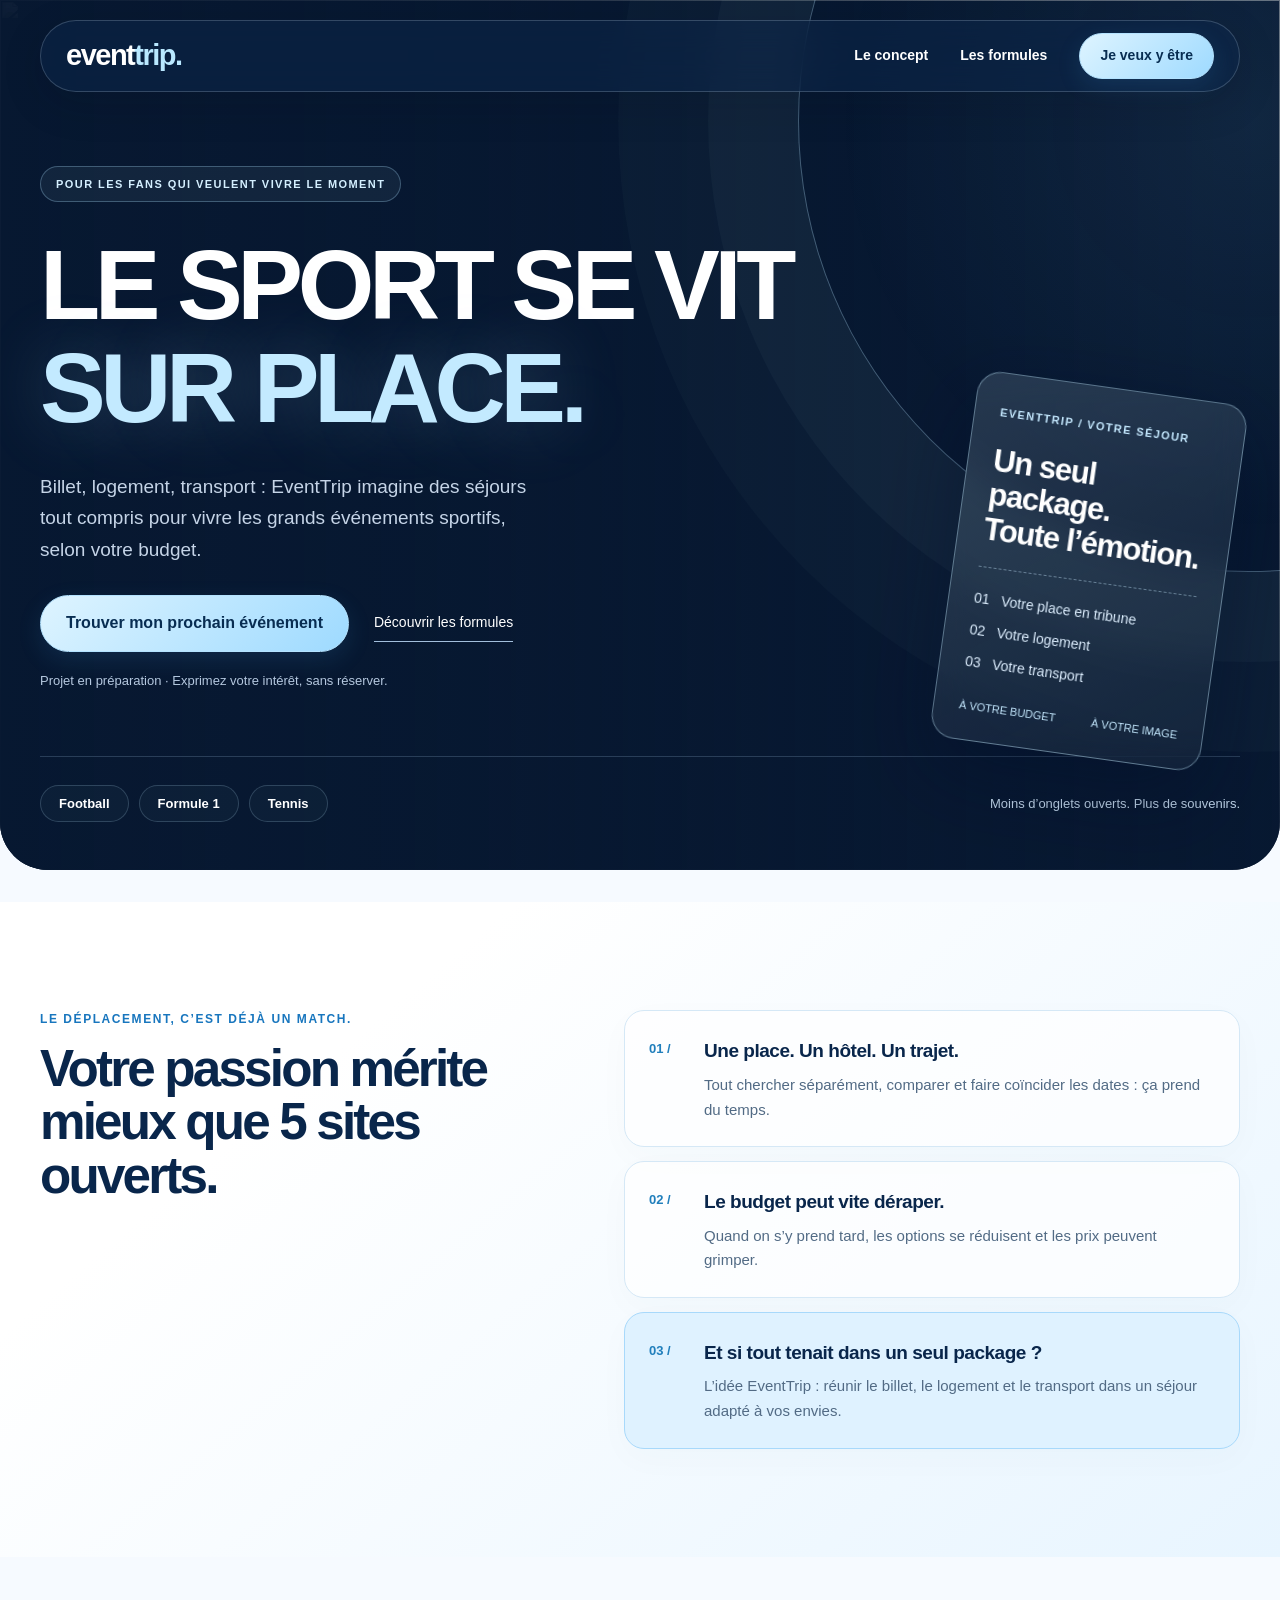
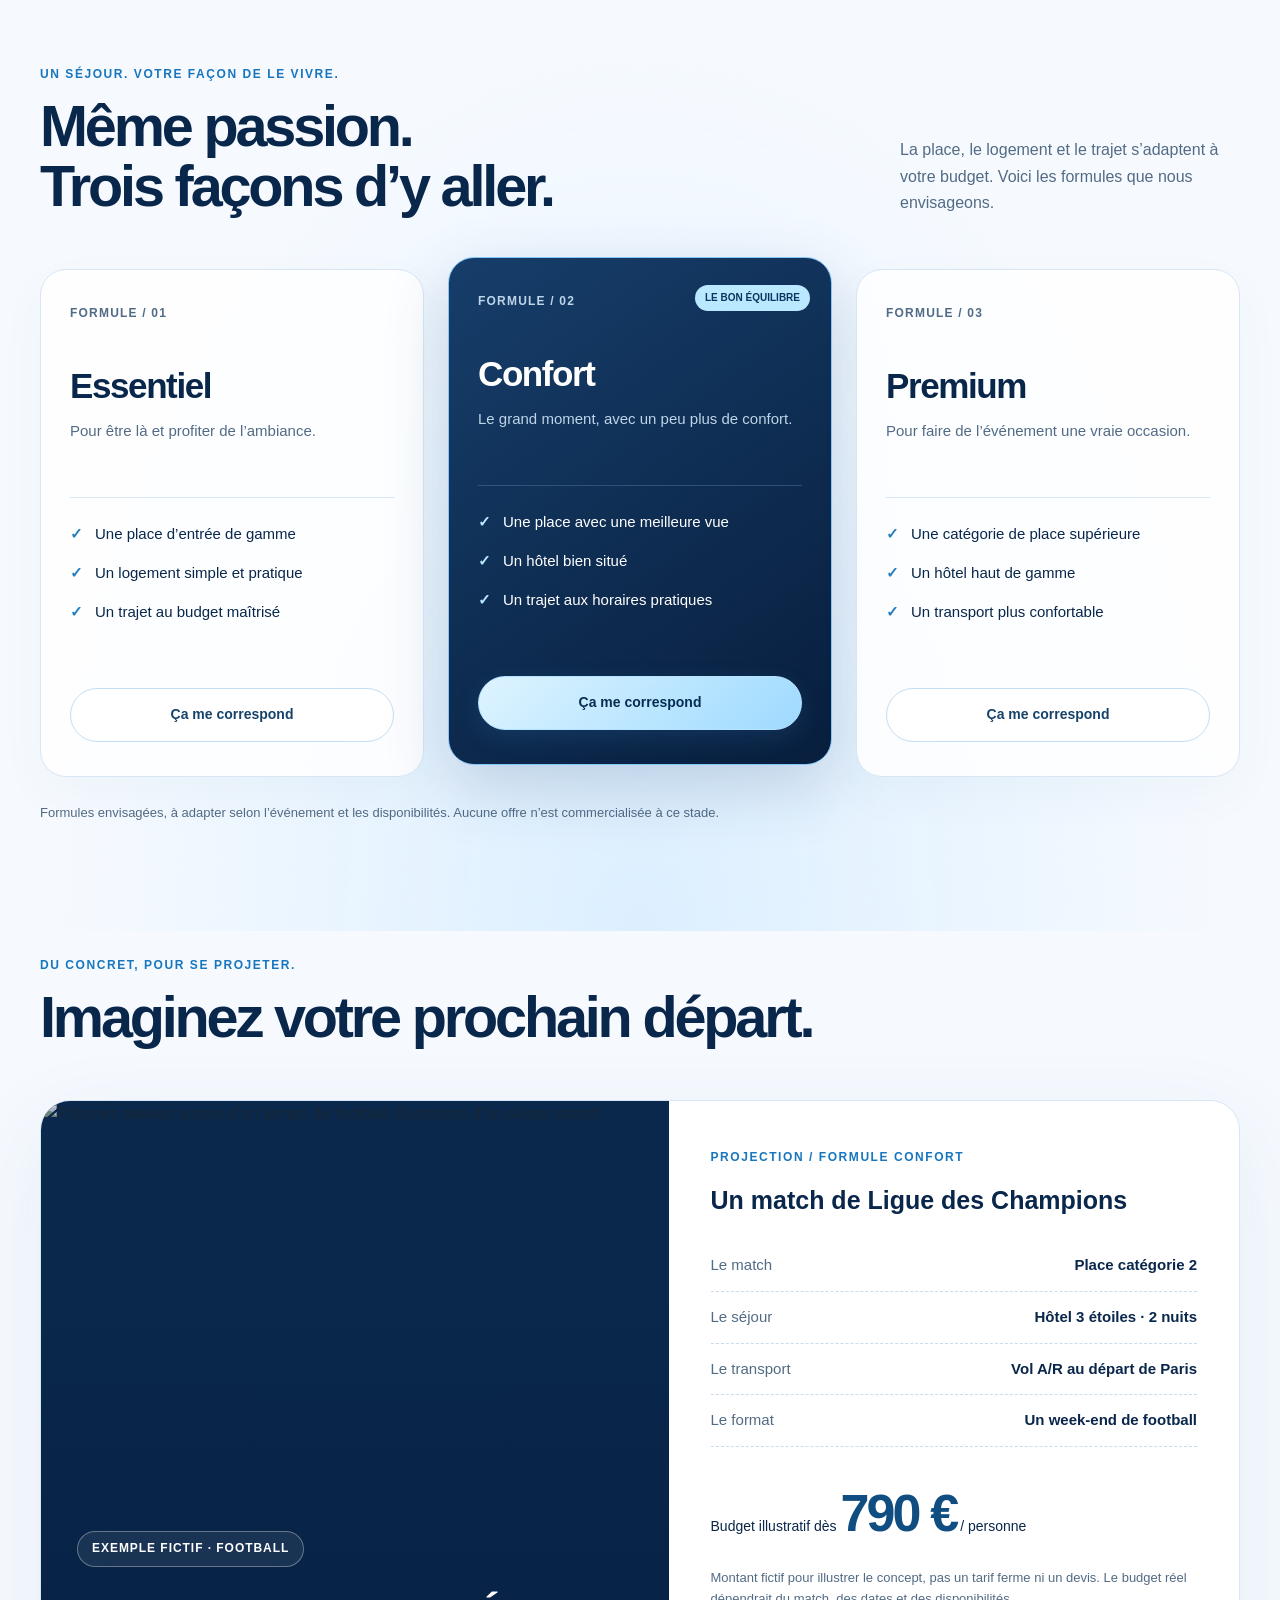
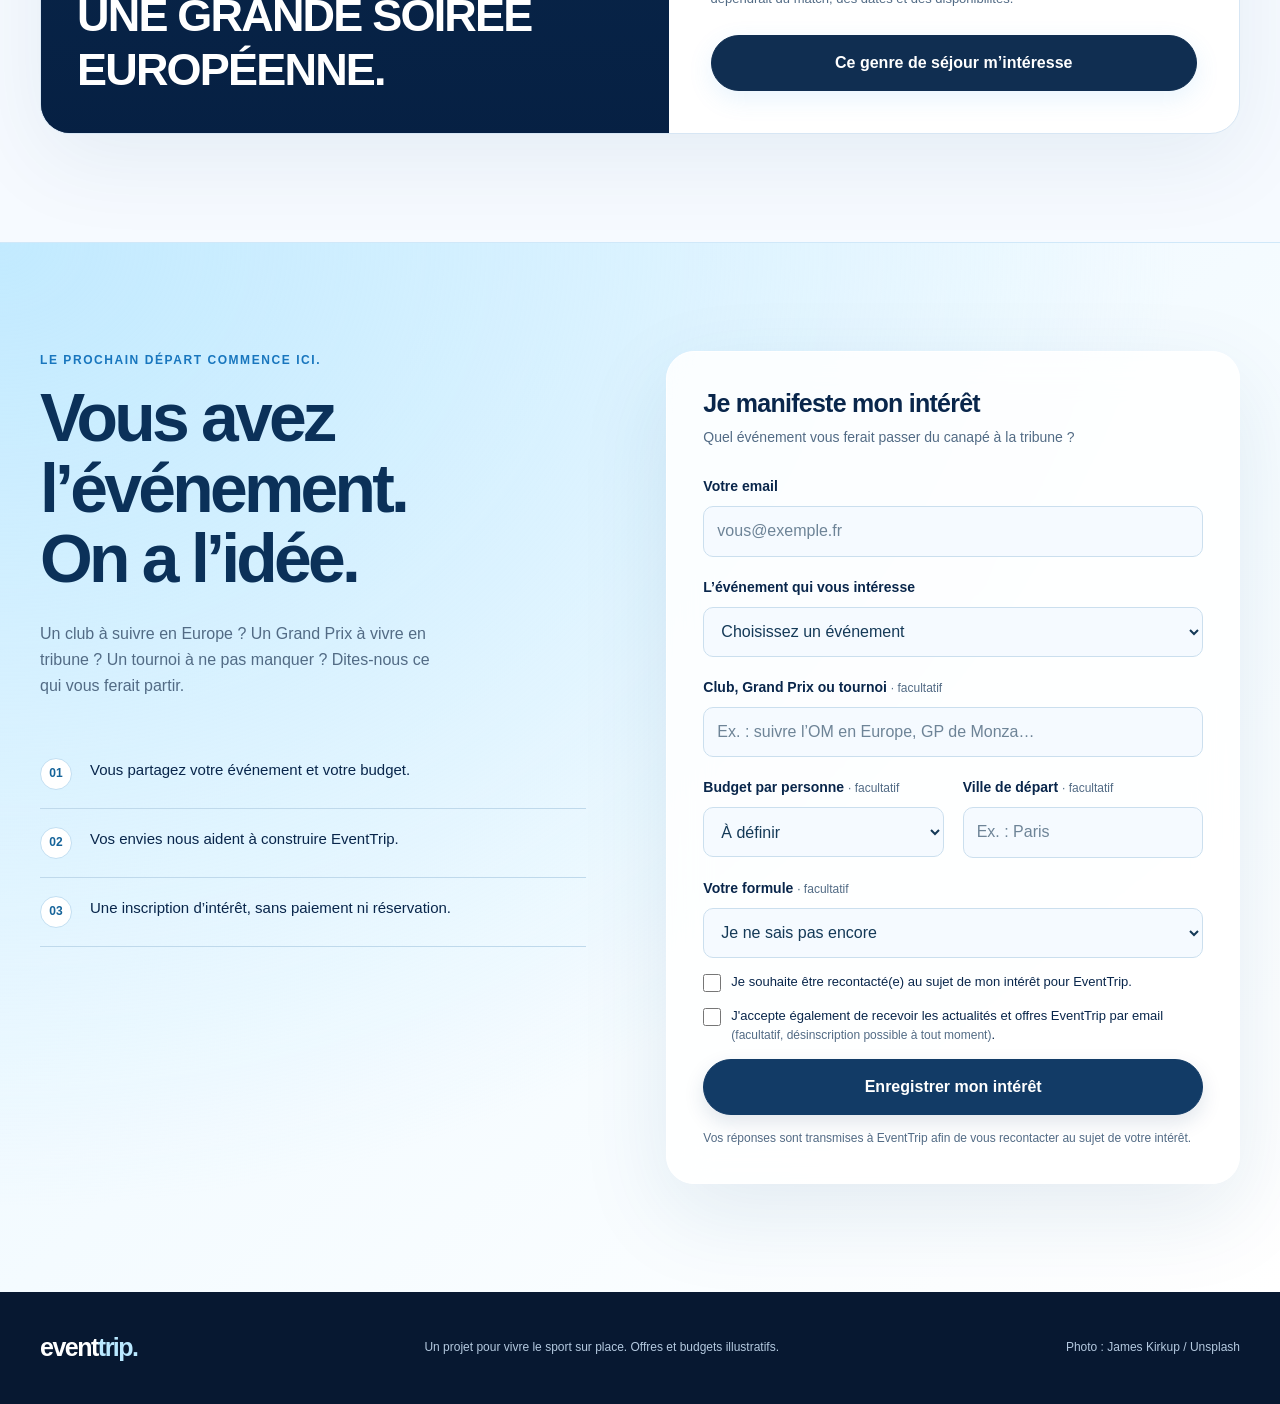
==== index.html @ aeebadde "Refactor signup section and update webhook URL Updated the signup section and the webhook URL in the" ====
<!doctype html>
<html lang="fr">
<head>
  <meta charset="utf-8">
  <meta name="viewport" content="width=device-width, initial-scale=1">
  <meta name="description" content="EventTrip : un projet de séjours sportifs avec billet, logement et transport, adaptés à votre budget. Faites-nous connaître l’événement qui vous fait rêver.">
  <meta name="theme-color" content="#071831">
  <title>EventTrip — Le sport se vit sur place.</title>
  <link rel="icon" href="data:image/svg+xml,%3Csvg xmlns='http://www.w3.org/2000/svg' viewBox='0 0 64 64'%3E%3Crect width='64' height='64' rx='12' fill='%23b9e8ff'/%3E%3Ctext x='12' y='46' font-family='Arial' font-size='42' font-weight='900' fill='%23071831'%3EE%3C/text%3E%3C/svg%3E">
  <style>

:root{--bg:#f6faff;--panel:#fff;--text:#09264b;--muted:#526b85;--accent:#b9e8ff;--line:#d7e6f4;--blue:#1876be;--max:1200px}*{box-sizing:border-box}html{scroll-behavior:smooth;scroll-padding-top:110px}body{margin:0;background:var(--bg);color:var(--text);font-family:Arial,Helvetica,sans-serif;font-size:16px;line-height:1.65}a{color:inherit;text-decoration:none}button,input,select{font:inherit}button{cursor:pointer}a,button,input,select{-webkit-tap-highlight-color:transparent}a:focus-visible,button:focus-visible,input:focus-visible,select:focus-visible{outline:3px solid #2384c8;outline-offset:5px}.wrap{width:min(var(--max),calc(100% - 64px));margin:auto}h1,h2,h3,p{margin-top:0}h1,h2{font-weight:900;letter-spacing:-.055em;line-height:1.04}h2{font-size:clamp(36px,4.5vw,61px);margin-bottom:26px}h3{line-height:1.2}.eyebrow{font-size:12px;font-weight:800;letter-spacing:.13em;text-transform:uppercase}.accent{color:var(--blue)}.muted{color:var(--muted)}section{padding:108px 0}.section-head{display:flex;justify-content:space-between;align-items:flex-end;gap:40px;margin-bottom:52px}.section-head h2{margin-bottom:0}.section-head>p{max-width:340px;margin:0;color:var(--muted)}.btn{display:inline-flex;align-items:center;justify-content:center;min-height:54px;padding:14px 25px;background:linear-gradient(135deg,#def4ff,#9edaff);border:1px solid #b4e3ff;border-radius:100px;color:#082d52;font-weight:800;box-shadow:0 8px 25px #48a9ee20;transition:transform .25s,box-shadow .25s,background .25s}.btn:hover{transform:translateY(-3px);box-shadow:0 14px 32px #349bdd38;background:#d7f1ff}.btn.outline{background:#fff;border-color:#c5ddf2;box-shadow:none;color:#16436a}.btn.outline:hover{background:#edf8ff}.tag{display:inline-block;padding:7px 14px;border:1px solid #ffffff55;background:#ffffff13;backdrop-filter:blur(12px);border-radius:100px;font-size:12px;font-weight:700;letter-spacing:.08em;text-transform:uppercase}
header{position:absolute;top:20px;left:0;right:0;z-index:5}.nav{min-height:72px;width:min(var(--max),calc(100% - 40px));display:flex;align-items:center;justify-content:space-between;gap:24px;padding:10px 25px;border:1px solid #d9efff33;border-radius:100px;background:#0c284c85;backdrop-filter:blur(20px);color:white;box-shadow:0 12px 40px #020b1e25}.brand{font-size:29px;letter-spacing:-1.5px;font-weight:900}.brand span{color:var(--accent)}.nav-links{display:flex;align-items:center;gap:32px;font-size:14px;font-weight:700}.nav-links>a:not(.btn):hover{color:var(--accent)}.nav .btn{min-height:45px;font-size:14px;padding:10px 20px}
.hero{position:relative;min-height:860px;padding:166px 0 48px;background:#071831;color:white;isolation:isolate;overflow:hidden;border-radius:0 0 48px 48px}.hero-image{position:absolute;z-index:-3;inset:0;width:100%;height:100%;object-fit:cover;object-position:center 60%;opacity:.62;filter:saturate(.25) contrast(1.12)}.hero:after{content:'';position:absolute;z-index:-2;inset:0;background:linear-gradient(90deg,#071831f5 0%,#071831c9 38%,#07183135 100%),linear-gradient(0deg,#071831ef,transparent 65%)}.hero:before{content:'';position:absolute;z-index:-1;width:900px;height:900px;right:-420px;top:-330px;border-radius:50%;border:1px solid #b9e8ff55;box-shadow:0 0 0 90px #b9e8ff08,0 0 0 180px #b9e8ff05;background:radial-gradient(circle,#8bd4ff14,transparent 65%);pointer-events:none}.hero-content{position:relative}.hero .eyebrow{width:fit-content;padding:8px 15px;border:1px solid #acdfff4a;border-radius:100px;background:#b9e8ff10;color:#d4efff;margin-bottom:32px;font-size:11px}.hero h1{font-size:clamp(58px,7.7vw,110px);text-transform:uppercase;max-width:850px;margin-bottom:32px}.outline-text{color:#c3eaff;text-shadow:0 0 65px #a4daff40}.intro{max-width:500px;color:#c5d4e7;font-size:19px;margin-bottom:30px}.hero-actions{display:flex;align-items:center;gap:25px;flex-wrap:wrap}.hero-actions>a:not(.btn){font-size:14px;border-bottom:1px solid #a3bfdc;padding:7px 0}.hero-note{font-size:13px;color:#b5c8df;margin-top:18px}.hero-bottom{display:flex;align-items:center;justify-content:space-between;gap:30px;padding-top:28px;margin-top:65px;border-top:1px solid #badfff30}.hero-bottom p{margin:0;font-size:13px;color:#bfd4e9}.sports{display:flex;gap:10px}.sports span{padding:7px 18px;border:1px solid #c0e7ff30;border-radius:100px;font-size:13px;background:#b9e8ff08;font-weight:700}.hero-ticket{position:absolute;right:15px;top:220px;width:272px;padding:25px;border:1px solid #c2eaff65;border-radius:24px;background:linear-gradient(145deg,#d9f2ff25,#ffffff08);backdrop-filter:blur(18px);box-shadow:0 30px 80px #020d2760;transform:rotate(8deg);color:#fff}.hero-ticket .ticket-label{font-size:11px;letter-spacing:.13em;color:#c5e9ff;font-weight:800}.hero-ticket strong{display:block;font-size:31px;line-height:1.1;letter-spacing:-.04em;margin:20px 0}.ticket-items{font-size:14px;color:#deefff;display:grid;gap:9px;border-top:1px dashed #c8eaff6b;padding-top:20px}.ticket-bottom{font-size:11px;display:flex;justify-content:space-between;padding-top:23px;color:#c5e9ff}
.problem{background:linear-gradient(140deg,#fff 25%,#e8f5ff);position:relative;margin-top:32px}.problem-grid{display:grid;grid-template-columns:.9fr 1.1fr;gap:80px}.problem h2{font-size:clamp(36px,4vw,52px)}.problem .eyebrow{color:var(--blue)}.pain-list{display:grid;gap:14px}.pain{display:grid;grid-template-columns:40px 1fr;gap:15px;padding:24px;border:1px solid #d5e8f6;border-radius:20px;background:#ffffffb8;box-shadow:0 10px 35px #17446a06}.pain b{font-size:19px;letter-spacing:-.025em}.pain p{margin:6px 0 0;color:var(--muted);font-size:15px}.num{color:#217fbc;font-size:13px;font-weight:800;padding-top:3px}.pain:last-child{border-color:#a8d9fb;background:#dff2ff}
#formules{background:radial-gradient(ellipse at 50% 100%,#dcefff,transparent 65%),#f6faff}.formulas{display:grid;grid-template-columns:repeat(3,1fr);gap:24px;align-items:stretch}.formula{position:relative;padding:34px 29px;border:1px solid #d8e6f4;border-radius:26px;background:#ffffffda;display:flex;flex-direction:column;box-shadow:0 18px 50px #204b7509;transition:transform .3s,box-shadow .3s}.formula:hover{transform:translateY(-8px);box-shadow:0 28px 65px #204b751c}.formula.featured{background:linear-gradient(145deg,#163e6a,#081e3d);color:#fff;border:1px solid #86c7fa;box-shadow:0 22px 65px #133e7030;transform:translateY(-12px)}.formula.featured:hover{transform:translateY(-20px)}.formula .count{color:var(--muted);font-size:12px;font-weight:700;letter-spacing:.1em;margin-bottom:42px}.formula h3{font-size:35px;letter-spacing:-.04em;margin-bottom:12px}.formula .desc{color:var(--muted);min-height:56px;margin-bottom:22px;font-size:15px}.formula.featured .count,.formula.featured .desc{color:#bed4e9}.formula ul{list-style:none;padding:24px 0;margin:0 0 25px;border-top:1px solid var(--line);flex:1}.formula.featured ul{border-color:#a9d6ff33}.formula li{margin-bottom:14px;font-size:15px;position:relative;padding-left:25px}.formula li:before{content:'✓';position:absolute;left:0;color:#247fbc;font-weight:800}.formula.featured li:before{color:#b9e8ff}.formula .btn{width:100%;font-size:14px}.formula .flag{position:absolute;right:21px;top:27px;background:#b9e8ff;color:#0b355e;padding:5px 10px;border-radius:100px;font-size:10px;font-weight:800;text-transform:uppercase}.small-note{color:var(--muted);font-size:13px;margin:25px 0 0}
.example{padding-top:25px}.trip{display:grid;grid-template-columns:1.1fr 1fr;border:1px solid var(--line);border-radius:30px;background:white;box-shadow:0 25px 90px #0d3e6e13;overflow:hidden}.trip-visual{position:relative;min-height:460px;overflow:hidden;background:#09264b}.trip-visual img{position:absolute;inset:0;width:100%;height:100%;object-fit:cover;filter:saturate(.3)}.trip-visual:after{content:'';position:absolute;inset:0;background:linear-gradient(0deg,#062043f5,#0d315133 70%)}.trip-caption{position:absolute;z-index:1;left:36px;bottom:36px;right:36px;color:#fff}.trip-caption h3{font-size:45px;text-transform:uppercase;letter-spacing:-.04em;margin:22px 0 0}.trip-info{padding:42px}.trip-info h3{font-size:25px;margin:16px 0 25px}.trip-info dl{margin:0}.trip-info dl div{display:flex;justify-content:space-between;gap:15px;font-size:15px;padding:13px 0;border-bottom:1px dashed #c9dced}.trip-info dt{color:var(--muted)}.trip-info dd{margin:0;text-align:right;font-weight:700}.price{margin:24px 0 10px;font-size:14px}.price strong{font-size:52px;letter-spacing:-.055em;color:#104d80}.trip-info .small-note{margin:0 0 25px}.trip-info .btn{width:100%;background:#102e51;color:white;border-color:#102e51}.trip-info .btn:hover{background:#174b7c}
.signup{position:relative;background:radial-gradient(ellipse at 0% 0%,#c2eaff 0%,transparent 65%),linear-gradient(140deg,#e9f7ff,#fff);border-top:1px solid #d0e8f9;overflow:hidden}.signup-grid{display:grid;grid-template-columns:1fr 1.05fr;gap:80px;position:relative}.signup h2{font-size:clamp(43px,5.3vw,72px);color:#0b3159}.signup-copy>p{color:var(--muted);max-width:400px}.signup .eyebrow{color:var(--blue)}.steps{margin-top:40px}.step{display:flex;gap:18px;padding:18px 0;border-bottom:1px solid #bfd9eb;font-size:15px}.step span{font-weight:800;background:white;border:1px solid #c2dff2;border-radius:50%;width:32px;height:32px;display:grid;place-items:center;flex-shrink:0;color:#156399;font-size:12px}.form-panel{padding:36px;background:#ffffffdb;border:1px solid white;border-radius:28px;color:var(--text);box-shadow:0 30px 90px #174d7c1a;backdrop-filter:blur(20px)}.form-panel h3{font-size:25px;letter-spacing:-.03em;margin-bottom:8px}.form-panel>p{color:var(--muted);font-size:14px;margin-bottom:26px}.fields{display:grid;grid-template-columns:1fr 1fr;gap:19px}.field.full{grid-column:1/-1}label{display:block;font-size:14px;font-weight:700;margin-bottom:8px}label .optional{font-size:12px;font-weight:400;color:var(--muted)}input,select{width:100%;min-height:50px;padding:11px 13px;border:1px solid #cbdfee;border-radius:10px;background:#f5faff;color:#143957;transition:border-color .2s,box-shadow .2s}input:focus,select:focus{border-color:#62b6ed;box-shadow:0 0 0 4px #90d3ff20}input::placeholder{color:#6e8497}select{appearance:auto}.consent{display:flex;align-items:flex-start;gap:10px;font-size:13px;line-height:1.5;font-weight:400;margin:14px 0}.consent input{width:18px;height:18px;min-height:18px;flex-shrink:0;margin:2px 0 0;accent-color:#247fbc}form .btn{width:100%;background:#123b66;border-color:#123b66;color:#fff;box-shadow:0 8px 20px #123b6620}form .btn:hover{background:#1a568c}.local-note{color:var(--muted);font-size:12px;line-height:1.5;margin:14px 0 0}.status{margin-top:16px;padding:14px;border:1px solid #97ccec;border-radius:10px;background:#e8f7ff;font-size:14px}.status.error{background:#eef3fc;border-color:#687eaa}.status:empty{display:none}.honeypot{display:none}footer{background:#071831;color:#fff;padding:35px 0}.footer-inner{display:flex;align-items:center;justify-content:space-between;gap:25px}.footer-inner p,.credit{font-size:12px;color:#b4c9df;margin:0}.footer-inner .brand{font-size:25px}
@media(max-width:1100px){.hero-ticket{width:235px;right:0;top:260px}.hero h1{font-size:clamp(58px,8vw,92px);max-width:750px}.hero .intro{max-width:440px}.formula .flag{top:66px;left:29px;right:auto}.signup-grid,.problem-grid{gap:42px}}
@media(max-width:900px){section{padding:76px 0}.wrap{width:calc(100% - 40px)}.hero{min-height:800px;padding-top:150px}.hero-ticket{display:none}.hero h1{font-size:85px}.formula{padding:26px 21px}.formula .flag{left:21px}.trip-info{padding:28px}.section-head{gap:25px}.form-panel{padding:26px}.nav-links{gap:20px}.problem-grid{gap:28px}.pain{padding:20px}.signup-grid{gap:30px}}
@media(max-width:680px){html{scroll-padding-top:25px}.wrap{width:calc(100% - 36px)}header{top:12px}.nav{padding:8px 16px;min-height:64px;width:calc(100% - 24px)}.brand{font-size:25px}.nav-links>a:not(.btn){display:none}.nav .btn{min-height:40px;font-size:12px;padding:9px 14px}.hero{padding:125px 0 32px;min-height:740px;border-radius:0 0 28px 28px}.hero h1{font-size:clamp(48px,12.7vw,80px);margin-bottom:25px}.hero .eyebrow{font-size:9px;padding:8px 11px;letter-spacing:.06em;margin-bottom:30px}.hero-image{object-position:65% center}.hero:before{right:-740px}.hero:after{background:linear-gradient(90deg,#071831e5,#07183185),linear-gradient(0deg,#071831ef,transparent)}.intro{font-size:17px;max-width:100%}.hero-actions{gap:18px}.hero-actions .btn{width:100%;font-size:14px}.hero-note{font-size:12px}.hero-bottom{flex-direction:column;align-items:flex-start;gap:18px;margin-top:40px;padding-top:25px}.sports{gap:7px}.sports span{padding:6px 13px;font-size:12px}.hero-bottom p{font-size:12px}.problem{margin-top:12px}.problem-grid,.signup-grid,.trip{grid-template-columns:1fr}.problem-grid{gap:25px}.problem h2{margin-bottom:5px;font-size:38px}.pain{padding:22px 18px;grid-template-columns:30px 1fr}.section-head{display:block;margin-bottom:38px}.section-head>p{margin-top:20px;max-width:100%}.formulas{grid-template-columns:1fr;gap:22px}.formula{padding:30px 26px}.formula.featured,.formula.featured:hover{transform:none}.formula .count{margin-bottom:26px}.formula .flag{top:26px;left:auto;right:20px;font-size:9px}.formula .desc{min-height:0}.formula ul{margin-bottom:15px}.example{padding-top:0}.trip-visual{min-height:325px}.trip-caption{left:25px;bottom:28px;right:25px}.trip-caption h3{font-size:38px}.trip-info{padding:28px 23px}.trip-info dl div{font-size:14px}.trip{border-radius:23px}.signup h2{font-size:52px}.signup-grid{gap:35px}.form-panel{padding:28px 21px;border-radius:23px}.fields{grid-template-columns:1fr}.field.full{grid-column:auto}.footer-inner{flex-direction:column;align-items:flex-start;gap:14px}}
@media(prefers-reduced-motion:no-preference){.hero-ticket{animation:ticket-float 7s ease-in-out infinite}.hero h1{animation:entrance .8s both}.hero .intro{animation:entrance .8s .12s both}.hero-actions{animation:entrance .8s .24s both}@keyframes ticket-float{0%,100%{transform:translateY(0) rotate(8deg)}50%{transform:translateY(-15px) rotate(6deg)}}@keyframes entrance{from{opacity:0;transform:translateY(18px)}to{opacity:1;transform:translateY(0)}}}@media(prefers-reduced-motion:reduce){html{scroll-behavior:auto}*{transition:none!important;animation:none!important}}
  </style>
</head>
<body>
  <header><nav class="wrap nav" aria-label="Navigation principale"><a href="#accueil" class="brand" aria-label="EventTrip, accueil">event<span>trip.</span></a><div class="nav-links"><a href="#concept">Le concept</a><a href="#formules">Les formules</a><a href="#interet" class="btn">Je veux y être</a></div></nav></header>
  <main>
    <section id="accueil" class="hero">
      <img class="hero-image" src="https://images.unsplash.com/photo-1665413811870-5b29a250f64a?auto=format&amp;fit=crop&amp;w=1800&amp;q=85" alt="" fetchpriority="high">
      <div class="wrap hero-content"><aside class="hero-ticket" aria-label="Le concept EventTrip"><span class="ticket-label">EVENTTRIP / VOTRE SÉJOUR</span><strong>Un seul package.<br>Toute l’émotion.</strong><div class="ticket-items"><span>01 &nbsp; Votre place en tribune</span><span>02 &nbsp; Votre logement</span><span>03 &nbsp; Votre transport</span></div><div class="ticket-bottom"><span>À VOTRE BUDGET</span><span>À VOTRE IMAGE</span></div></aside><div class="eyebrow">Pour les fans qui veulent vivre le moment</div><h1>Le sport se vit<br><span class="outline-text">sur place.</span></h1><p class="intro">Billet, logement, transport : EventTrip imagine des séjours tout compris pour vivre les grands événements sportifs, selon votre budget.</p><div class="hero-actions"><a class="btn" href="#interet">Trouver mon prochain événement</a><a href="#formules">Découvrir les formules</a></div><p class="hero-note">Projet en préparation · Exprimez votre intérêt, sans réserver.</p><div class="hero-bottom"><div class="sports"><span>Football</span><span>Formule 1</span><span>Tennis</span></div><p>Moins d’onglets ouverts. Plus de souvenirs.</p></div></div>
    </section>
    <section id="concept" class="problem"><div class="wrap problem-grid"><div><p class="eyebrow">Le déplacement, c’est déjà un match.</p><h2>Votre passion mérite<br>mieux que 5 sites ouverts.</h2></div><div class="pain-list"><div class="pain"><span class="num">01 /</span><div><b>Une place. Un hôtel. Un trajet.</b><p>Tout chercher séparément, comparer et faire coïncider les dates : ça prend du temps.</p></div></div><div class="pain"><span class="num">02 /</span><div><b>Le budget peut vite déraper.</b><p>Quand on s’y prend tard, les options se réduisent et les prix peuvent grimper.</p></div></div><div class="pain"><span class="num">03 /</span><div><b>Et si tout tenait dans un seul package ?</b><p>L’idée EventTrip : réunir le billet, le logement et le transport dans un séjour adapté à vos envies.</p></div></div></div></div></section>
    <section id="formules"><div class="wrap"><div class="section-head"><div><p class="eyebrow accent">Un séjour. Votre façon de le vivre.</p><h2>Même passion.<br>Trois façons d’y aller.</h2></div><p>La place, le logement et le trajet s’adaptent à votre budget. Voici les formules que nous envisageons.</p></div><div class="formulas"><article class="formula"><p class="count">FORMULE / 01</p><h3>Essentiel</h3><p class="desc">Pour être là et profiter de l’ambiance.</p><ul><li>Une place d’entrée de gamme</li><li>Un logement simple et pratique</li><li>Un trajet au budget maîtrisé</li></ul><button class="btn outline" type="button" data-formula="Essentiel">Ça me correspond</button></article><article class="formula featured"><p class="count">FORMULE / 02</p><span class="flag">Le bon équilibre</span><h3>Confort</h3><p class="desc">Le grand moment, avec un peu plus de confort.</p><ul><li>Une place avec une meilleure vue</li><li>Un hôtel bien situé</li><li>Un trajet aux horaires pratiques</li></ul><button class="btn" type="button" data-formula="Confort">Ça me correspond</button></article><article class="formula"><p class="count">FORMULE / 03</p><h3>Premium</h3><p class="desc">Pour faire de l’événement une vraie occasion.</p><ul><li>Une catégorie de place supérieure</li><li>Un hôtel haut de gamme</li><li>Un transport plus confortable</li></ul><button class="btn outline" type="button" data-formula="Premium">Ça me correspond</button></article></div><p class="small-note">Formules envisagées, à adapter selon l’événement et les disponibilités. Aucune offre n’est commercialisée à ce stade.</p></div></section>
    <section id="exemple" class="example"><div class="wrap"><div class="section-head"><div><p class="eyebrow accent">Du concret, pour se projeter.</p><h2>Imaginez votre prochain départ.</h2></div></div><article class="trip"><div class="trip-visual"><img src="https://images.unsplash.com/photo-1665413811870-5b29a250f64a?auto=format&amp;fit=crop&amp;w=1100&amp;q=80" alt="Tribunes pleines autour d’un terrain de football, illustration d’un séjour sportif" loading="lazy"><div class="trip-caption"><span class="tag">Exemple fictif · Football</span><h3>Une grande soirée<br>européenne.</h3></div></div><div class="trip-info"><span class="eyebrow accent">Projection / Formule Confort</span><h3>Un match de Ligue des Champions</h3><dl><div><dt>Le match</dt><dd>Place catégorie 2</dd></div><div><dt>Le séjour</dt><dd>Hôtel 3 étoiles · 2 nuits</dd></div><div><dt>Le transport</dt><dd>Vol A/R au départ de Paris</dd></div><div><dt>Le format</dt><dd>Un week-end de football</dd></div></dl><p class="price">Budget illustratif dès <strong>790 €</strong> / personne</p><p class="small-note">Montant fictif pour illustrer le concept, pas un tarif ferme ni un devis. Le budget réel dépendrait du match, des dates et des disponibilités.</p><button type="button" class="btn" data-event="Football — Ligue des Champions" data-formula="Confort">Ce genre de séjour m’intéresse</button></div></article></div></section>
    <section id="interet" class="signup"><div class="wrap signup-grid"><div class="signup-copy"><p class="eyebrow">Le prochain départ commence ici.</p><h2>Vous avez<br>l’événement.<br>On a l’idée.</h2><p>Un club à suivre en Europe ? Un Grand Prix à vivre en tribune ? Un tournoi à ne pas manquer ? Dites-nous ce qui vous ferait partir.</p><div class="steps"><div class="step"><span>01</span>Vous partagez votre événement et votre budget.</div><div class="step"><span>02</span>Vos envies nous aident à construire EventTrip.</div><div class="step"><span>03</span>Une inscription d’intérêt, sans paiement ni réservation.</div></div></div><div class="form-panel"><h3>Je manifeste mon intérêt</h3><p>Quel événement vous ferait passer du canapé à la tribune ?</p><form id="interest-form"><div class="fields"><div class="field full"><label for="email">Votre email</label><input id="email" name="email" type="email" autocomplete="email" maxlength="254" placeholder="vous@exemple.fr" required></div><div class="field full"><label for="event">L’événement qui vous intéresse</label><select id="event" name="event" required><option value="">Choisissez un événement</option><option>Football — Ligue des Champions</option><option>Formule 1 — Grand Prix</option><option>Tennis — Grand Chelem ou autre tournoi</option><option>Autre événement sportif</option></select></div><div class="field full"><label for="details">Club, Grand Prix ou tournoi <span class="optional">· facultatif</span></label><input id="details" name="details" placeholder="Ex. : suivre l’OM en Europe, GP de Monza…" maxlength="180"></div><div class="field"><label for="budget">Budget par personne <span class="optional">· facultatif</span></label><select id="budget" name="budget"><option value="">À définir</option><option>Moins de 500 €</option><option>500 à 1 000 €</option><option>1 000 à 2 000 €</option><option>Plus de 2 000 €</option></select></div><div class="field"><label for="departure">Ville de départ <span class="optional">· facultatif</span></label><input id="departure" name="departure" placeholder="Ex. : Paris" maxlength="100" autocomplete="address-level2"></div><div class="field full"><label for="formula">Votre formule <span class="optional">· facultatif</span></label><select id="formula" name="formula"><option value="">Je ne sais pas encore</option><option>Essentiel</option><option>Confort</option><option>Premium</option></select></div></div><div class="honeypot" aria-hidden="true"><label for="website">Site web</label><input id="website" name="website" tabindex="-1" autocomplete="off"></div><label class="consent"><input type="checkbox" name="consent" required><span>Je souhaite être recontacté(e) au sujet de mon intérêt pour EventTrip.</span></label><label class="consent"><input type="checkbox" name="marketing"><span>J'accepte également de recevoir les actualités et offres EventTrip par email <span class="optional">(facultatif, désinscription possible à tout moment)</span>.</span></label><button type="submit" class="btn">Enregistrer mon intérêt</button><p class="local-note">Vos réponses sont transmises à EventTrip afin de vous recontacter au sujet de votre intérêt.</p><div id="status" class="status" role="status" aria-live="polite"></div></form></div></div></section>
  </main>
  <footer><div class="wrap footer-inner"><a href="#accueil" class="brand">event<span>trip.</span></a><p>Un projet pour vivre le sport sur place. Offres et budgets illustratifs.</p><a class="credit" href="https://unsplash.com/photos/a-crowd-of-people-in-a-stadium-ZItxALG5_pk" target="_blank" rel="noopener noreferrer">Photo : James Kirkup / Unsplash</a></div></footer>
  <script>
    'use strict';
    // Remplace par l'URL de PRODUCTION de ton webhook n8n (nœud Webhook > onglet "Webhook URLs" > Production)
    const WEBHOOK_URL = 'https://n8n12.skyz-app.com/webhook/eventtrip-interest';

    const form = document.getElementById('interest-form');
    const status = document.getElementById('status');
    const submitBtn = form.querySelector('button[type="submit"]');
    const defaultSubmitText = submitBtn.textContent;

    document.querySelectorAll('[data-formula]').forEach(button => {
      button.addEventListener('click', () => {
        document.getElementById('formula').value = button.dataset.formula;
        if (button.dataset.event) document.getElementById('event').value = button.dataset.event;
        document.getElementById('interet').scrollIntoView({behavior: matchMedia('(prefers-reduced-motion: reduce)').matches ? 'auto' : 'smooth'});
        document.getElementById('email').focus({preventScroll:true});
      });
    });

    form.addEventListener('submit', async event => {
      event.preventDefault();
      if (!form.reportValidity() || form.elements.website.value) return;

      const data = new FormData(form);
      const interest = {
        email: String(data.get('email')).trim().toLowerCase(),
        event: data.get('event'),
        details: String(data.get('details')).trim(),
        budget: data.get('budget'),
        departure: String(data.get('departure')).trim(),
        formula: data.get('formula'),
        consent: form.elements.consent.checked,
        marketing: form.elements.marketing.checked,
        createdAt: new Date().toISOString()
      };

      submitBtn.disabled = true;
      submitBtn.textContent = 'Envoi en cours...';

      try {
        const response = await fetch(WEBHOOK_URL, {
          method: 'POST',
          headers: { 'Content-Type': 'application/json' },
          body: JSON.stringify(interest)
        });
        if (!response.ok) throw new Error('Réponse serveur invalide');

        status.className = 'status';
        status.textContent = 'Votre intérêt est bien enregistré. Vous allez recevoir un email de confirmation.';
        form.reset();
      } catch (error) {
        status.className = 'status error';
        status.textContent = 'Un problème est survenu pendant l’envoi. Vérifiez votre connexion puis réessayez.';
      } finally {
        submitBtn.disabled = false;
        submitBtn.textContent = defaultSubmitText;
      }
    });
  </script>
</body>
</html>
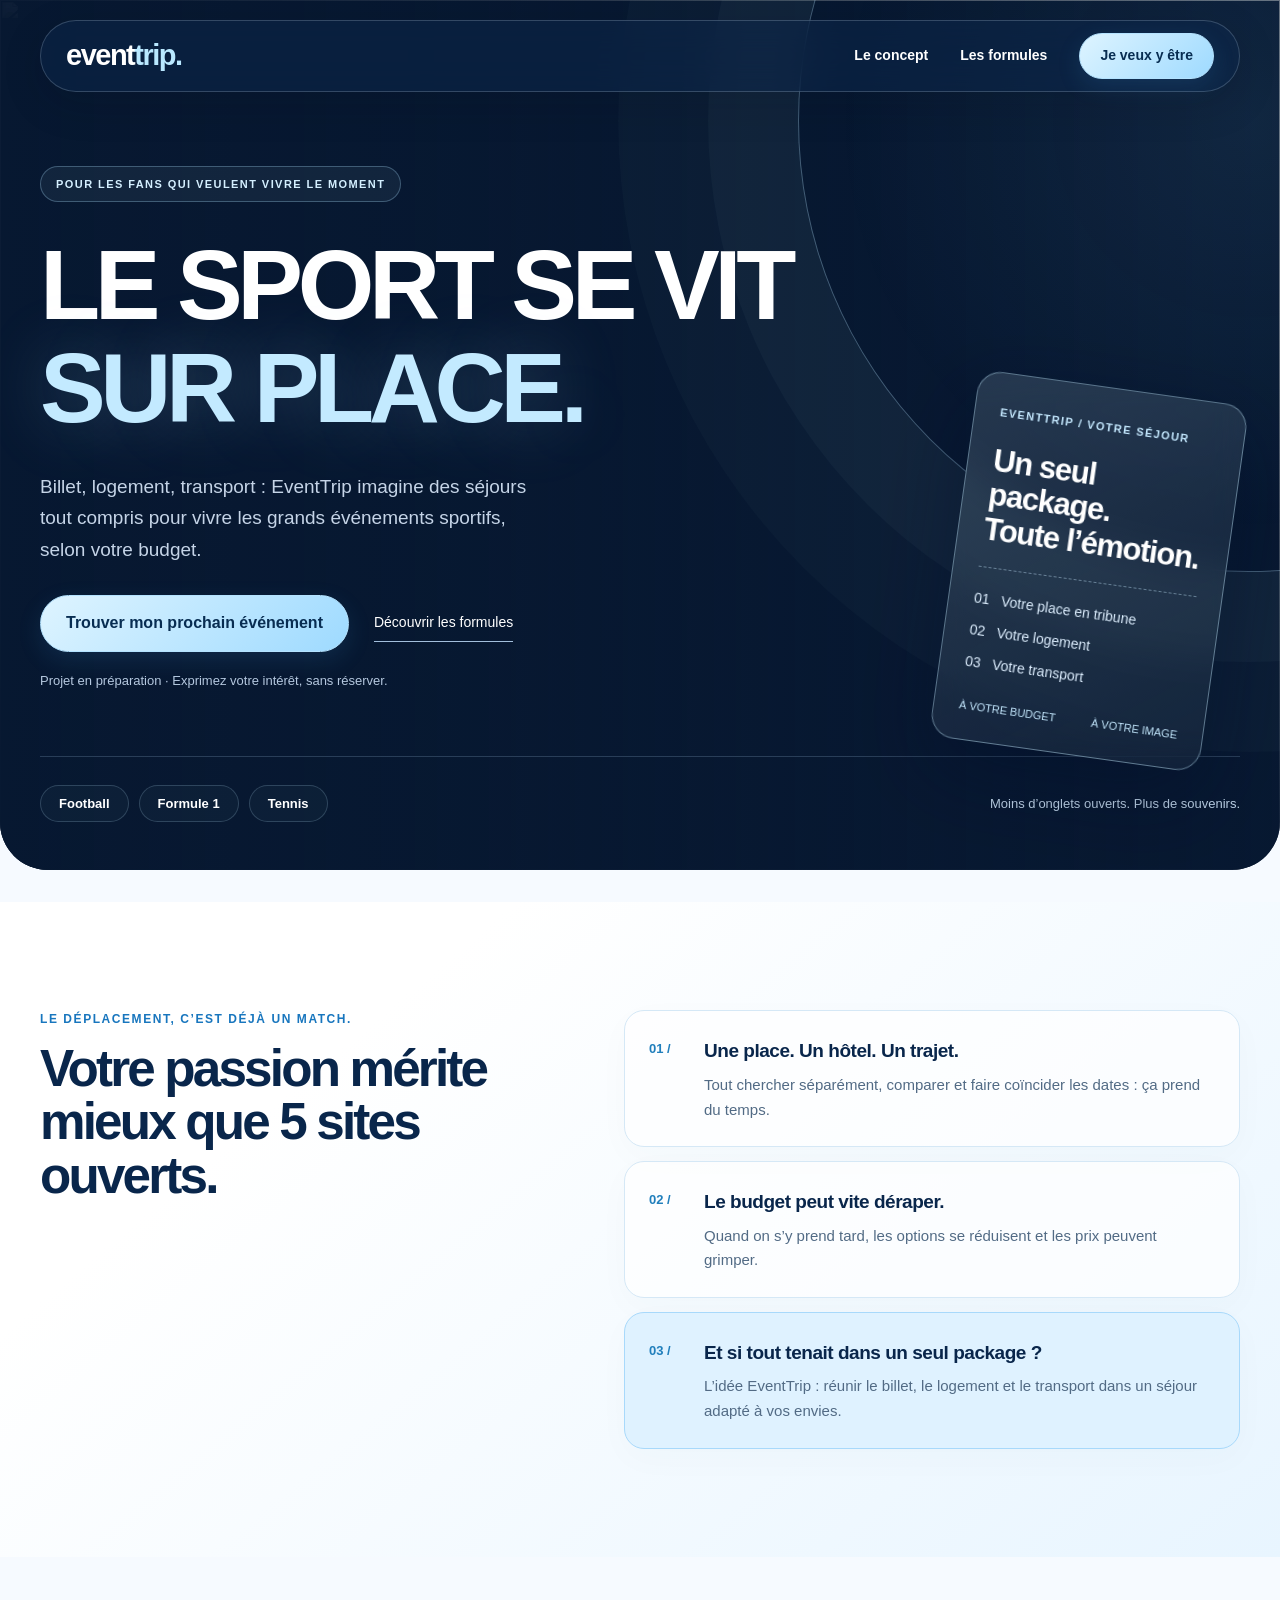
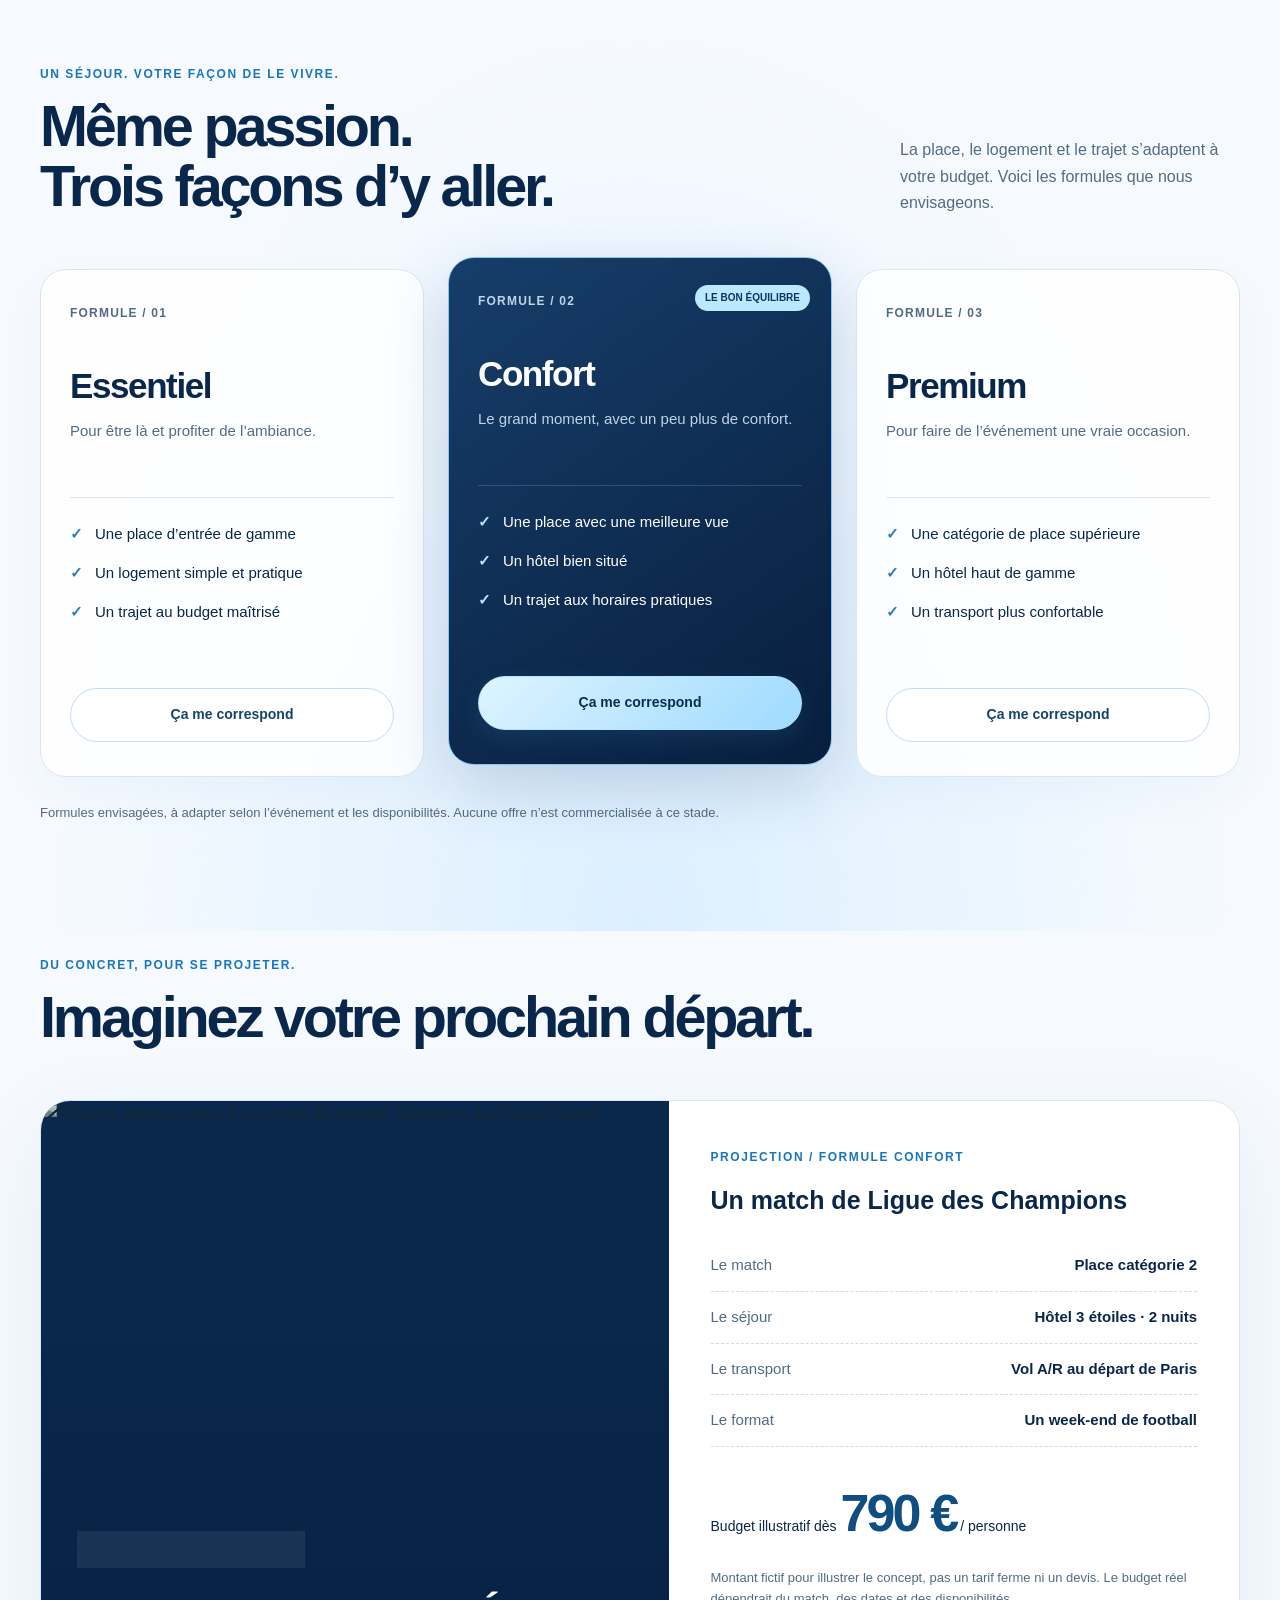
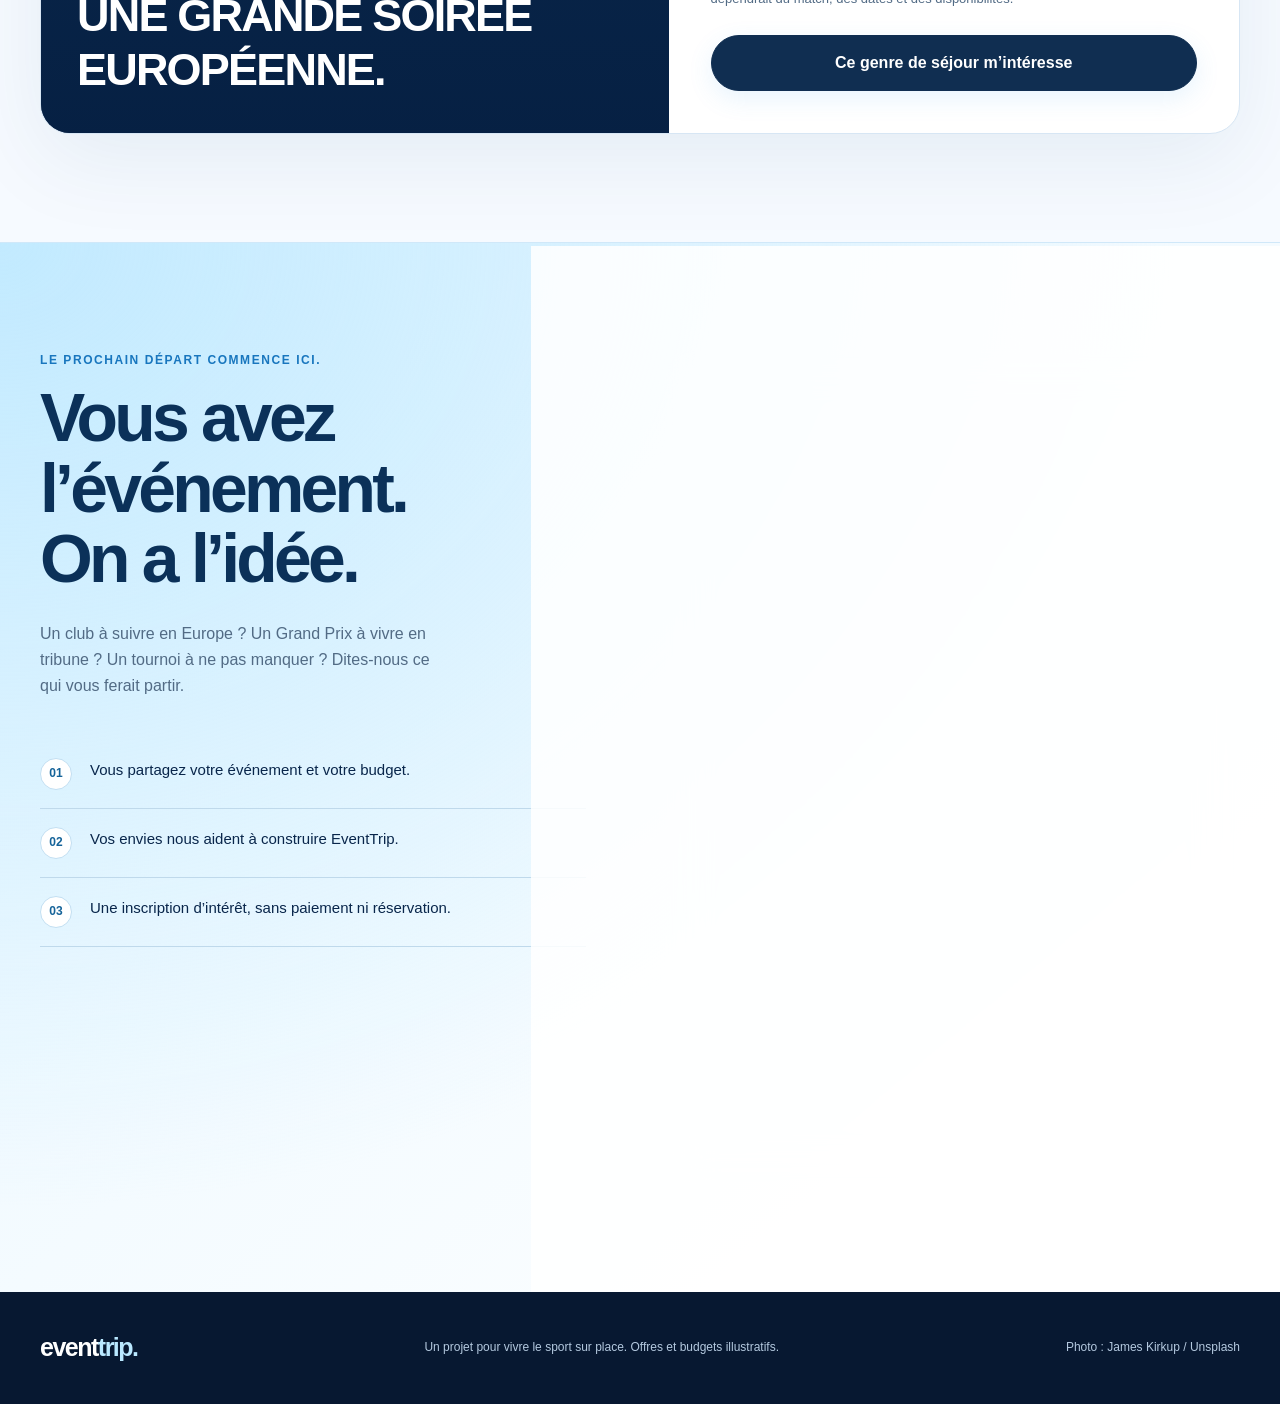
==== commit db8e0d96: "Update index.html" ====
--- a/index.html
+++ b/index.html
@@ -32,7 +32,7 @@
     <section id="concept" class="problem"><div class="wrap problem-grid"><div><p class="eyebrow">Le déplacement, c’est déjà un match.</p><h2>Votre passion mérite<br>mieux que 5 sites ouverts.</h2></div><div class="pain-list"><div class="pain"><span class="num">01 /</span><div><b>Une place. Un hôtel. Un trajet.</b><p>Tout chercher séparément, comparer et faire coïncider les dates : ça prend du temps.</p></div></div><div class="pain"><span class="num">02 /</span><div><b>Le budget peut vite déraper.</b><p>Quand on s’y prend tard, les options se réduisent et les prix peuvent grimper.</p></div></div><div class="pain"><span class="num">03 /</span><div><b>Et si tout tenait dans un seul package ?</b><p>L’idée EventTrip : réunir le billet, le logement et le transport dans un séjour adapté à vos envies.</p></div></div></div></div></section>
     <section id="formules"><div class="wrap"><div class="section-head"><div><p class="eyebrow accent">Un séjour. Votre façon de le vivre.</p><h2>Même passion.<br>Trois façons d’y aller.</h2></div><p>La place, le logement et le trajet s’adaptent à votre budget. Voici les formules que nous envisageons.</p></div><div class="formulas"><article class="formula"><p class="count">FORMULE / 01</p><h3>Essentiel</h3><p class="desc">Pour être là et profiter de l’ambiance.</p><ul><li>Une place d’entrée de gamme</li><li>Un logement simple et pratique</li><li>Un trajet au budget maîtrisé</li></ul><button class="btn outline" type="button" data-formula="Essentiel">Ça me correspond</button></article><article class="formula featured"><p class="count">FORMULE / 02</p><span class="flag">Le bon équilibre</span><h3>Confort</h3><p class="desc">Le grand moment, avec un peu plus de confort.</p><ul><li>Une place avec une meilleure vue</li><li>Un hôtel bien situé</li><li>Un trajet aux horaires pratiques</li></ul><button class="btn" type="button" data-formula="Confort">Ça me correspond</button></article><article class="formula"><p class="count">FORMULE / 03</p><h3>Premium</h3><p class="desc">Pour faire de l’événement une vraie occasion.</p><ul><li>Une catégorie de place supérieure</li><li>Un hôtel haut de gamme</li><li>Un transport plus confortable</li></ul><button class="btn outline" type="button" data-formula="Premium">Ça me correspond</button></article></div><p class="small-note">Formules envisagées, à adapter selon l’événement et les disponibilités. Aucune offre n’est commercialisée à ce stade.</p></div></section>
     <section id="exemple" class="example"><div class="wrap"><div class="section-head"><div><p class="eyebrow accent">Du concret, pour se projeter.</p><h2>Imaginez votre prochain départ.</h2></div></div><article class="trip"><div class="trip-visual"><img src="https://images.unsplash.com/photo-1665413811870-5b29a250f64a?auto=format&amp;fit=crop&amp;w=1100&amp;q=80" alt="Tribunes pleines autour d’un terrain de football, illustration d’un séjour sportif" loading="lazy"><div class="trip-caption"><span class="tag">Exemple fictif · Football</span><h3>Une grande soirée<br>européenne.</h3></div></div><div class="trip-info"><span class="eyebrow accent">Projection / Formule Confort</span><h3>Un match de Ligue des Champions</h3><dl><div><dt>Le match</dt><dd>Place catégorie 2</dd></div><div><dt>Le séjour</dt><dd>Hôtel 3 étoiles · 2 nuits</dd></div><div><dt>Le transport</dt><dd>Vol A/R au départ de Paris</dd></div><div><dt>Le format</dt><dd>Un week-end de football</dd></div></dl><p class="price">Budget illustratif dès <strong>790 €</strong> / personne</p><p class="small-note">Montant fictif pour illustrer le concept, pas un tarif ferme ni un devis. Le budget réel dépendrait du match, des dates et des disponibilités.</p><button type="button" class="btn" data-event="Football — Ligue des Champions" data-formula="Confort">Ce genre de séjour m’intéresse</button></div></article></div></section>
-    <section id="interet" class="signup"><div class="wrap signup-grid"><div class="signup-copy"><p class="eyebrow">Le prochain départ commence ici.</p><h2>Vous avez<br>l’événement.<br>On a l’idée.</h2><p>Un club à suivre en Europe ? Un Grand Prix à vivre en tribune ? Un tournoi à ne pas manquer ? Dites-nous ce qui vous ferait partir.</p><div class="steps"><div class="step"><span>01</span>Vous partagez votre événement et votre budget.</div><div class="step"><span>02</span>Vos envies nous aident à construire EventTrip.</div><div class="step"><span>03</span>Une inscription d’intérêt, sans paiement ni réservation.</div></div></div><div class="form-panel"><h3>Je manifeste mon intérêt</h3><p>Quel événement vous ferait passer du canapé à la tribune ?</p><form id="interest-form"><div class="fields"><div class="field full"><label for="email">Votre email</label><input id="email" name="email" type="email" autocomplete="email" maxlength="254" placeholder="vous@exemple.fr" required></div><div class="field full"><label for="event">L’événement qui vous intéresse</label><select id="event" name="event" required><option value="">Choisissez un événement</option><option>Football — Ligue des Champions</option><option>Formule 1 — Grand Prix</option><option>Tennis — Grand Chelem ou autre tournoi</option><option>Autre événement sportif</option></select></div><div class="field full"><label for="details">Club, Grand Prix ou tournoi <span class="optional">· facultatif</span></label><input id="details" name="details" placeholder="Ex. : suivre l’OM en Europe, GP de Monza…" maxlength="180"></div><div class="field"><label for="budget">Budget par personne <span class="optional">· facultatif</span></label><select id="budget" name="budget"><option value="">À définir</option><option>Moins de 500 €</option><option>500 à 1 000 €</option><option>1 000 à 2 000 €</option><option>Plus de 2 000 €</option></select></div><div class="field"><label for="departure">Ville de départ <span class="optional">· facultatif</span></label><input id="departure" name="departure" placeholder="Ex. : Paris" maxlength="100" autocomplete="address-level2"></div><div class="field full"><label for="formula">Votre formule <span class="optional">· facultatif</span></label><select id="formula" name="formula"><option value="">Je ne sais pas encore</option><option>Essentiel</option><option>Confort</option><option>Premium</option></select></div></div><div class="honeypot" aria-hidden="true"><label for="website">Site web</label><input id="website" name="website" tabindex="-1" autocomplete="off"></div><label class="consent"><input type="checkbox" name="consent" required><span>Je souhaite être recontacté(e) au sujet de mon intérêt pour EventTrip.</span></label><label class="consent"><input type="checkbox" name="marketing"><span>J'accepte également de recevoir les actualités et offres EventTrip par email <span class="optional">(facultatif, désinscription possible à tout moment)</span>.</span></label><button type="submit" class="btn">Enregistrer mon intérêt</button><p class="local-note">Vos réponses sont transmises à EventTrip afin de vous recontacter au sujet de votre intérêt.</p><div id="status" class="status" role="status" aria-live="polite"></div></form></div></div></section>
+    <section id="interet" class="signup"><div class="wrap signup-grid"><div class="signup-copy"><p class="eyebrow">Le prochain départ commence ici.</p><h2>Vous avez<br>l’événement.<br>On a l’idée.</h2><p>Un club à suivre en Europe ? Un Grand Prix à vivre en tribune ? Un tournoi à ne pas manquer ? Dites-nous ce qui vous ferait partir.</p><div class="steps"><div class="step"><span>01</span>Vous partagez votre événement et votre budget.</div><div class="step"><span>02</span>Vos envies nous aident à construire EventTrip.</div><div class="step"><span>03</span>Une inscription d’intérêt, sans paiement ni réservation.</div></div></div><div class="form-panel"><h3>Je manifeste mon intérêt</h3><p>Quel événement vous ferait passer du canapé à la tribune ?</p><form id="interest-form"><div class="fields"><div class="field full"><label for="email">Votre email</label><input id="email" name="email" type="email" autocomplete="email" maxlength="254" placeholder="vous@exemple.fr" required></div><div class="field full"><label for="event">L’événement qui vous intéresse</label><select id="event" name="event" required><option value="">Choisissez un événement</option><option>Football — Ligue des Champions</option><option>Formule 1 — Grand Prix</option><option>Tennis — Grand Chelem ou autre tournoi</option><option>Autre événement sportif</option></select></div><div class="field full"><label for="details">Club, Grand Prix ou tournoi <span class="optional">· facultatif</span></label><input id="details" name="details" placeholder="Ex. : suivre l’OM en Europe, GP de Monza…" maxlength="180"></div><div class="field"><label for="budget">Budget par personne <span class="optional">· facultatif</span></label><select id="budget" name="budget"><option value="">À définir</option><option>Moins de 500 €</option><option>500 à 1 000 €</option><option>1 000 à 2 000 €</option><option>Plus de 2 000 €</option></select></div><div class="field"><label for="departure">Ville de départ <span class="optional">· facultatif</span></label><input id="departure" name="departure" placeholder="Ex. : Paris" maxlength="100" autocomplete="address-level2"></div><div class="field full"><label for="formula">Votre formule <span class="optional">· facultatif</span></label><select id="formula" name="formula"><option value="">Je ne sais pas encore</option><option>Essentiel</option><option>Confort</option><option>Premium</option></select></div></div><div class="honeypot" aria-hidden="true"><label for="website">Site web</label><input id="website" name="website" tabindex="-1" autocomplete="off"></div><label class="consent"><input type="checkbox" name="consent" required><span>J'accepte  d'être recontacté(e) au sujet de mon intérêt pour EventTrip.</span></label><label class="consent"><input type="checkbox" name="marketing"><span>J'accepte également de recevoir les actualités et offres EventTrip par email <span class="optional">(facultatif, désinscription possible à tout moment)</span>.</span></label><button type="submit" class="btn">Enregistrer mon intérêt</button><p class="local-note">Vos réponses sont transmises à EventTrip afin de vous recontacter au sujet de votre intérêt.</p><div id="status" class="status" role="status" aria-live="polite"></div></form></div></div></section>
   </main>
   <footer><div class="wrap footer-inner"><a href="#accueil" class="brand">event<span>trip.</span></a><p>Un projet pour vivre le sport sur place. Offres et budgets illustratifs.</p><a class="credit" href="https://unsplash.com/photos/a-crowd-of-people-in-a-stadium-ZItxALG5_pk" target="_blank" rel="noopener noreferrer">Photo : James Kirkup / Unsplash</a></div></footer>
   <script>
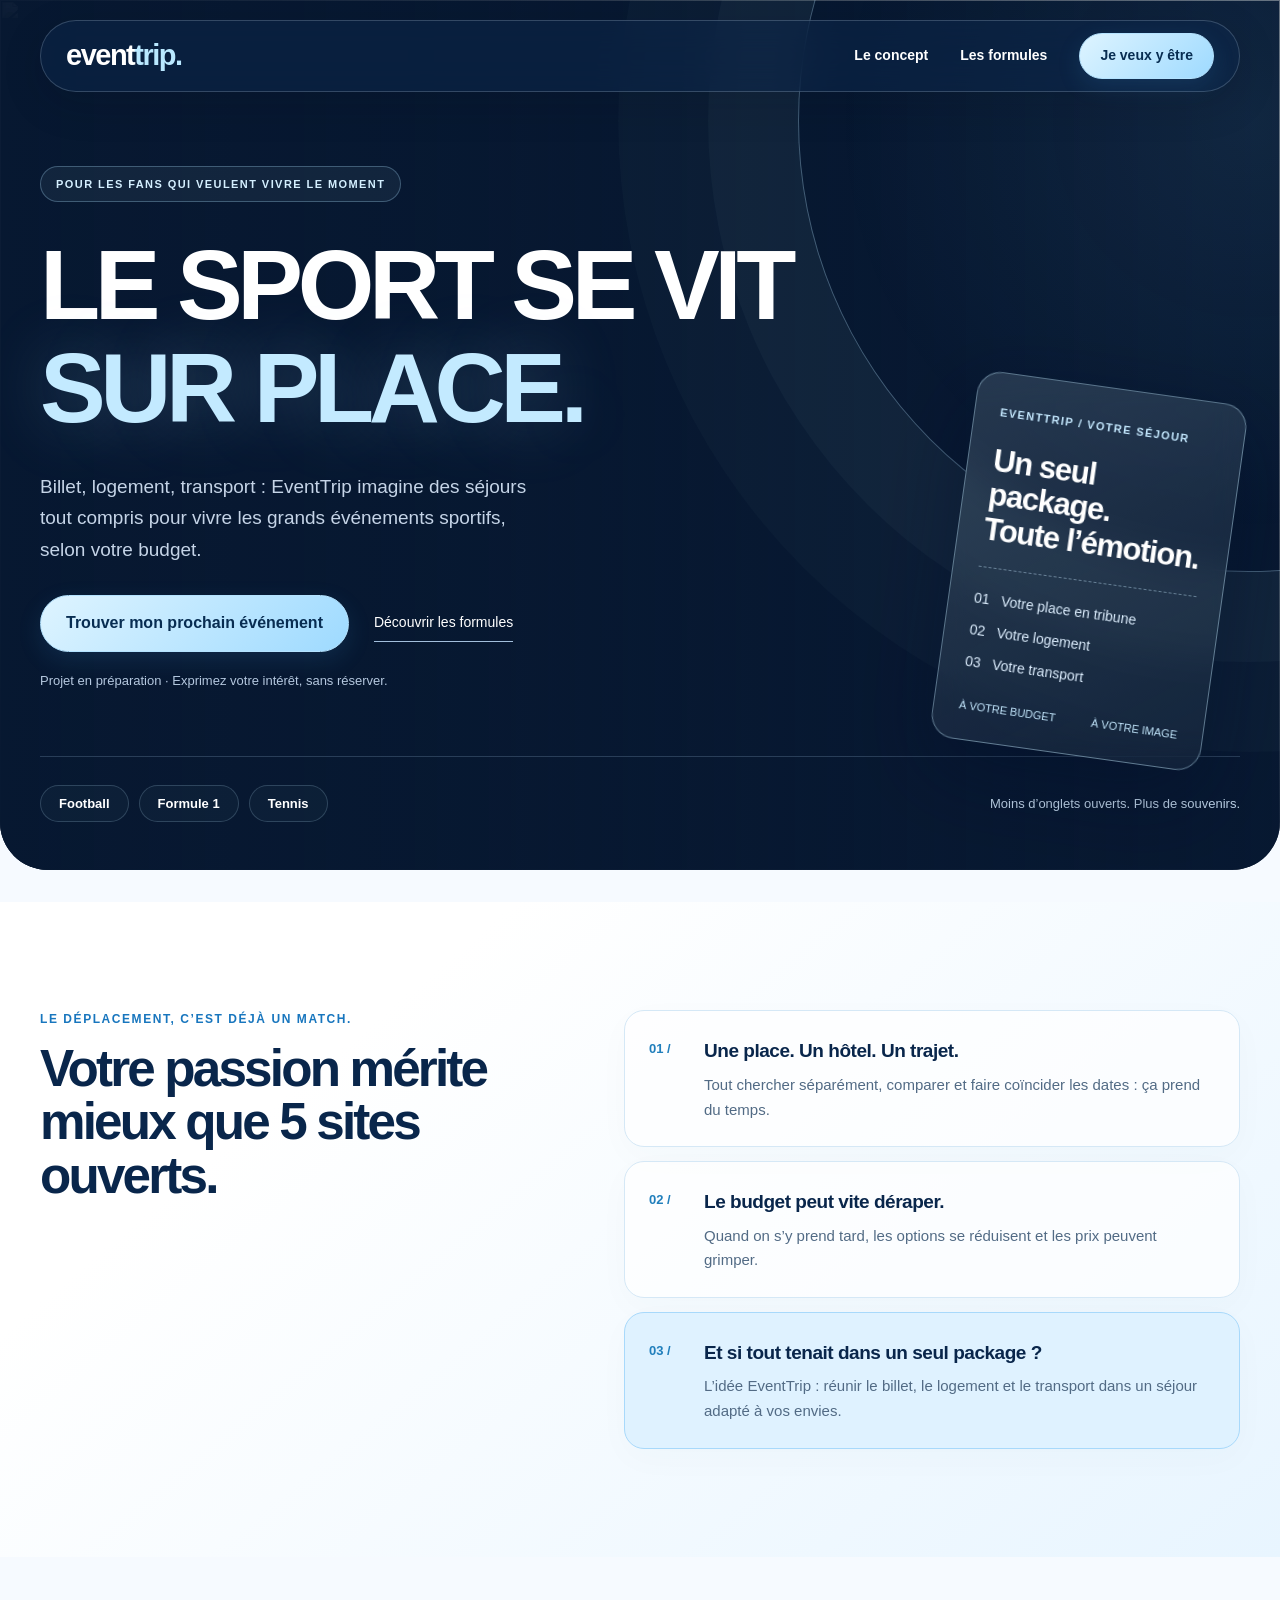
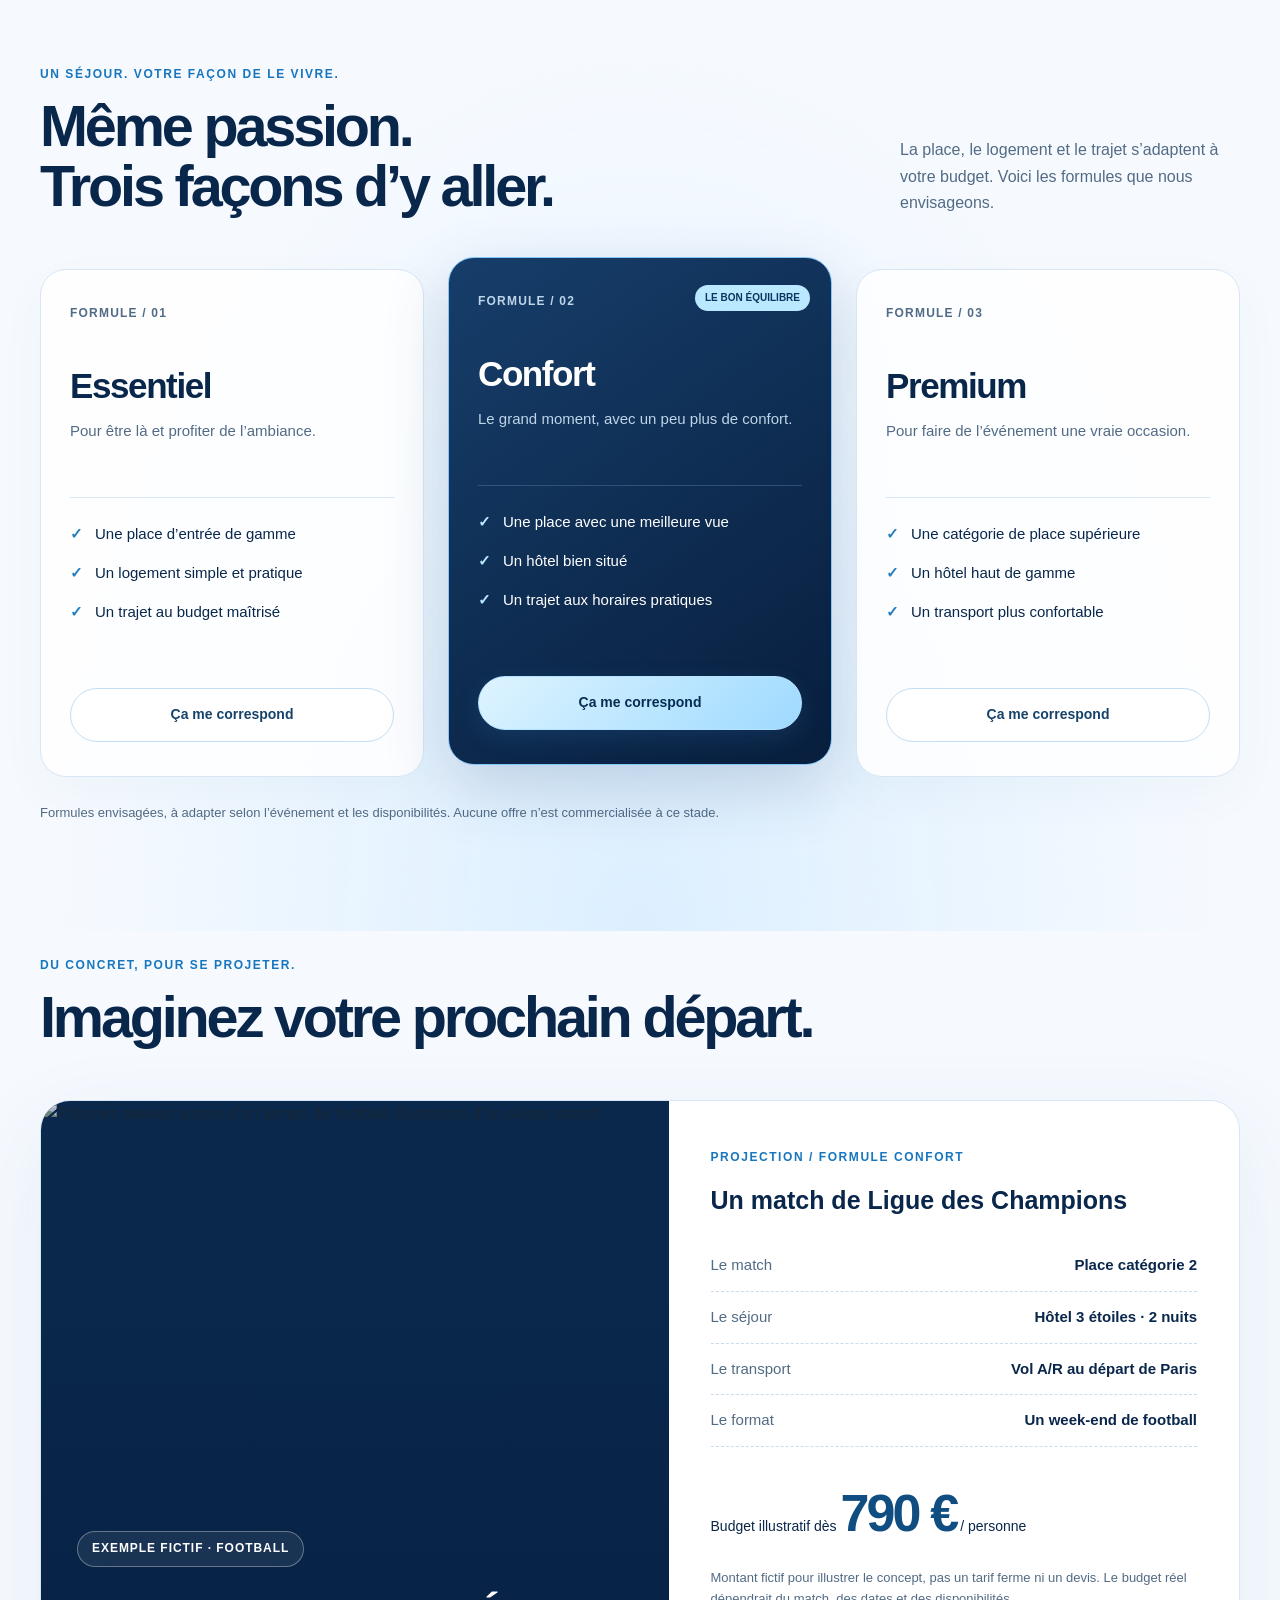
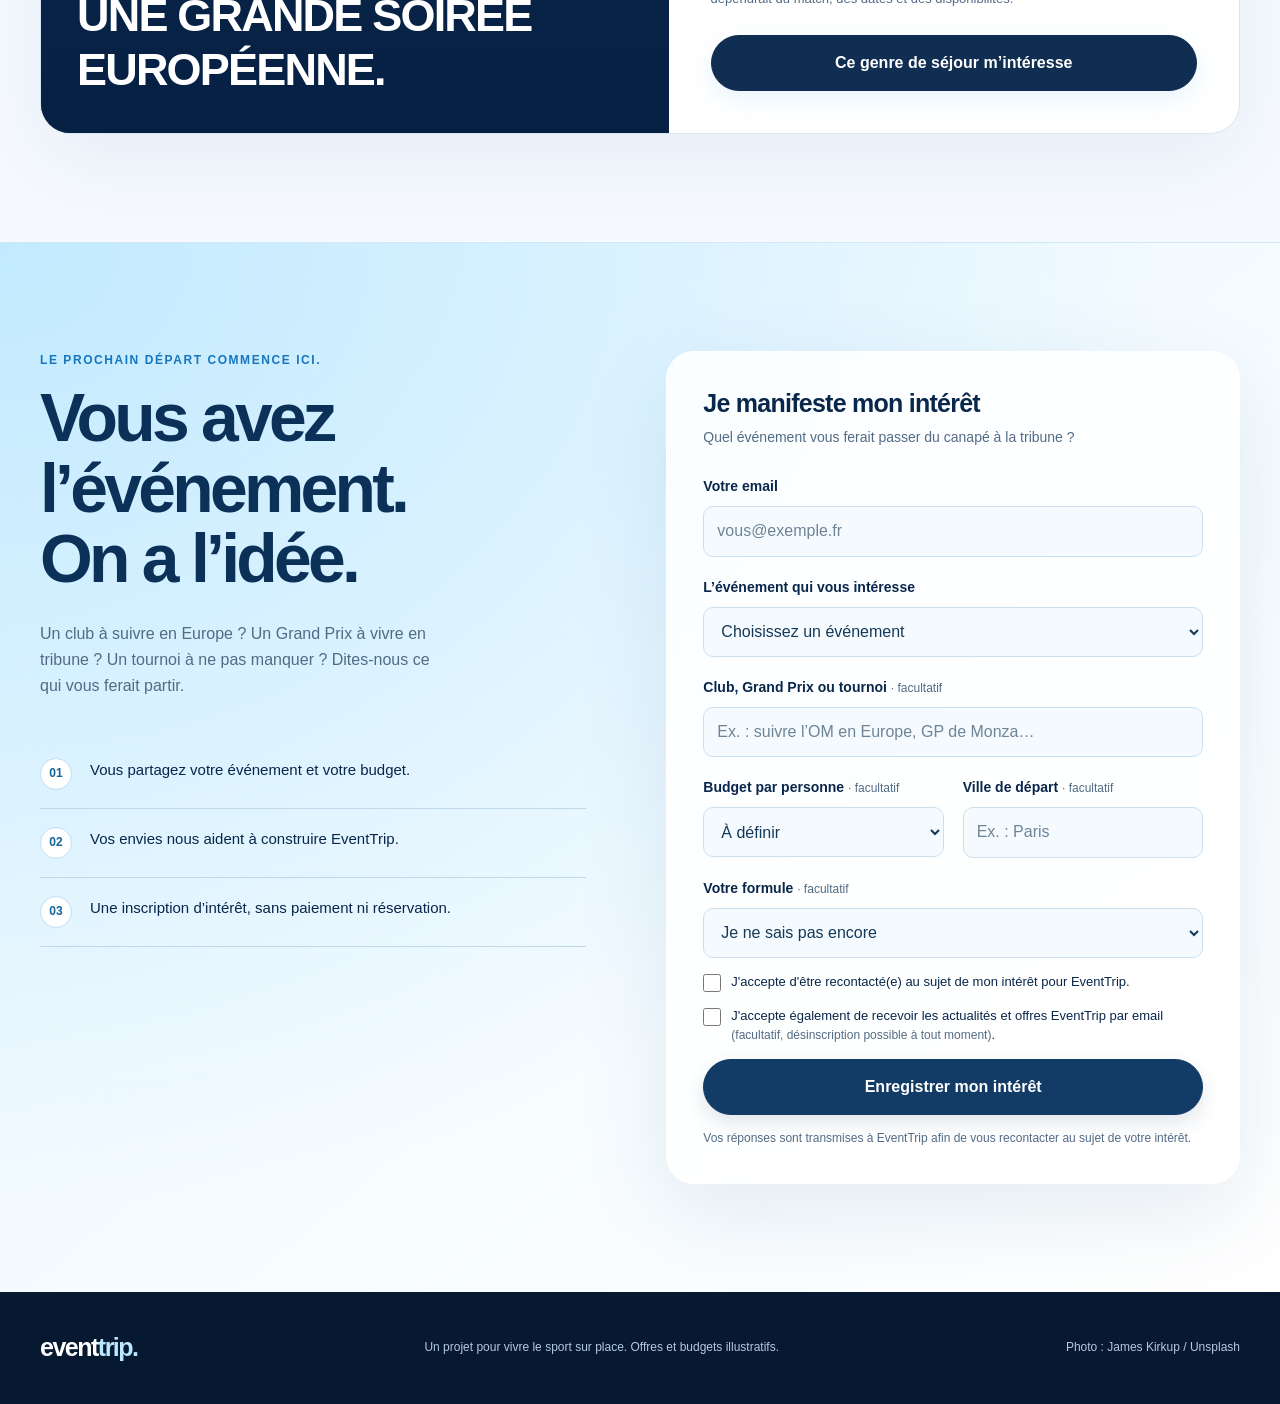
==== commit a5faa263: "Split landing page into css/ and js/ with a central config Move the brand name, logo, slogan, webhoo" ====
--- a/index.html
+++ b/index.html
@@ -3,96 +3,245 @@
 <head>
   <meta charset="utf-8">
   <meta name="viewport" content="width=device-width, initial-scale=1">
+
+  <!-- Le contenu vient de js/config.js. Seule exception : ces deux lignes, lues sans JavaScript
+       par les aperçus de liens (LinkedIn, WhatsApp...), sont à mettre à jour ici si le nom change. -->
+  <title>EventTrip — Le sport se vit sur place.</title>
   <meta name="description" content="EventTrip : un projet de séjours sportifs avec billet, logement et transport, adaptés à votre budget. Faites-nous connaître l’événement qui vous fait rêver.">
+
   <meta name="theme-color" content="#071831">
-  <title>EventTrip — Le sport se vit sur place.</title>
-  <link rel="icon" href="data:image/svg+xml,%3Csvg xmlns='http://www.w3.org/2000/svg' viewBox='0 0 64 64'%3E%3Crect width='64' height='64' rx='12' fill='%23b9e8ff'/%3E%3Ctext x='12' y='46' font-family='Arial' font-size='42' font-weight='900' fill='%23071831'%3EE%3C/text%3E%3C/svg%3E">
-  <style>
-
-:root{--bg:#f6faff;--panel:#fff;--text:#09264b;--muted:#526b85;--accent:#b9e8ff;--line:#d7e6f4;--blue:#1876be;--max:1200px}*{box-sizing:border-box}html{scroll-behavior:smooth;scroll-padding-top:110px}body{margin:0;background:var(--bg);color:var(--text);font-family:Arial,Helvetica,sans-serif;font-size:16px;line-height:1.65}a{color:inherit;text-decoration:none}button,input,select{font:inherit}button{cursor:pointer}a,button,input,select{-webkit-tap-highlight-color:transparent}a:focus-visible,button:focus-visible,input:focus-visible,select:focus-visible{outline:3px solid #2384c8;outline-offset:5px}.wrap{width:min(var(--max),calc(100% - 64px));margin:auto}h1,h2,h3,p{margin-top:0}h1,h2{font-weight:900;letter-spacing:-.055em;line-height:1.04}h2{font-size:clamp(36px,4.5vw,61px);margin-bottom:26px}h3{line-height:1.2}.eyebrow{font-size:12px;font-weight:800;letter-spacing:.13em;text-transform:uppercase}.accent{color:var(--blue)}.muted{color:var(--muted)}section{padding:108px 0}.section-head{display:flex;justify-content:space-between;align-items:flex-end;gap:40px;margin-bottom:52px}.section-head h2{margin-bottom:0}.section-head>p{max-width:340px;margin:0;color:var(--muted)}.btn{display:inline-flex;align-items:center;justify-content:center;min-height:54px;padding:14px 25px;background:linear-gradient(135deg,#def4ff,#9edaff);border:1px solid #b4e3ff;border-radius:100px;color:#082d52;font-weight:800;box-shadow:0 8px 25px #48a9ee20;transition:transform .25s,box-shadow .25s,background .25s}.btn:hover{transform:translateY(-3px);box-shadow:0 14px 32px #349bdd38;background:#d7f1ff}.btn.outline{background:#fff;border-color:#c5ddf2;box-shadow:none;color:#16436a}.btn.outline:hover{background:#edf8ff}.tag{display:inline-block;padding:7px 14px;border:1px solid #ffffff55;background:#ffffff13;backdrop-filter:blur(12px);border-radius:100px;font-size:12px;font-weight:700;letter-spacing:.08em;text-transform:uppercase}
-header{position:absolute;top:20px;left:0;right:0;z-index:5}.nav{min-height:72px;width:min(var(--max),calc(100% - 40px));display:flex;align-items:center;justify-content:space-between;gap:24px;padding:10px 25px;border:1px solid #d9efff33;border-radius:100px;background:#0c284c85;backdrop-filter:blur(20px);color:white;box-shadow:0 12px 40px #020b1e25}.brand{font-size:29px;letter-spacing:-1.5px;font-weight:900}.brand span{color:var(--accent)}.nav-links{display:flex;align-items:center;gap:32px;font-size:14px;font-weight:700}.nav-links>a:not(.btn):hover{color:var(--accent)}.nav .btn{min-height:45px;font-size:14px;padding:10px 20px}
-.hero{position:relative;min-height:860px;padding:166px 0 48px;background:#071831;color:white;isolation:isolate;overflow:hidden;border-radius:0 0 48px 48px}.hero-image{position:absolute;z-index:-3;inset:0;width:100%;height:100%;object-fit:cover;object-position:center 60%;opacity:.62;filter:saturate(.25) contrast(1.12)}.hero:after{content:'';position:absolute;z-index:-2;inset:0;background:linear-gradient(90deg,#071831f5 0%,#071831c9 38%,#07183135 100%),linear-gradient(0deg,#071831ef,transparent 65%)}.hero:before{content:'';position:absolute;z-index:-1;width:900px;height:900px;right:-420px;top:-330px;border-radius:50%;border:1px solid #b9e8ff55;box-shadow:0 0 0 90px #b9e8ff08,0 0 0 180px #b9e8ff05;background:radial-gradient(circle,#8bd4ff14,transparent 65%);pointer-events:none}.hero-content{position:relative}.hero .eyebrow{width:fit-content;padding:8px 15px;border:1px solid #acdfff4a;border-radius:100px;background:#b9e8ff10;color:#d4efff;margin-bottom:32px;font-size:11px}.hero h1{font-size:clamp(58px,7.7vw,110px);text-transform:uppercase;max-width:850px;margin-bottom:32px}.outline-text{color:#c3eaff;text-shadow:0 0 65px #a4daff40}.intro{max-width:500px;color:#c5d4e7;font-size:19px;margin-bottom:30px}.hero-actions{display:flex;align-items:center;gap:25px;flex-wrap:wrap}.hero-actions>a:not(.btn){font-size:14px;border-bottom:1px solid #a3bfdc;padding:7px 0}.hero-note{font-size:13px;color:#b5c8df;margin-top:18px}.hero-bottom{display:flex;align-items:center;justify-content:space-between;gap:30px;padding-top:28px;margin-top:65px;border-top:1px solid #badfff30}.hero-bottom p{margin:0;font-size:13px;color:#bfd4e9}.sports{display:flex;gap:10px}.sports span{padding:7px 18px;border:1px solid #c0e7ff30;border-radius:100px;font-size:13px;background:#b9e8ff08;font-weight:700}.hero-ticket{position:absolute;right:15px;top:220px;width:272px;padding:25px;border:1px solid #c2eaff65;border-radius:24px;background:linear-gradient(145deg,#d9f2ff25,#ffffff08);backdrop-filter:blur(18px);box-shadow:0 30px 80px #020d2760;transform:rotate(8deg);color:#fff}.hero-ticket .ticket-label{font-size:11px;letter-spacing:.13em;color:#c5e9ff;font-weight:800}.hero-ticket strong{display:block;font-size:31px;line-height:1.1;letter-spacing:-.04em;margin:20px 0}.ticket-items{font-size:14px;color:#deefff;display:grid;gap:9px;border-top:1px dashed #c8eaff6b;padding-top:20px}.ticket-bottom{font-size:11px;display:flex;justify-content:space-between;padding-top:23px;color:#c5e9ff}
-.problem{background:linear-gradient(140deg,#fff 25%,#e8f5ff);position:relative;margin-top:32px}.problem-grid{display:grid;grid-template-columns:.9fr 1.1fr;gap:80px}.problem h2{font-size:clamp(36px,4vw,52px)}.problem .eyebrow{color:var(--blue)}.pain-list{display:grid;gap:14px}.pain{display:grid;grid-template-columns:40px 1fr;gap:15px;padding:24px;border:1px solid #d5e8f6;border-radius:20px;background:#ffffffb8;box-shadow:0 10px 35px #17446a06}.pain b{font-size:19px;letter-spacing:-.025em}.pain p{margin:6px 0 0;color:var(--muted);font-size:15px}.num{color:#217fbc;font-size:13px;font-weight:800;padding-top:3px}.pain:last-child{border-color:#a8d9fb;background:#dff2ff}
-#formules{background:radial-gradient(ellipse at 50% 100%,#dcefff,transparent 65%),#f6faff}.formulas{display:grid;grid-template-columns:repeat(3,1fr);gap:24px;align-items:stretch}.formula{position:relative;padding:34px 29px;border:1px solid #d8e6f4;border-radius:26px;background:#ffffffda;display:flex;flex-direction:column;box-shadow:0 18px 50px #204b7509;transition:transform .3s,box-shadow .3s}.formula:hover{transform:translateY(-8px);box-shadow:0 28px 65px #204b751c}.formula.featured{background:linear-gradient(145deg,#163e6a,#081e3d);color:#fff;border:1px solid #86c7fa;box-shadow:0 22px 65px #133e7030;transform:translateY(-12px)}.formula.featured:hover{transform:translateY(-20px)}.formula .count{color:var(--muted);font-size:12px;font-weight:700;letter-spacing:.1em;margin-bottom:42px}.formula h3{font-size:35px;letter-spacing:-.04em;margin-bottom:12px}.formula .desc{color:var(--muted);min-height:56px;margin-bottom:22px;font-size:15px}.formula.featured .count,.formula.featured .desc{color:#bed4e9}.formula ul{list-style:none;padding:24px 0;margin:0 0 25px;border-top:1px solid var(--line);flex:1}.formula.featured ul{border-color:#a9d6ff33}.formula li{margin-bottom:14px;font-size:15px;position:relative;padding-left:25px}.formula li:before{content:'✓';position:absolute;left:0;color:#247fbc;font-weight:800}.formula.featured li:before{color:#b9e8ff}.formula .btn{width:100%;font-size:14px}.formula .flag{position:absolute;right:21px;top:27px;background:#b9e8ff;color:#0b355e;padding:5px 10px;border-radius:100px;font-size:10px;font-weight:800;text-transform:uppercase}.small-note{color:var(--muted);font-size:13px;margin:25px 0 0}
-.example{padding-top:25px}.trip{display:grid;grid-template-columns:1.1fr 1fr;border:1px solid var(--line);border-radius:30px;background:white;box-shadow:0 25px 90px #0d3e6e13;overflow:hidden}.trip-visual{position:relative;min-height:460px;overflow:hidden;background:#09264b}.trip-visual img{position:absolute;inset:0;width:100%;height:100%;object-fit:cover;filter:saturate(.3)}.trip-visual:after{content:'';position:absolute;inset:0;background:linear-gradient(0deg,#062043f5,#0d315133 70%)}.trip-caption{position:absolute;z-index:1;left:36px;bottom:36px;right:36px;color:#fff}.trip-caption h3{font-size:45px;text-transform:uppercase;letter-spacing:-.04em;margin:22px 0 0}.trip-info{padding:42px}.trip-info h3{font-size:25px;margin:16px 0 25px}.trip-info dl{margin:0}.trip-info dl div{display:flex;justify-content:space-between;gap:15px;font-size:15px;padding:13px 0;border-bottom:1px dashed #c9dced}.trip-info dt{color:var(--muted)}.trip-info dd{margin:0;text-align:right;font-weight:700}.price{margin:24px 0 10px;font-size:14px}.price strong{font-size:52px;letter-spacing:-.055em;color:#104d80}.trip-info .small-note{margin:0 0 25px}.trip-info .btn{width:100%;background:#102e51;color:white;border-color:#102e51}.trip-info .btn:hover{background:#174b7c}
-.signup{position:relative;background:radial-gradient(ellipse at 0% 0%,#c2eaff 0%,transparent 65%),linear-gradient(140deg,#e9f7ff,#fff);border-top:1px solid #d0e8f9;overflow:hidden}.signup-grid{display:grid;grid-template-columns:1fr 1.05fr;gap:80px;position:relative}.signup h2{font-size:clamp(43px,5.3vw,72px);color:#0b3159}.signup-copy>p{color:var(--muted);max-width:400px}.signup .eyebrow{color:var(--blue)}.steps{margin-top:40px}.step{display:flex;gap:18px;padding:18px 0;border-bottom:1px solid #bfd9eb;font-size:15px}.step span{font-weight:800;background:white;border:1px solid #c2dff2;border-radius:50%;width:32px;height:32px;display:grid;place-items:center;flex-shrink:0;color:#156399;font-size:12px}.form-panel{padding:36px;background:#ffffffdb;border:1px solid white;border-radius:28px;color:var(--text);box-shadow:0 30px 90px #174d7c1a;backdrop-filter:blur(20px)}.form-panel h3{font-size:25px;letter-spacing:-.03em;margin-bottom:8px}.form-panel>p{color:var(--muted);font-size:14px;margin-bottom:26px}.fields{display:grid;grid-template-columns:1fr 1fr;gap:19px}.field.full{grid-column:1/-1}label{display:block;font-size:14px;font-weight:700;margin-bottom:8px}label .optional{font-size:12px;font-weight:400;color:var(--muted)}input,select{width:100%;min-height:50px;padding:11px 13px;border:1px solid #cbdfee;border-radius:10px;background:#f5faff;color:#143957;transition:border-color .2s,box-shadow .2s}input:focus,select:focus{border-color:#62b6ed;box-shadow:0 0 0 4px #90d3ff20}input::placeholder{color:#6e8497}select{appearance:auto}.consent{display:flex;align-items:flex-start;gap:10px;font-size:13px;line-height:1.5;font-weight:400;margin:14px 0}.consent input{width:18px;height:18px;min-height:18px;flex-shrink:0;margin:2px 0 0;accent-color:#247fbc}form .btn{width:100%;background:#123b66;border-color:#123b66;color:#fff;box-shadow:0 8px 20px #123b6620}form .btn:hover{background:#1a568c}.local-note{color:var(--muted);font-size:12px;line-height:1.5;margin:14px 0 0}.status{margin-top:16px;padding:14px;border:1px solid #97ccec;border-radius:10px;background:#e8f7ff;font-size:14px}.status.error{background:#eef3fc;border-color:#687eaa}.status:empty{display:none}.honeypot{display:none}footer{background:#071831;color:#fff;padding:35px 0}.footer-inner{display:flex;align-items:center;justify-content:space-between;gap:25px}.footer-inner p,.credit{font-size:12px;color:#b4c9df;margin:0}.footer-inner .brand{font-size:25px}
-@media(max-width:1100px){.hero-ticket{width:235px;right:0;top:260px}.hero h1{font-size:clamp(58px,8vw,92px);max-width:750px}.hero .intro{max-width:440px}.formula .flag{top:66px;left:29px;right:auto}.signup-grid,.problem-grid{gap:42px}}
-@media(max-width:900px){section{padding:76px 0}.wrap{width:calc(100% - 40px)}.hero{min-height:800px;padding-top:150px}.hero-ticket{display:none}.hero h1{font-size:85px}.formula{padding:26px 21px}.formula .flag{left:21px}.trip-info{padding:28px}.section-head{gap:25px}.form-panel{padding:26px}.nav-links{gap:20px}.problem-grid{gap:28px}.pain{padding:20px}.signup-grid{gap:30px}}
-@media(max-width:680px){html{scroll-padding-top:25px}.wrap{width:calc(100% - 36px)}header{top:12px}.nav{padding:8px 16px;min-height:64px;width:calc(100% - 24px)}.brand{font-size:25px}.nav-links>a:not(.btn){display:none}.nav .btn{min-height:40px;font-size:12px;padding:9px 14px}.hero{padding:125px 0 32px;min-height:740px;border-radius:0 0 28px 28px}.hero h1{font-size:clamp(48px,12.7vw,80px);margin-bottom:25px}.hero .eyebrow{font-size:9px;padding:8px 11px;letter-spacing:.06em;margin-bottom:30px}.hero-image{object-position:65% center}.hero:before{right:-740px}.hero:after{background:linear-gradient(90deg,#071831e5,#07183185),linear-gradient(0deg,#071831ef,transparent)}.intro{font-size:17px;max-width:100%}.hero-actions{gap:18px}.hero-actions .btn{width:100%;font-size:14px}.hero-note{font-size:12px}.hero-bottom{flex-direction:column;align-items:flex-start;gap:18px;margin-top:40px;padding-top:25px}.sports{gap:7px}.sports span{padding:6px 13px;font-size:12px}.hero-bottom p{font-size:12px}.problem{margin-top:12px}.problem-grid,.signup-grid,.trip{grid-template-columns:1fr}.problem-grid{gap:25px}.problem h2{margin-bottom:5px;font-size:38px}.pain{padding:22px 18px;grid-template-columns:30px 1fr}.section-head{display:block;margin-bottom:38px}.section-head>p{margin-top:20px;max-width:100%}.formulas{grid-template-columns:1fr;gap:22px}.formula{padding:30px 26px}.formula.featured,.formula.featured:hover{transform:none}.formula .count{margin-bottom:26px}.formula .flag{top:26px;left:auto;right:20px;font-size:9px}.formula .desc{min-height:0}.formula ul{margin-bottom:15px}.example{padding-top:0}.trip-visual{min-height:325px}.trip-caption{left:25px;bottom:28px;right:25px}.trip-caption h3{font-size:38px}.trip-info{padding:28px 23px}.trip-info dl div{font-size:14px}.trip{border-radius:23px}.signup h2{font-size:52px}.signup-grid{gap:35px}.form-panel{padding:28px 21px;border-radius:23px}.fields{grid-template-columns:1fr}.field.full{grid-column:auto}.footer-inner{flex-direction:column;align-items:flex-start;gap:14px}}
-@media(prefers-reduced-motion:no-preference){.hero-ticket{animation:ticket-float 7s ease-in-out infinite}.hero h1{animation:entrance .8s both}.hero .intro{animation:entrance .8s .12s both}.hero-actions{animation:entrance .8s .24s both}@keyframes ticket-float{0%,100%{transform:translateY(0) rotate(8deg)}50%{transform:translateY(-15px) rotate(6deg)}}@keyframes entrance{from{opacity:0;transform:translateY(18px)}to{opacity:1;transform:translateY(0)}}}@media(prefers-reduced-motion:reduce){html{scroll-behavior:auto}*{transition:none!important;animation:none!important}}
-  </style>
+  <link rel="icon" href="data:,">
+
+  <link rel="stylesheet" href="css/variables.css">
+  <link rel="stylesheet" href="css/base.css">
+  <link rel="stylesheet" href="css/header.css">
+  <link rel="stylesheet" href="css/hero.css">
+  <link rel="stylesheet" href="css/concept.css">
+  <link rel="stylesheet" href="css/formules.css">
+  <link rel="stylesheet" href="css/exemple.css">
+  <link rel="stylesheet" href="css/interet.css">
+  <link rel="stylesheet" href="css/footer.css">
+  <link rel="stylesheet" href="css/responsive.css">
+  <link rel="stylesheet" href="css/animations.css">
 </head>
 <body>
-  <header><nav class="wrap nav" aria-label="Navigation principale"><a href="#accueil" class="brand" aria-label="EventTrip, accueil">event<span>trip.</span></a><div class="nav-links"><a href="#concept">Le concept</a><a href="#formules">Les formules</a><a href="#interet" class="btn">Je veux y être</a></div></nav></header>
+  <header>
+    <nav class="wrap nav" aria-label="Navigation principale">
+      <a href="#accueil" class="brand" data-logo data-aria-label="{name}, accueil"></a>
+      <div class="nav-links">
+        <a href="#concept">Le concept</a>
+        <a href="#formules">Les formules</a>
+        <a href="#interet" class="btn">Je veux y être</a>
+      </div>
+    </nav>
+  </header>
+
   <main>
+    <!-- Accueil -->
     <section id="accueil" class="hero">
       <img class="hero-image" src="https://images.unsplash.com/photo-1665413811870-5b29a250f64a?auto=format&amp;fit=crop&amp;w=1800&amp;q=85" alt="" fetchpriority="high">
-      <div class="wrap hero-content"><aside class="hero-ticket" aria-label="Le concept EventTrip"><span class="ticket-label">EVENTTRIP / VOTRE SÉJOUR</span><strong>Un seul package.<br>Toute l’émotion.</strong><div class="ticket-items"><span>01 &nbsp; Votre place en tribune</span><span>02 &nbsp; Votre logement</span><span>03 &nbsp; Votre transport</span></div><div class="ticket-bottom"><span>À VOTRE BUDGET</span><span>À VOTRE IMAGE</span></div></aside><div class="eyebrow">Pour les fans qui veulent vivre le moment</div><h1>Le sport se vit<br><span class="outline-text">sur place.</span></h1><p class="intro">Billet, logement, transport : EventTrip imagine des séjours tout compris pour vivre les grands événements sportifs, selon votre budget.</p><div class="hero-actions"><a class="btn" href="#interet">Trouver mon prochain événement</a><a href="#formules">Découvrir les formules</a></div><p class="hero-note">Projet en préparation · Exprimez votre intérêt, sans réserver.</p><div class="hero-bottom"><div class="sports"><span>Football</span><span>Formule 1</span><span>Tennis</span></div><p>Moins d’onglets ouverts. Plus de souvenirs.</p></div></div>
-    </section>
-    <section id="concept" class="problem"><div class="wrap problem-grid"><div><p class="eyebrow">Le déplacement, c’est déjà un match.</p><h2>Votre passion mérite<br>mieux que 5 sites ouverts.</h2></div><div class="pain-list"><div class="pain"><span class="num">01 /</span><div><b>Une place. Un hôtel. Un trajet.</b><p>Tout chercher séparément, comparer et faire coïncider les dates : ça prend du temps.</p></div></div><div class="pain"><span class="num">02 /</span><div><b>Le budget peut vite déraper.</b><p>Quand on s’y prend tard, les options se réduisent et les prix peuvent grimper.</p></div></div><div class="pain"><span class="num">03 /</span><div><b>Et si tout tenait dans un seul package ?</b><p>L’idée EventTrip : réunir le billet, le logement et le transport dans un séjour adapté à vos envies.</p></div></div></div></div></section>
-    <section id="formules"><div class="wrap"><div class="section-head"><div><p class="eyebrow accent">Un séjour. Votre façon de le vivre.</p><h2>Même passion.<br>Trois façons d’y aller.</h2></div><p>La place, le logement et le trajet s’adaptent à votre budget. Voici les formules que nous envisageons.</p></div><div class="formulas"><article class="formula"><p class="count">FORMULE / 01</p><h3>Essentiel</h3><p class="desc">Pour être là et profiter de l’ambiance.</p><ul><li>Une place d’entrée de gamme</li><li>Un logement simple et pratique</li><li>Un trajet au budget maîtrisé</li></ul><button class="btn outline" type="button" data-formula="Essentiel">Ça me correspond</button></article><article class="formula featured"><p class="count">FORMULE / 02</p><span class="flag">Le bon équilibre</span><h3>Confort</h3><p class="desc">Le grand moment, avec un peu plus de confort.</p><ul><li>Une place avec une meilleure vue</li><li>Un hôtel bien situé</li><li>Un trajet aux horaires pratiques</li></ul><button class="btn" type="button" data-formula="Confort">Ça me correspond</button></article><article class="formula"><p class="count">FORMULE / 03</p><h3>Premium</h3><p class="desc">Pour faire de l’événement une vraie occasion.</p><ul><li>Une catégorie de place supérieure</li><li>Un hôtel haut de gamme</li><li>Un transport plus confortable</li></ul><button class="btn outline" type="button" data-formula="Premium">Ça me correspond</button></article></div><p class="small-note">Formules envisagées, à adapter selon l’événement et les disponibilités. Aucune offre n’est commercialisée à ce stade.</p></div></section>
-    <section id="exemple" class="example"><div class="wrap"><div class="section-head"><div><p class="eyebrow accent">Du concret, pour se projeter.</p><h2>Imaginez votre prochain départ.</h2></div></div><article class="trip"><div class="trip-visual"><img src="https://images.unsplash.com/photo-1665413811870-5b29a250f64a?auto=format&amp;fit=crop&amp;w=1100&amp;q=80" alt="Tribunes pleines autour d’un terrain de football, illustration d’un séjour sportif" loading="lazy"><div class="trip-caption"><span class="tag">Exemple fictif · Football</span><h3>Une grande soirée<br>européenne.</h3></div></div><div class="trip-info"><span class="eyebrow accent">Projection / Formule Confort</span><h3>Un match de Ligue des Champions</h3><dl><div><dt>Le match</dt><dd>Place catégorie 2</dd></div><div><dt>Le séjour</dt><dd>Hôtel 3 étoiles · 2 nuits</dd></div><div><dt>Le transport</dt><dd>Vol A/R au départ de Paris</dd></div><div><dt>Le format</dt><dd>Un week-end de football</dd></div></dl><p class="price">Budget illustratif dès <strong>790 €</strong> / personne</p><p class="small-note">Montant fictif pour illustrer le concept, pas un tarif ferme ni un devis. Le budget réel dépendrait du match, des dates et des disponibilités.</p><button type="button" class="btn" data-event="Football — Ligue des Champions" data-formula="Confort">Ce genre de séjour m’intéresse</button></div></article></div></section>
-    <section id="interet" class="signup"><div class="wrap signup-grid"><div class="signup-copy"><p class="eyebrow">Le prochain départ commence ici.</p><h2>Vous avez<br>l’événement.<br>On a l’idée.</h2><p>Un club à suivre en Europe ? Un Grand Prix à vivre en tribune ? Un tournoi à ne pas manquer ? Dites-nous ce qui vous ferait partir.</p><div class="steps"><div class="step"><span>01</span>Vous partagez votre événement et votre budget.</div><div class="step"><span>02</span>Vos envies nous aident à construire EventTrip.</div><div class="step"><span>03</span>Une inscription d’intérêt, sans paiement ni réservation.</div></div></div><div class="form-panel"><h3>Je manifeste mon intérêt</h3><p>Quel événement vous ferait passer du canapé à la tribune ?</p><form id="interest-form"><div class="fields"><div class="field full"><label for="email">Votre email</label><input id="email" name="email" type="email" autocomplete="email" maxlength="254" placeholder="vous@exemple.fr" required></div><div class="field full"><label for="event">L’événement qui vous intéresse</label><select id="event" name="event" required><option value="">Choisissez un événement</option><option>Football — Ligue des Champions</option><option>Formule 1 — Grand Prix</option><option>Tennis — Grand Chelem ou autre tournoi</option><option>Autre événement sportif</option></select></div><div class="field full"><label for="details">Club, Grand Prix ou tournoi <span class="optional">· facultatif</span></label><input id="details" name="details" placeholder="Ex. : suivre l’OM en Europe, GP de Monza…" maxlength="180"></div><div class="field"><label for="budget">Budget par personne <span class="optional">· facultatif</span></label><select id="budget" name="budget"><option value="">À définir</option><option>Moins de 500 €</option><option>500 à 1 000 €</option><option>1 000 à 2 000 €</option><option>Plus de 2 000 €</option></select></div><div class="field"><label for="departure">Ville de départ <span class="optional">· facultatif</span></label><input id="departure" name="departure" placeholder="Ex. : Paris" maxlength="100" autocomplete="address-level2"></div><div class="field full"><label for="formula">Votre formule <span class="optional">· facultatif</span></label><select id="formula" name="formula"><option value="">Je ne sais pas encore</option><option>Essentiel</option><option>Confort</option><option>Premium</option></select></div></div><div class="honeypot" aria-hidden="true"><label for="website">Site web</label><input id="website" name="website" tabindex="-1" autocomplete="off"></div><label class="consent"><input type="checkbox" name="consent" required><span>J'accepte  d'être recontacté(e) au sujet de mon intérêt pour EventTrip.</span></label><label class="consent"><input type="checkbox" name="marketing"><span>J'accepte également de recevoir les actualités et offres EventTrip par email <span class="optional">(facultatif, désinscription possible à tout moment)</span>.</span></label><button type="submit" class="btn">Enregistrer mon intérêt</button><p class="local-note">Vos réponses sont transmises à EventTrip afin de vous recontacter au sujet de votre intérêt.</p><div id="status" class="status" role="status" aria-live="polite"></div></form></div></div></section>
+      <div class="wrap hero-content">
+        <aside class="hero-ticket" data-aria-label="Le concept {name}">
+          <span class="ticket-label"><span data-text="nameUpper"></span> / VOTRE SÉJOUR</span>
+          <strong>Un seul package.<br>Toute l’émotion.</strong>
+          <div class="ticket-items">
+            <span>01 &nbsp; Votre place en tribune</span>
+            <span>02 &nbsp; Votre logement</span>
+            <span>03 &nbsp; Votre transport</span>
+          </div>
+          <div class="ticket-bottom">
+            <span>À VOTRE BUDGET</span>
+            <span>À VOTRE IMAGE</span>
+          </div>
+        </aside>
+        <div class="eyebrow">Pour les fans qui veulent vivre le moment</div>
+        <h1><span data-text="sloganLine1"></span><br><span class="outline-text" data-text="sloganLine2"></span></h1>
+        <p class="intro">Billet, logement, transport : <span data-text="name"></span> imagine des séjours tout compris pour vivre les grands événements sportifs, selon votre budget.</p>
+        <div class="hero-actions">
+          <a class="btn" href="#interet">Trouver mon prochain événement</a>
+          <a href="#formules">Découvrir les formules</a>
+        </div>
+        <p class="hero-note">Projet en préparation · Exprimez votre intérêt, sans réserver.</p>
+        <div class="hero-bottom">
+          <div class="sports" id="sports"></div>
+          <p>Moins d’onglets ouverts. Plus de souvenirs.</p>
+        </div>
+      </div>
+    </section>
+
+    <!-- Le concept -->
+    <section id="concept" class="problem">
+      <div class="wrap problem-grid">
+        <div>
+          <p class="eyebrow">Le déplacement, c’est déjà un match.</p>
+          <h2>Votre passion mérite<br>mieux que 5 sites ouverts.</h2>
+        </div>
+        <div class="pain-list">
+          <div class="pain">
+            <span class="num">01 /</span>
+            <div>
+              <b>Une place. Un hôtel. Un trajet.</b>
+              <p>Tout chercher séparément, comparer et faire coïncider les dates : ça prend du temps.</p>
+            </div>
+          </div>
+          <div class="pain">
+            <span class="num">02 /</span>
+            <div>
+              <b>Le budget peut vite déraper.</b>
+              <p>Quand on s’y prend tard, les options se réduisent et les prix peuvent grimper.</p>
+            </div>
+          </div>
+          <div class="pain">
+            <span class="num">03 /</span>
+            <div>
+              <b>Et si tout tenait dans un seul package ?</b>
+              <p>L’idée <span data-text="name"></span> : réunir le billet, le logement et le transport dans un séjour adapté à vos envies.</p>
+            </div>
+          </div>
+        </div>
+      </div>
+    </section>
+
+    <!-- Les formules : les cartes sont créées depuis "formulas" dans js/config.js -->
+    <section id="formules">
+      <div class="wrap">
+        <div class="section-head">
+          <div>
+            <p class="eyebrow accent">Un séjour. Votre façon de le vivre.</p>
+            <h2>Même passion.<br>Trois façons d’y aller.</h2>
+          </div>
+          <p>La place, le logement et le trajet s’adaptent à votre budget. Voici les formules que nous envisageons.</p>
+        </div>
+        <div class="formulas" id="formulas"></div>
+        <template id="formula-template">
+          <article class="formula">
+            <p class="count"></p>
+            <span class="flag"></span>
+            <h3></h3>
+            <p class="desc"></p>
+            <ul></ul>
+            <button class="btn" type="button">Ça me correspond</button>
+          </article>
+        </template>
+        <p class="small-note">Formules envisagées, à adapter selon l’événement et les disponibilités. Aucune offre n’est commercialisée à ce stade.</p>
+      </div>
+    </section>
+
+    <!-- Exemple de séjour -->
+    <section id="exemple" class="example">
+      <div class="wrap">
+        <div class="section-head">
+          <div>
+            <p class="eyebrow accent">Du concret, pour se projeter.</p>
+            <h2>Imaginez votre prochain départ.</h2>
+          </div>
+        </div>
+        <article class="trip">
+          <div class="trip-visual">
+            <img src="https://images.unsplash.com/photo-1665413811870-5b29a250f64a?auto=format&amp;fit=crop&amp;w=1100&amp;q=80" alt="Tribunes pleines autour d’un terrain de football, illustration d’un séjour sportif" loading="lazy">
+            <div class="trip-caption">
+              <span class="tag">Exemple fictif · Football</span>
+              <h3>Une grande soirée<br>européenne.</h3>
+            </div>
+          </div>
+          <div class="trip-info">
+            <span class="eyebrow accent">Projection / Formule <span data-text="exampleFormula"></span></span>
+            <h3>Un match de Ligue des Champions</h3>
+            <dl>
+              <div><dt>Le match</dt><dd>Place catégorie 2</dd></div>
+              <div><dt>Le séjour</dt><dd>Hôtel 3 étoiles · 2 nuits</dd></div>
+              <div><dt>Le transport</dt><dd>Vol A/R au départ de Paris</dd></div>
+              <div><dt>Le format</dt><dd>Un week-end de football</dd></div>
+            </dl>
+            <p class="price">Budget illustratif dès <strong data-text="examplePrice"></strong> / personne</p>
+            <p class="small-note">Montant fictif pour illustrer le concept, pas un tarif ferme ni un devis. Le budget réel dépendrait du match, des dates et des disponibilités.</p>
+            <button type="button" class="btn" id="example-cta">Ce genre de séjour m’intéresse</button>
+          </div>
+        </article>
+      </div>
+    </section>
+
+    <!-- Manifester son intérêt -->
+    <section id="interet" class="signup">
+      <div class="wrap signup-grid">
+        <div class="signup-copy">
+          <p class="eyebrow">Le prochain départ commence ici.</p>
+          <h2>Vous avez<br>l’événement.<br>On a l’idée.</h2>
+          <p>Un club à suivre en Europe ? Un Grand Prix à vivre en tribune ? Un tournoi à ne pas manquer ? Dites-nous ce qui vous ferait partir.</p>
+          <div class="steps">
+            <div class="step"><span>01</span><div>Vous partagez votre événement et votre budget.</div></div>
+            <div class="step"><span>02</span><div>Vos envies nous aident à construire <span data-text="name"></span>.</div></div>
+            <div class="step"><span>03</span><div>Une inscription d’intérêt, sans paiement ni réservation.</div></div>
+          </div>
+        </div>
+
+        <div class="form-panel">
+          <h3>Je manifeste mon intérêt</h3>
+          <p>Quel événement vous ferait passer du canapé à la tribune ?</p>
+          <form id="interest-form">
+            <div class="fields">
+              <div class="field full">
+                <label for="email">Votre email</label>
+                <input id="email" name="email" type="email" autocomplete="email" maxlength="254" placeholder="vous@exemple.fr" required>
+              </div>
+              <div class="field full">
+                <label for="event">L’événement qui vous intéresse</label>
+                <select id="event" name="event" data-options="events" required>
+                  <option value="">Choisissez un événement</option>
+                </select>
+              </div>
+              <div class="field full">
+                <label for="details">Club, Grand Prix ou tournoi <span class="optional">· facultatif</span></label>
+                <input id="details" name="details" placeholder="Ex. : suivre l’OM en Europe, GP de Monza…" maxlength="180">
+              </div>
+              <div class="field">
+                <label for="budget">Budget par personne <span class="optional">· facultatif</span></label>
+                <select id="budget" name="budget" data-options="budgets">
+                  <option value="">À définir</option>
+                </select>
+              </div>
+              <div class="field">
+                <label for="departure">Ville de départ <span class="optional">· facultatif</span></label>
+                <input id="departure" name="departure" placeholder="Ex. : Paris" maxlength="100" autocomplete="address-level2">
+              </div>
+              <div class="field full">
+                <label for="formula">Votre formule <span class="optional">· facultatif</span></label>
+                <select id="formula" name="formula" data-options="formulas">
+                  <option value="">Je ne sais pas encore</option>
+                </select>
+              </div>
+            </div>
+            <div class="honeypot" aria-hidden="true">
+              <label for="website">Site web</label>
+              <input id="website" name="website" tabindex="-1" autocomplete="off">
+            </div>
+            <label class="consent">
+              <input type="checkbox" name="consent" required>
+              <span>J'accepte d'être recontacté(e) au sujet de mon intérêt pour <span data-text="name"></span>.</span>
+            </label>
+            <label class="consent">
+              <input type="checkbox" name="marketing">
+              <span>J'accepte également de recevoir les actualités et offres <span data-text="name"></span> par email <span class="optional">(facultatif, désinscription possible à tout moment)</span>.</span>
+            </label>
+            <button type="submit" class="btn">Enregistrer mon intérêt</button>
+            <p class="local-note">Vos réponses sont transmises à <span data-text="name"></span> afin de vous recontacter au sujet de votre intérêt.</p>
+            <div id="status" class="status" role="status" aria-live="polite"></div>
+          </form>
+        </div>
+      </div>
+    </section>
   </main>
-  <footer><div class="wrap footer-inner"><a href="#accueil" class="brand">event<span>trip.</span></a><p>Un projet pour vivre le sport sur place. Offres et budgets illustratifs.</p><a class="credit" href="https://unsplash.com/photos/a-crowd-of-people-in-a-stadium-ZItxALG5_pk" target="_blank" rel="noopener noreferrer">Photo : James Kirkup / Unsplash</a></div></footer>
-  <script>
-    'use strict';
-    // Remplace par l'URL de PRODUCTION de ton webhook n8n (nœud Webhook > onglet "Webhook URLs" > Production)
-    const WEBHOOK_URL = 'https://n8n12.skyz-app.com/webhook/eventtrip-interest';
-
-    const form = document.getElementById('interest-form');
-    const status = document.getElementById('status');
-    const submitBtn = form.querySelector('button[type="submit"]');
-    const defaultSubmitText = submitBtn.textContent;
-
-    document.querySelectorAll('[data-formula]').forEach(button => {
-      button.addEventListener('click', () => {
-        document.getElementById('formula').value = button.dataset.formula;
-        if (button.dataset.event) document.getElementById('event').value = button.dataset.event;
-        document.getElementById('interet').scrollIntoView({behavior: matchMedia('(prefers-reduced-motion: reduce)').matches ? 'auto' : 'smooth'});
-        document.getElementById('email').focus({preventScroll:true});
-      });
-    });
-
-    form.addEventListener('submit', async event => {
-      event.preventDefault();
-      if (!form.reportValidity() || form.elements.website.value) return;
-
-      const data = new FormData(form);
-      const interest = {
-        email: String(data.get('email')).trim().toLowerCase(),
-        event: data.get('event'),
-        details: String(data.get('details')).trim(),
-        budget: data.get('budget'),
-        departure: String(data.get('departure')).trim(),
-        formula: data.get('formula'),
-        consent: form.elements.consent.checked,
-        marketing: form.elements.marketing.checked,
-        createdAt: new Date().toISOString()
-      };
-
-      submitBtn.disabled = true;
-      submitBtn.textContent = 'Envoi en cours...';
-
-      try {
-        const response = await fetch(WEBHOOK_URL, {
-          method: 'POST',
-          headers: { 'Content-Type': 'application/json' },
-          body: JSON.stringify(interest)
-        });
-        if (!response.ok) throw new Error('Réponse serveur invalide');
-
-        status.className = 'status';
-        status.textContent = 'Votre intérêt est bien enregistré. Vous allez recevoir un email de confirmation.';
-        form.reset();
-      } catch (error) {
-        status.className = 'status error';
-        status.textContent = 'Un problème est survenu pendant l’envoi. Vérifiez votre connexion puis réessayez.';
-      } finally {
-        submitBtn.disabled = false;
-        submitBtn.textContent = defaultSubmitText;
-      }
-    });
-  </script>
+
+  <footer>
+    <div class="wrap footer-inner">
+      <a href="#accueil" class="brand" data-logo></a>
+      <p>Un projet pour vivre le sport sur place. Offres et budgets illustratifs.</p>
+      <a class="credit" href="https://unsplash.com/photos/a-crowd-of-people-in-a-stadium-ZItxALG5_pk" target="_blank" rel="noopener noreferrer">Photo : James Kirkup / Unsplash</a>
+    </div>
+  </footer>
+
+  <script src="js/config.js"></script>
+  <script src="js/render.js"></script>
+  <script src="js/form.js"></script>
 </body>
 </html>
--- a/css/variables.css
+++ b/css/variables.css
@@ -0,0 +1,25 @@
+/* Couleurs et dimensions principales du site.
+   Le nom, les formules et les textes clés se changent dans js/config.js. */
+
+:root {
+  /* Fonds et textes */
+  --bg: #f6faff;
+  --panel: #fff;
+  --text: #09264b;
+  --muted: #526b85;
+  --line: #d7e6f4;
+
+  /* Bleu nuit : hero et pied de page */
+  --navy: #071831;
+  --navy-rgb: 7 24 49; /* même couleur, pour les versions transparentes */
+
+  /* Bleu clair : logo et accents */
+  --accent: #b9e8ff;
+  --accent-rgb: 185 232 255; /* même couleur, pour les versions transparentes */
+
+  /* Bleu vif : titres et petits labels */
+  --blue: #1876be;
+
+  /* Largeur maximale du contenu */
+  --max: 1200px;
+}
--- a/css/base.css
+++ b/css/base.css
@@ -0,0 +1,159 @@
+/* Bases communes : reset, typographie, boutons, étiquettes */
+
+* {
+  box-sizing: border-box;
+}
+
+html {
+  scroll-behavior: smooth;
+  scroll-padding-top: 110px;
+}
+
+body {
+  margin: 0;
+  background: var(--bg);
+  color: var(--text);
+  font-family: Arial,Helvetica,sans-serif;
+  font-size: 16px;
+  line-height: 1.65;
+}
+
+a {
+  color: inherit;
+  text-decoration: none;
+}
+
+button,
+input,
+select {
+  font: inherit;
+}
+
+button {
+  cursor: pointer;
+}
+
+a,
+button,
+input,
+select {
+  -webkit-tap-highlight-color: transparent;
+}
+
+a:focus-visible,
+button:focus-visible,
+input:focus-visible,
+select:focus-visible {
+  outline: 3px solid #2384c8;
+  outline-offset: 5px;
+}
+
+.wrap {
+  width: min(var(--max),calc(100% - 64px));
+  margin: auto;
+}
+
+h1,
+h2,
+h3,
+p {
+  margin-top: 0;
+}
+
+h1,
+h2 {
+  font-weight: 900;
+  letter-spacing: -.055em;
+  line-height: 1.04;
+}
+
+h2 {
+  font-size: clamp(36px,4.5vw,61px);
+  margin-bottom: 26px;
+}
+
+h3 {
+  line-height: 1.2;
+}
+
+.eyebrow {
+  font-size: 12px;
+  font-weight: 800;
+  letter-spacing: .13em;
+  text-transform: uppercase;
+}
+
+.accent {
+  color: var(--blue);
+}
+
+.muted {
+  color: var(--muted);
+}
+
+section {
+  padding: 108px 0;
+}
+
+.section-head {
+  display: flex;
+  justify-content: space-between;
+  align-items: flex-end;
+  gap: 40px;
+  margin-bottom: 52px;
+}
+
+.section-head h2 {
+  margin-bottom: 0;
+}
+
+.section-head>p {
+  max-width: 340px;
+  margin: 0;
+  color: var(--muted);
+}
+
+.btn {
+  display: inline-flex;
+  align-items: center;
+  justify-content: center;
+  min-height: 54px;
+  padding: 14px 25px;
+  background: linear-gradient(135deg,#def4ff,#9edaff);
+  border: 1px solid #b4e3ff;
+  border-radius: 100px;
+  color: #082d52;
+  font-weight: 800;
+  box-shadow: 0 8px 25px #48a9ee20;
+  transition: transform .25s,box-shadow .25s,background .25s;
+}
+
+.btn:hover {
+  transform: translateY(-3px);
+  box-shadow: 0 14px 32px #349bdd38;
+  background: #d7f1ff;
+}
+
+.btn.outline {
+  background: #fff;
+  border-color: #c5ddf2;
+  box-shadow: none;
+  color: #16436a;
+}
+
+.btn.outline:hover {
+  background: #edf8ff;
+}
+
+.tag {
+  display: inline-block;
+  padding: 7px 14px;
+  border: 1px solid #ffffff55;
+  background: #ffffff13;
+  backdrop-filter: blur(12px);
+  border-radius: 100px;
+  font-size: 12px;
+  font-weight: 700;
+  letter-spacing: .08em;
+  text-transform: uppercase;
+}
--- a/css/header.css
+++ b/css/header.css
@@ -0,0 +1,53 @@
+/* Barre de navigation et logo */
+
+header {
+  position: absolute;
+  top: 20px;
+  left: 0;
+  right: 0;
+  z-index: 5;
+}
+
+.nav {
+  min-height: 72px;
+  width: min(var(--max),calc(100% - 40px));
+  display: flex;
+  align-items: center;
+  justify-content: space-between;
+  gap: 24px;
+  padding: 10px 25px;
+  border: 1px solid #d9efff33;
+  border-radius: 100px;
+  background: #0c284c85;
+  backdrop-filter: blur(20px);
+  color: white;
+  box-shadow: 0 12px 40px #020b1e25;
+}
+
+.brand {
+  font-size: 29px;
+  letter-spacing: -1.5px;
+  font-weight: 900;
+}
+
+.brand span {
+  color: var(--accent);
+}
+
+.nav-links {
+  display: flex;
+  align-items: center;
+  gap: 32px;
+  font-size: 14px;
+  font-weight: 700;
+}
+
+.nav-links>a:not(.btn):hover {
+  color: var(--accent);
+}
+
+.nav .btn {
+  min-height: 45px;
+  font-size: 14px;
+  padding: 10px 20px;
+}
--- a/css/hero.css
+++ b/css/hero.css
@@ -0,0 +1,177 @@
+/* Section d'accueil (#accueil) */
+
+.hero {
+  position: relative;
+  min-height: 860px;
+  padding: 166px 0 48px;
+  background: var(--navy);
+  color: white;
+  isolation: isolate;
+  overflow: hidden;
+  border-radius: 0 0 48px 48px;
+}
+
+.hero-image {
+  position: absolute;
+  z-index: -3;
+  inset: 0;
+  width: 100%;
+  height: 100%;
+  object-fit: cover;
+  object-position: center 60%;
+  opacity: .62;
+  filter: saturate(.25) contrast(1.12);
+}
+
+.hero:after {
+  content: '';
+  position: absolute;
+  z-index: -2;
+  inset: 0;
+  background: linear-gradient(90deg,rgb(var(--navy-rgb) / .961) 0%,rgb(var(--navy-rgb) / .788) 38%,rgb(var(--navy-rgb) / .208) 100%),linear-gradient(0deg,rgb(var(--navy-rgb) / .937),transparent 65%);
+}
+
+.hero:before {
+  content: '';
+  position: absolute;
+  z-index: -1;
+  width: 900px;
+  height: 900px;
+  right: -420px;
+  top: -330px;
+  border-radius: 50%;
+  border: 1px solid rgb(var(--accent-rgb) / .333);
+  box-shadow: 0 0 0 90px rgb(var(--accent-rgb) / .031),0 0 0 180px rgb(var(--accent-rgb) / .02);
+  background: radial-gradient(circle,#8bd4ff14,transparent 65%);
+  pointer-events: none;
+}
+
+.hero-content {
+  position: relative;
+}
+
+.hero .eyebrow {
+  width: fit-content;
+  padding: 8px 15px;
+  border: 1px solid #acdfff4a;
+  border-radius: 100px;
+  background: rgb(var(--accent-rgb) / .063);
+  color: #d4efff;
+  margin-bottom: 32px;
+  font-size: 11px;
+}
+
+.hero h1 {
+  font-size: clamp(58px,7.7vw,110px);
+  text-transform: uppercase;
+  max-width: 850px;
+  margin-bottom: 32px;
+}
+
+.outline-text {
+  color: #c3eaff;
+  text-shadow: 0 0 65px #a4daff40;
+}
+
+.intro {
+  max-width: 500px;
+  color: #c5d4e7;
+  font-size: 19px;
+  margin-bottom: 30px;
+}
+
+.hero-actions {
+  display: flex;
+  align-items: center;
+  gap: 25px;
+  flex-wrap: wrap;
+}
+
+.hero-actions>a:not(.btn) {
+  font-size: 14px;
+  border-bottom: 1px solid #a3bfdc;
+  padding: 7px 0;
+}
+
+.hero-note {
+  font-size: 13px;
+  color: #b5c8df;
+  margin-top: 18px;
+}
+
+.hero-bottom {
+  display: flex;
+  align-items: center;
+  justify-content: space-between;
+  gap: 30px;
+  padding-top: 28px;
+  margin-top: 65px;
+  border-top: 1px solid #badfff30;
+}
+
+.hero-bottom p {
+  margin: 0;
+  font-size: 13px;
+  color: #bfd4e9;
+}
+
+.sports {
+  display: flex;
+  gap: 10px;
+}
+
+.sports span {
+  padding: 7px 18px;
+  border: 1px solid #c0e7ff30;
+  border-radius: 100px;
+  font-size: 13px;
+  background: rgb(var(--accent-rgb) / .031);
+  font-weight: 700;
+}
+
+.hero-ticket {
+  position: absolute;
+  right: 15px;
+  top: 220px;
+  width: 272px;
+  padding: 25px;
+  border: 1px solid #c2eaff65;
+  border-radius: 24px;
+  background: linear-gradient(145deg,#d9f2ff25,#ffffff08);
+  backdrop-filter: blur(18px);
+  box-shadow: 0 30px 80px #020d2760;
+  transform: rotate(8deg);
+  color: #fff;
+}
+
+.hero-ticket .ticket-label {
+  font-size: 11px;
+  letter-spacing: .13em;
+  color: #c5e9ff;
+  font-weight: 800;
+}
+
+.hero-ticket strong {
+  display: block;
+  font-size: 31px;
+  line-height: 1.1;
+  letter-spacing: -.04em;
+  margin: 20px 0;
+}
+
+.ticket-items {
+  font-size: 14px;
+  color: #deefff;
+  display: grid;
+  gap: 9px;
+  border-top: 1px dashed #c8eaff6b;
+  padding-top: 20px;
+}
+
+.ticket-bottom {
+  font-size: 11px;
+  display: flex;
+  justify-content: space-between;
+  padding-top: 23px;
+  color: #c5e9ff;
+}
--- a/css/concept.css
+++ b/css/concept.css
@@ -0,0 +1,60 @@
+/* Section Le concept (#concept) */
+
+.problem {
+  background: linear-gradient(140deg,#fff 25%,#e8f5ff);
+  position: relative;
+  margin-top: 32px;
+}
+
+.problem-grid {
+  display: grid;
+  grid-template-columns: .9fr 1.1fr;
+  gap: 80px;
+}
+
+.problem h2 {
+  font-size: clamp(36px,4vw,52px);
+}
+
+.problem .eyebrow {
+  color: var(--blue);
+}
+
+.pain-list {
+  display: grid;
+  gap: 14px;
+}
+
+.pain {
+  display: grid;
+  grid-template-columns: 40px 1fr;
+  gap: 15px;
+  padding: 24px;
+  border: 1px solid #d5e8f6;
+  border-radius: 20px;
+  background: #ffffffb8;
+  box-shadow: 0 10px 35px #17446a06;
+}
+
+.pain b {
+  font-size: 19px;
+  letter-spacing: -.025em;
+}
+
+.pain p {
+  margin: 6px 0 0;
+  color: var(--muted);
+  font-size: 15px;
+}
+
+.num {
+  color: #217fbc;
+  font-size: 13px;
+  font-weight: 800;
+  padding-top: 3px;
+}
+
+.pain:last-child {
+  border-color: #a8d9fb;
+  background: #dff2ff;
+}
--- a/css/formules.css
+++ b/css/formules.css
@@ -0,0 +1,122 @@
+/* Section Les formules (#formules) */
+
+#formules {
+  background: radial-gradient(ellipse at 50% 100%,#dcefff,transparent 65%),var(--bg);
+}
+
+.formulas {
+  display: grid;
+  grid-template-columns: repeat(3,1fr);
+  gap: 24px;
+  align-items: stretch;
+}
+
+.formula {
+  position: relative;
+  padding: 34px 29px;
+  border: 1px solid #d8e6f4;
+  border-radius: 26px;
+  background: #ffffffda;
+  display: flex;
+  flex-direction: column;
+  box-shadow: 0 18px 50px #204b7509;
+  transition: transform .3s,box-shadow .3s;
+}
+
+.formula:hover {
+  transform: translateY(-8px);
+  box-shadow: 0 28px 65px #204b751c;
+}
+
+.formula.featured {
+  background: linear-gradient(145deg,#163e6a,#081e3d);
+  color: #fff;
+  border: 1px solid #86c7fa;
+  box-shadow: 0 22px 65px #133e7030;
+  transform: translateY(-12px);
+}
+
+.formula.featured:hover {
+  transform: translateY(-20px);
+}
+
+.formula .count {
+  color: var(--muted);
+  font-size: 12px;
+  font-weight: 700;
+  letter-spacing: .1em;
+  margin-bottom: 42px;
+}
+
+.formula h3 {
+  font-size: 35px;
+  letter-spacing: -.04em;
+  margin-bottom: 12px;
+}
+
+.formula .desc {
+  color: var(--muted);
+  min-height: 56px;
+  margin-bottom: 22px;
+  font-size: 15px;
+}
+
+.formula.featured .count,
+.formula.featured .desc {
+  color: #bed4e9;
+}
+
+.formula ul {
+  list-style: none;
+  padding: 24px 0;
+  margin: 0 0 25px;
+  border-top: 1px solid var(--line);
+  flex: 1;
+}
+
+.formula.featured ul {
+  border-color: #a9d6ff33;
+}
+
+.formula li {
+  margin-bottom: 14px;
+  font-size: 15px;
+  position: relative;
+  padding-left: 25px;
+}
+
+.formula li:before {
+  content: '✓';
+  position: absolute;
+  left: 0;
+  color: #247fbc;
+  font-weight: 800;
+}
+
+.formula.featured li:before {
+  color: var(--accent);
+}
+
+.formula .btn {
+  width: 100%;
+  font-size: 14px;
+}
+
+.formula .flag {
+  position: absolute;
+  right: 21px;
+  top: 27px;
+  background: var(--accent);
+  color: #0b355e;
+  padding: 5px 10px;
+  border-radius: 100px;
+  font-size: 10px;
+  font-weight: 800;
+  text-transform: uppercase;
+}
+
+.small-note {
+  color: var(--muted);
+  font-size: 13px;
+  margin: 25px 0 0;
+}
--- a/css/exemple.css
+++ b/css/exemple.css
@@ -0,0 +1,112 @@
+/* Section Exemple de séjour (#exemple) */
+
+.example {
+  padding-top: 25px;
+}
+
+.trip {
+  display: grid;
+  grid-template-columns: 1.1fr 1fr;
+  border: 1px solid var(--line);
+  border-radius: 30px;
+  background: white;
+  box-shadow: 0 25px 90px #0d3e6e13;
+  overflow: hidden;
+}
+
+.trip-visual {
+  position: relative;
+  min-height: 460px;
+  overflow: hidden;
+  background: #09264b;
+}
+
+.trip-visual img {
+  position: absolute;
+  inset: 0;
+  width: 100%;
+  height: 100%;
+  object-fit: cover;
+  filter: saturate(.3);
+}
+
+.trip-visual:after {
+  content: '';
+  position: absolute;
+  inset: 0;
+  background: linear-gradient(0deg,#062043f5,#0d315133 70%);
+}
+
+.trip-caption {
+  position: absolute;
+  z-index: 1;
+  left: 36px;
+  bottom: 36px;
+  right: 36px;
+  color: #fff;
+}
+
+.trip-caption h3 {
+  font-size: 45px;
+  text-transform: uppercase;
+  letter-spacing: -.04em;
+  margin: 22px 0 0;
+}
+
+.trip-info {
+  padding: 42px;
+}
+
+.trip-info h3 {
+  font-size: 25px;
+  margin: 16px 0 25px;
+}
+
+.trip-info dl {
+  margin: 0;
+}
+
+.trip-info dl div {
+  display: flex;
+  justify-content: space-between;
+  gap: 15px;
+  font-size: 15px;
+  padding: 13px 0;
+  border-bottom: 1px dashed #c9dced;
+}
+
+.trip-info dt {
+  color: var(--muted);
+}
+
+.trip-info dd {
+  margin: 0;
+  text-align: right;
+  font-weight: 700;
+}
+
+.price {
+  margin: 24px 0 10px;
+  font-size: 14px;
+}
+
+.price strong {
+  font-size: 52px;
+  letter-spacing: -.055em;
+  color: #104d80;
+}
+
+.trip-info .small-note {
+  margin: 0 0 25px;
+}
+
+.trip-info .btn {
+  width: 100%;
+  background: #102e51;
+  color: white;
+  border-color: #102e51;
+}
+
+.trip-info .btn:hover {
+  background: #174b7c;
+}
--- a/css/interet.css
+++ b/css/interet.css
@@ -0,0 +1,186 @@
+/* Section Manifester son intérêt et formulaire (#interet) */
+
+.signup {
+  position: relative;
+  background: radial-gradient(ellipse at 0% 0%,#c2eaff 0%,transparent 65%),linear-gradient(140deg,#e9f7ff,#fff);
+  border-top: 1px solid #d0e8f9;
+  overflow: hidden;
+}
+
+.signup-grid {
+  display: grid;
+  grid-template-columns: 1fr 1.05fr;
+  gap: 80px;
+  position: relative;
+}
+
+.signup h2 {
+  font-size: clamp(43px,5.3vw,72px);
+  color: #0b3159;
+}
+
+.signup-copy>p {
+  color: var(--muted);
+  max-width: 400px;
+}
+
+.signup .eyebrow {
+  color: var(--blue);
+}
+
+.steps {
+  margin-top: 40px;
+}
+
+.step {
+  display: flex;
+  gap: 18px;
+  padding: 18px 0;
+  border-bottom: 1px solid #bfd9eb;
+  font-size: 15px;
+}
+
+.step>span {
+  font-weight: 800;
+  background: white;
+  border: 1px solid #c2dff2;
+  border-radius: 50%;
+  width: 32px;
+  height: 32px;
+  display: grid;
+  place-items: center;
+  flex-shrink: 0;
+  color: #156399;
+  font-size: 12px;
+}
+
+.form-panel {
+  padding: 36px;
+  background: #ffffffdb;
+  border: 1px solid white;
+  border-radius: 28px;
+  color: var(--text);
+  box-shadow: 0 30px 90px #174d7c1a;
+  backdrop-filter: blur(20px);
+}
+
+.form-panel h3 {
+  font-size: 25px;
+  letter-spacing: -.03em;
+  margin-bottom: 8px;
+}
+
+.form-panel>p {
+  color: var(--muted);
+  font-size: 14px;
+  margin-bottom: 26px;
+}
+
+.fields {
+  display: grid;
+  grid-template-columns: 1fr 1fr;
+  gap: 19px;
+}
+
+.field.full {
+  grid-column: 1/-1;
+}
+
+label {
+  display: block;
+  font-size: 14px;
+  font-weight: 700;
+  margin-bottom: 8px;
+}
+
+label .optional {
+  font-size: 12px;
+  font-weight: 400;
+  color: var(--muted);
+}
+
+input,
+select {
+  width: 100%;
+  min-height: 50px;
+  padding: 11px 13px;
+  border: 1px solid #cbdfee;
+  border-radius: 10px;
+  background: #f5faff;
+  color: #143957;
+  transition: border-color .2s,box-shadow .2s;
+}
+
+input:focus,
+select:focus {
+  border-color: #62b6ed;
+  box-shadow: 0 0 0 4px #90d3ff20;
+}
+
+input::placeholder {
+  color: #6e8497;
+}
+
+select {
+  appearance: auto;
+}
+
+.consent {
+  display: flex;
+  align-items: flex-start;
+  gap: 10px;
+  font-size: 13px;
+  line-height: 1.5;
+  font-weight: 400;
+  margin: 14px 0;
+}
+
+.consent input {
+  width: 18px;
+  height: 18px;
+  min-height: 18px;
+  flex-shrink: 0;
+  margin: 2px 0 0;
+  accent-color: #247fbc;
+}
+
+form .btn {
+  width: 100%;
+  background: #123b66;
+  border-color: #123b66;
+  color: #fff;
+  box-shadow: 0 8px 20px #123b6620;
+}
+
+form .btn:hover {
+  background: #1a568c;
+}
+
+.local-note {
+  color: var(--muted);
+  font-size: 12px;
+  line-height: 1.5;
+  margin: 14px 0 0;
+}
+
+.status {
+  margin-top: 16px;
+  padding: 14px;
+  border: 1px solid #97ccec;
+  border-radius: 10px;
+  background: #e8f7ff;
+  font-size: 14px;
+}
+
+.status.error {
+  background: #eef3fc;
+  border-color: #687eaa;
+}
+
+.status:empty {
+  display: none;
+}
+
+.honeypot {
+  display: none;
+}
--- a/css/footer.css
+++ b/css/footer.css
@@ -0,0 +1,25 @@
+/* Pied de page */
+
+footer {
+  background: var(--navy);
+  color: #fff;
+  padding: 35px 0;
+}
+
+.footer-inner {
+  display: flex;
+  align-items: center;
+  justify-content: space-between;
+  gap: 25px;
+}
+
+.footer-inner p,
+.credit {
+  font-size: 12px;
+  color: #b4c9df;
+  margin: 0;
+}
+
+.footer-inner .brand {
+  font-size: 25px;
+}
--- a/css/responsive.css
+++ b/css/responsive.css
@@ -0,0 +1,318 @@
+/* Adaptation tablette et mobile. Chargé après les sections pour pouvoir les surcharger. */
+
+@media (max-width: 1100px) {
+  .hero-ticket {
+    width: 235px;
+    right: 0;
+    top: 260px;
+  }
+
+  .hero h1 {
+    font-size: clamp(58px,8vw,92px);
+    max-width: 750px;
+  }
+
+  .hero .intro {
+    max-width: 440px;
+  }
+
+  .formula .flag {
+    top: 66px;
+    left: 29px;
+    right: auto;
+  }
+
+  .signup-grid,
+  .problem-grid {
+    gap: 42px;
+  }
+
+}
+
+@media (max-width: 900px) {
+  section {
+    padding: 76px 0;
+  }
+
+  .wrap {
+    width: calc(100% - 40px);
+  }
+
+  .hero {
+    min-height: 800px;
+    padding-top: 150px;
+  }
+
+  .hero-ticket {
+    display: none;
+  }
+
+  .hero h1 {
+    font-size: 85px;
+  }
+
+  .formula {
+    padding: 26px 21px;
+  }
+
+  .formula .flag {
+    left: 21px;
+  }
+
+  .trip-info {
+    padding: 28px;
+  }
+
+  .section-head {
+    gap: 25px;
+  }
+
+  .form-panel {
+    padding: 26px;
+  }
+
+  .nav-links {
+    gap: 20px;
+  }
+
+  .problem-grid {
+    gap: 28px;
+  }
+
+  .pain {
+    padding: 20px;
+  }
+
+  .signup-grid {
+    gap: 30px;
+  }
+
+}
+
+@media (max-width: 680px) {
+  html {
+    scroll-padding-top: 25px;
+  }
+
+  .wrap {
+    width: calc(100% - 36px);
+  }
+
+  header {
+    top: 12px;
+  }
+
+  .nav {
+    padding: 8px 16px;
+    min-height: 64px;
+    width: calc(100% - 24px);
+  }
+
+  .brand {
+    font-size: 25px;
+  }
+
+  .nav-links>a:not(.btn) {
+    display: none;
+  }
+
+  .nav .btn {
+    min-height: 40px;
+    font-size: 12px;
+    padding: 9px 14px;
+  }
+
+  .hero {
+    padding: 125px 0 32px;
+    min-height: 740px;
+    border-radius: 0 0 28px 28px;
+  }
+
+  .hero h1 {
+    font-size: clamp(48px,12.7vw,80px);
+    margin-bottom: 25px;
+  }
+
+  .hero .eyebrow {
+    font-size: 9px;
+    padding: 8px 11px;
+    letter-spacing: .06em;
+    margin-bottom: 30px;
+  }
+
+  .hero-image {
+    object-position: 65% center;
+  }
+
+  .hero:before {
+    right: -740px;
+  }
+
+  .hero:after {
+    background: linear-gradient(90deg,rgb(var(--navy-rgb) / .898),rgb(var(--navy-rgb) / .522)),linear-gradient(0deg,rgb(var(--navy-rgb) / .937),transparent);
+  }
+
+  .intro {
+    font-size: 17px;
+    max-width: 100%;
+  }
+
+  .hero-actions {
+    gap: 18px;
+  }
+
+  .hero-actions .btn {
+    width: 100%;
+    font-size: 14px;
+  }
+
+  .hero-note {
+    font-size: 12px;
+  }
+
+  .hero-bottom {
+    flex-direction: column;
+    align-items: flex-start;
+    gap: 18px;
+    margin-top: 40px;
+    padding-top: 25px;
+  }
+
+  .sports {
+    gap: 7px;
+  }
+
+  .sports span {
+    padding: 6px 13px;
+    font-size: 12px;
+  }
+
+  .hero-bottom p {
+    font-size: 12px;
+  }
+
+  .problem {
+    margin-top: 12px;
+  }
+
+  .problem-grid,
+  .signup-grid,
+  .trip {
+    grid-template-columns: 1fr;
+  }
+
+  .problem-grid {
+    gap: 25px;
+  }
+
+  .problem h2 {
+    margin-bottom: 5px;
+    font-size: 38px;
+  }
+
+  .pain {
+    padding: 22px 18px;
+    grid-template-columns: 30px 1fr;
+  }
+
+  .section-head {
+    display: block;
+    margin-bottom: 38px;
+  }
+
+  .section-head>p {
+    margin-top: 20px;
+    max-width: 100%;
+  }
+
+  .formulas {
+    grid-template-columns: 1fr;
+    gap: 22px;
+  }
+
+  .formula {
+    padding: 30px 26px;
+  }
+
+  .formula.featured,
+  .formula.featured:hover {
+    transform: none;
+  }
+
+  .formula .count {
+    margin-bottom: 26px;
+  }
+
+  .formula .flag {
+    top: 26px;
+    left: auto;
+    right: 20px;
+    font-size: 9px;
+  }
+
+  .formula .desc {
+    min-height: 0;
+  }
+
+  .formula ul {
+    margin-bottom: 15px;
+  }
+
+  .example {
+    padding-top: 0;
+  }
+
+  .trip-visual {
+    min-height: 325px;
+  }
+
+  .trip-caption {
+    left: 25px;
+    bottom: 28px;
+    right: 25px;
+  }
+
+  .trip-caption h3 {
+    font-size: 38px;
+  }
+
+  .trip-info {
+    padding: 28px 23px;
+  }
+
+  .trip-info dl div {
+    font-size: 14px;
+  }
+
+  .trip {
+    border-radius: 23px;
+  }
+
+  .signup h2 {
+    font-size: 52px;
+  }
+
+  .signup-grid {
+    gap: 35px;
+  }
+
+  .form-panel {
+    padding: 28px 21px;
+    border-radius: 23px;
+  }
+
+  .fields {
+    grid-template-columns: 1fr;
+  }
+
+  .field.full {
+    grid-column: auto;
+  }
+
+  .footer-inner {
+    flex-direction: column;
+    align-items: flex-start;
+    gap: 14px;
+  }
+
+}
--- a/css/animations.css
+++ b/css/animations.css
@@ -0,0 +1,57 @@
+/* Animations, désactivées si le visiteur préfère réduire les mouvements */
+
+@media (prefers-reduced-motion: no-preference) {
+  .hero-ticket {
+    animation: ticket-float 7s ease-in-out infinite;
+  }
+
+  .hero h1 {
+    animation: entrance .8s both;
+  }
+
+  .hero .intro {
+    animation: entrance .8s .12s both;
+  }
+
+  .hero-actions {
+    animation: entrance .8s .24s both;
+  }
+
+  @keyframes ticket-float {
+    0%,
+    100% {
+      transform: translateY(0) rotate(8deg);
+    }
+
+    50% {
+      transform: translateY(-15px) rotate(6deg);
+    }
+
+  }
+
+  @keyframes entrance {
+    from {
+      opacity: 0;
+      transform: translateY(18px);
+    }
+
+    to {
+      opacity: 1;
+      transform: translateY(0);
+    }
+
+  }
+
+}
+
+@media (prefers-reduced-motion: reduce) {
+  html {
+    scroll-behavior: auto;
+  }
+
+  * {
+    transition: none!important;
+    animation: none!important;
+  }
+
+}
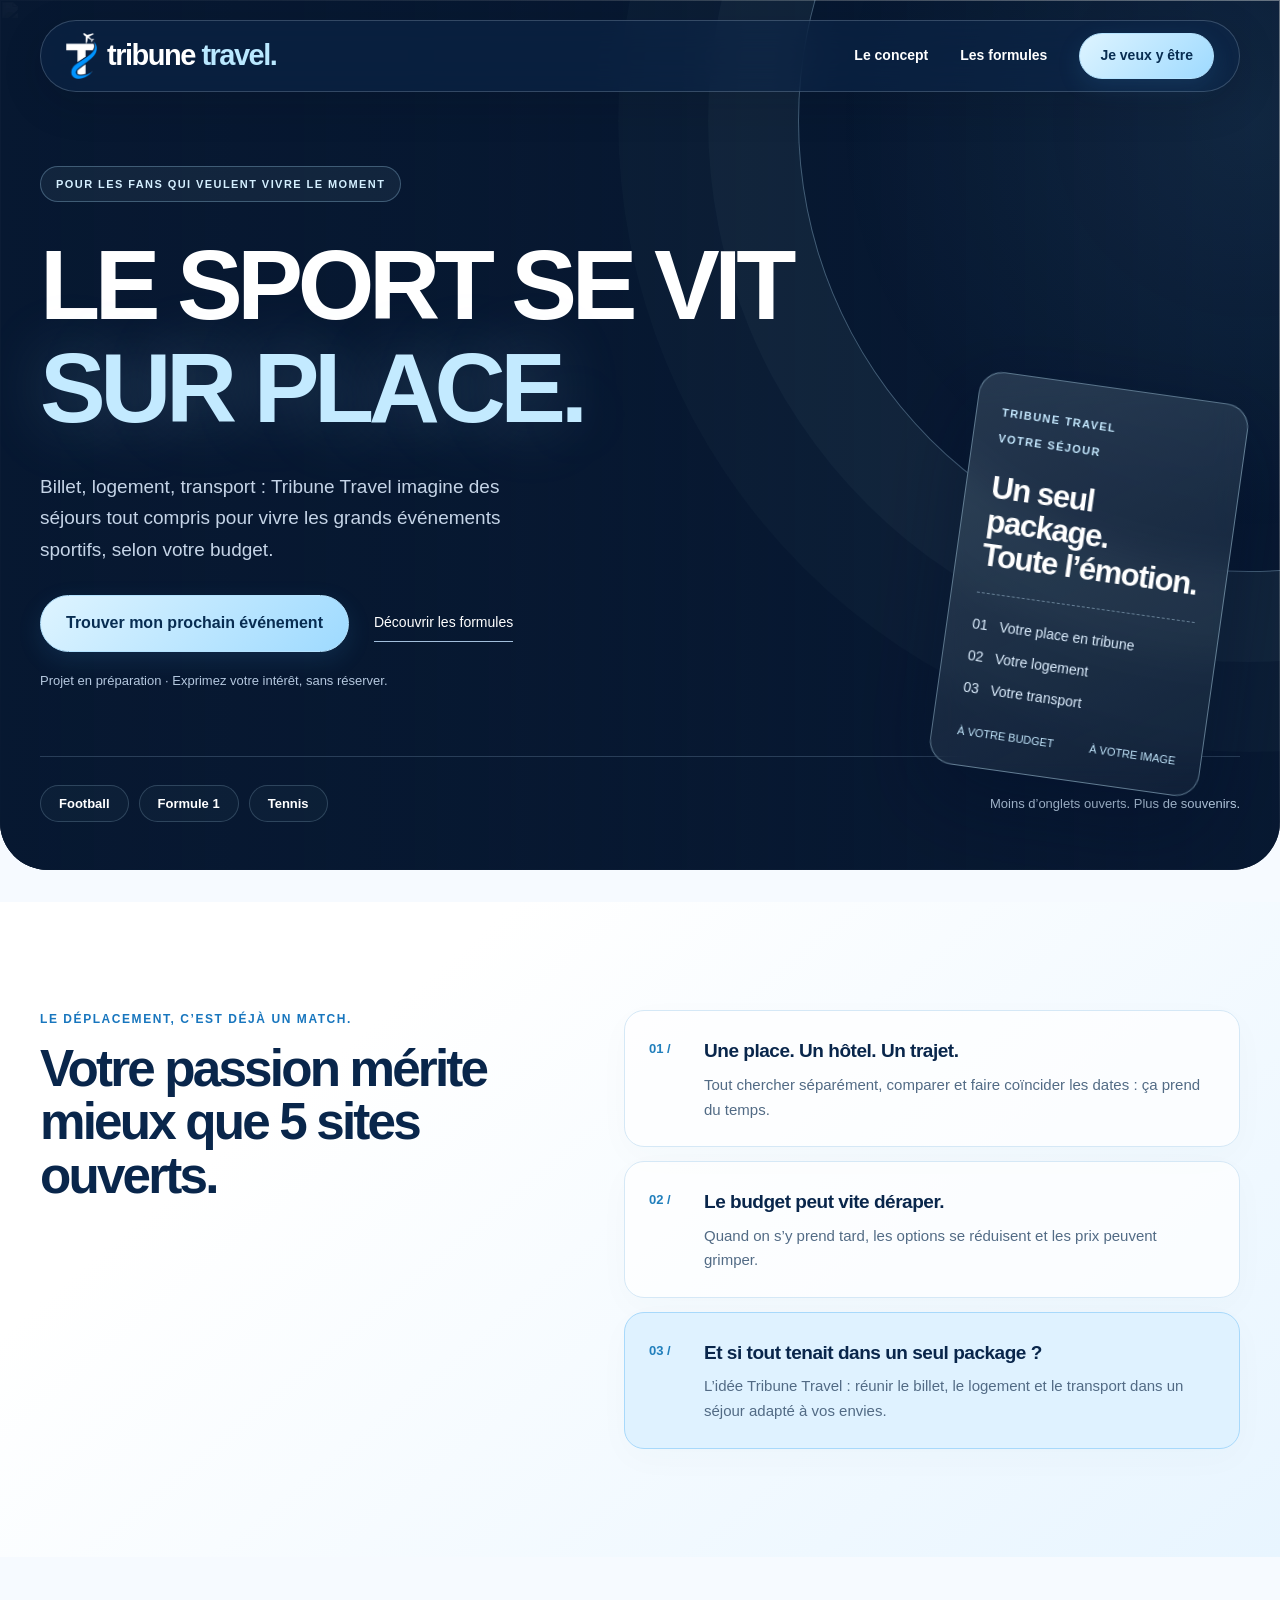
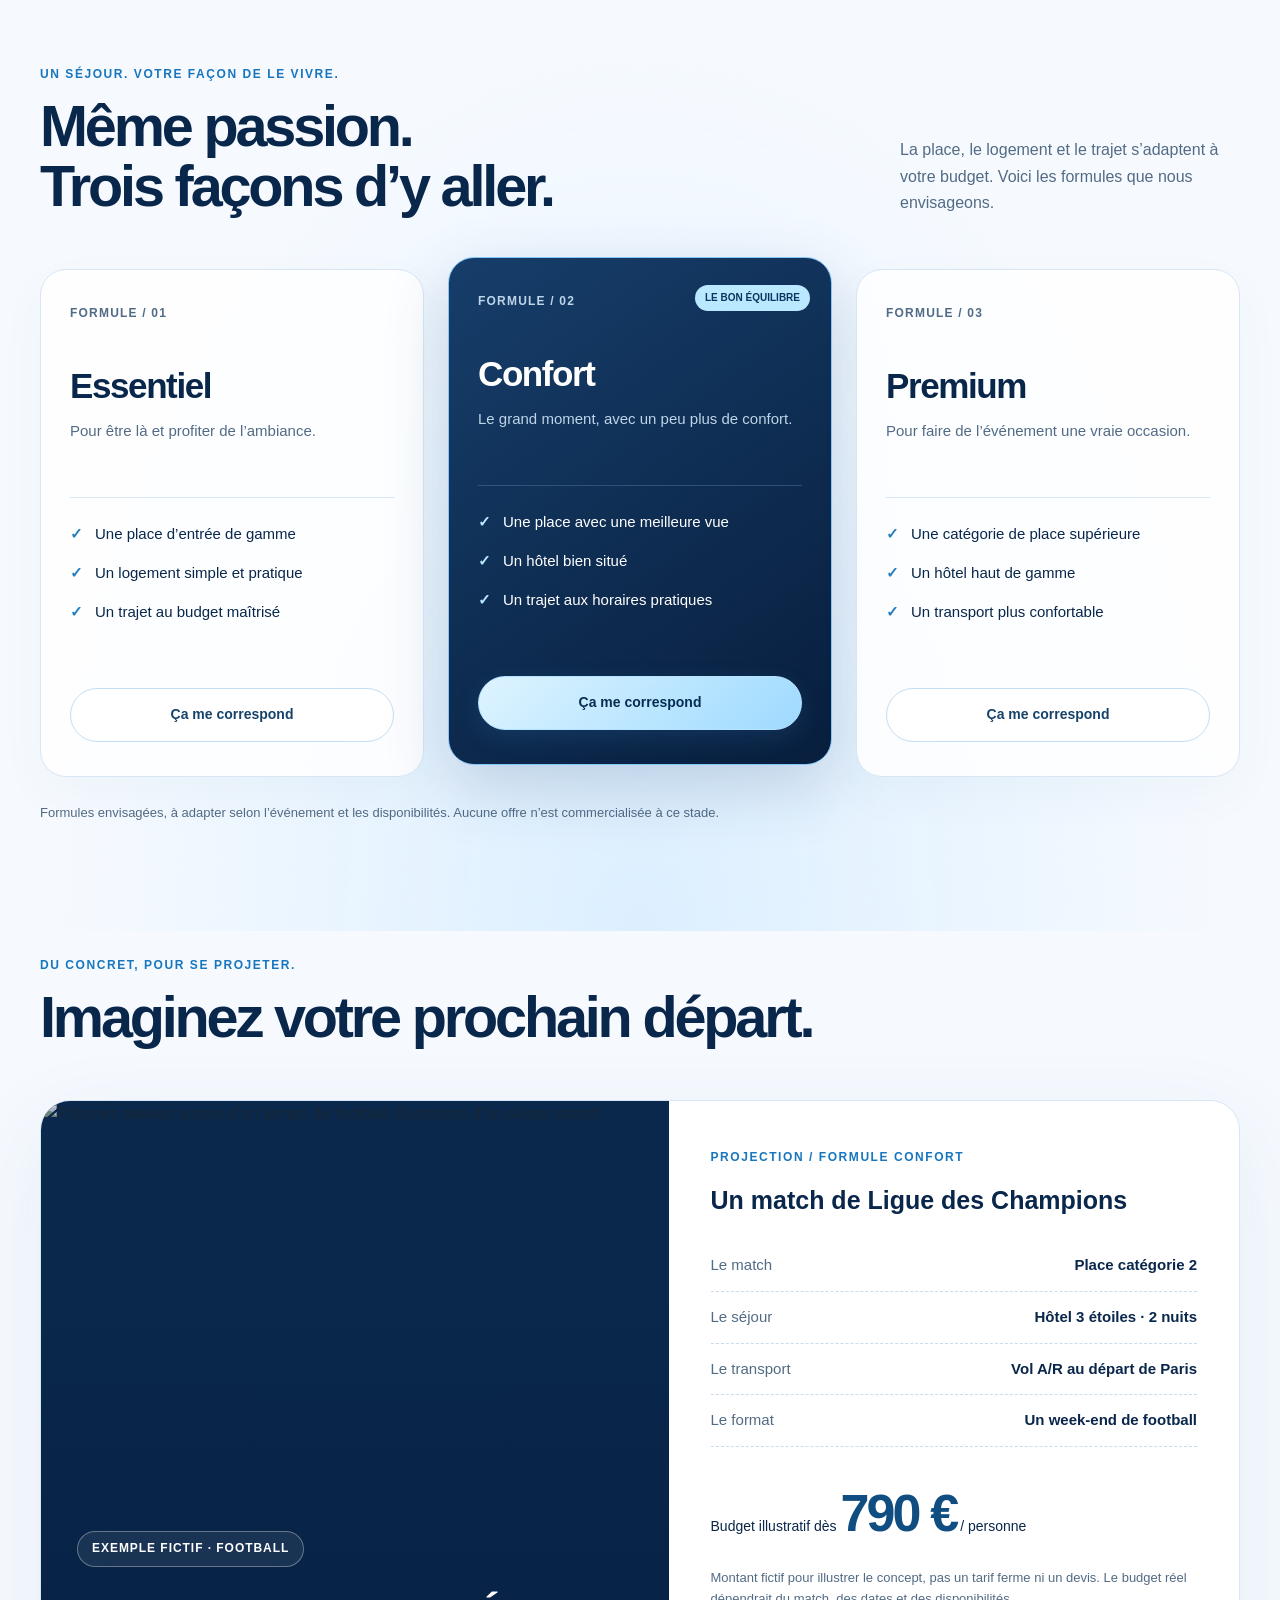
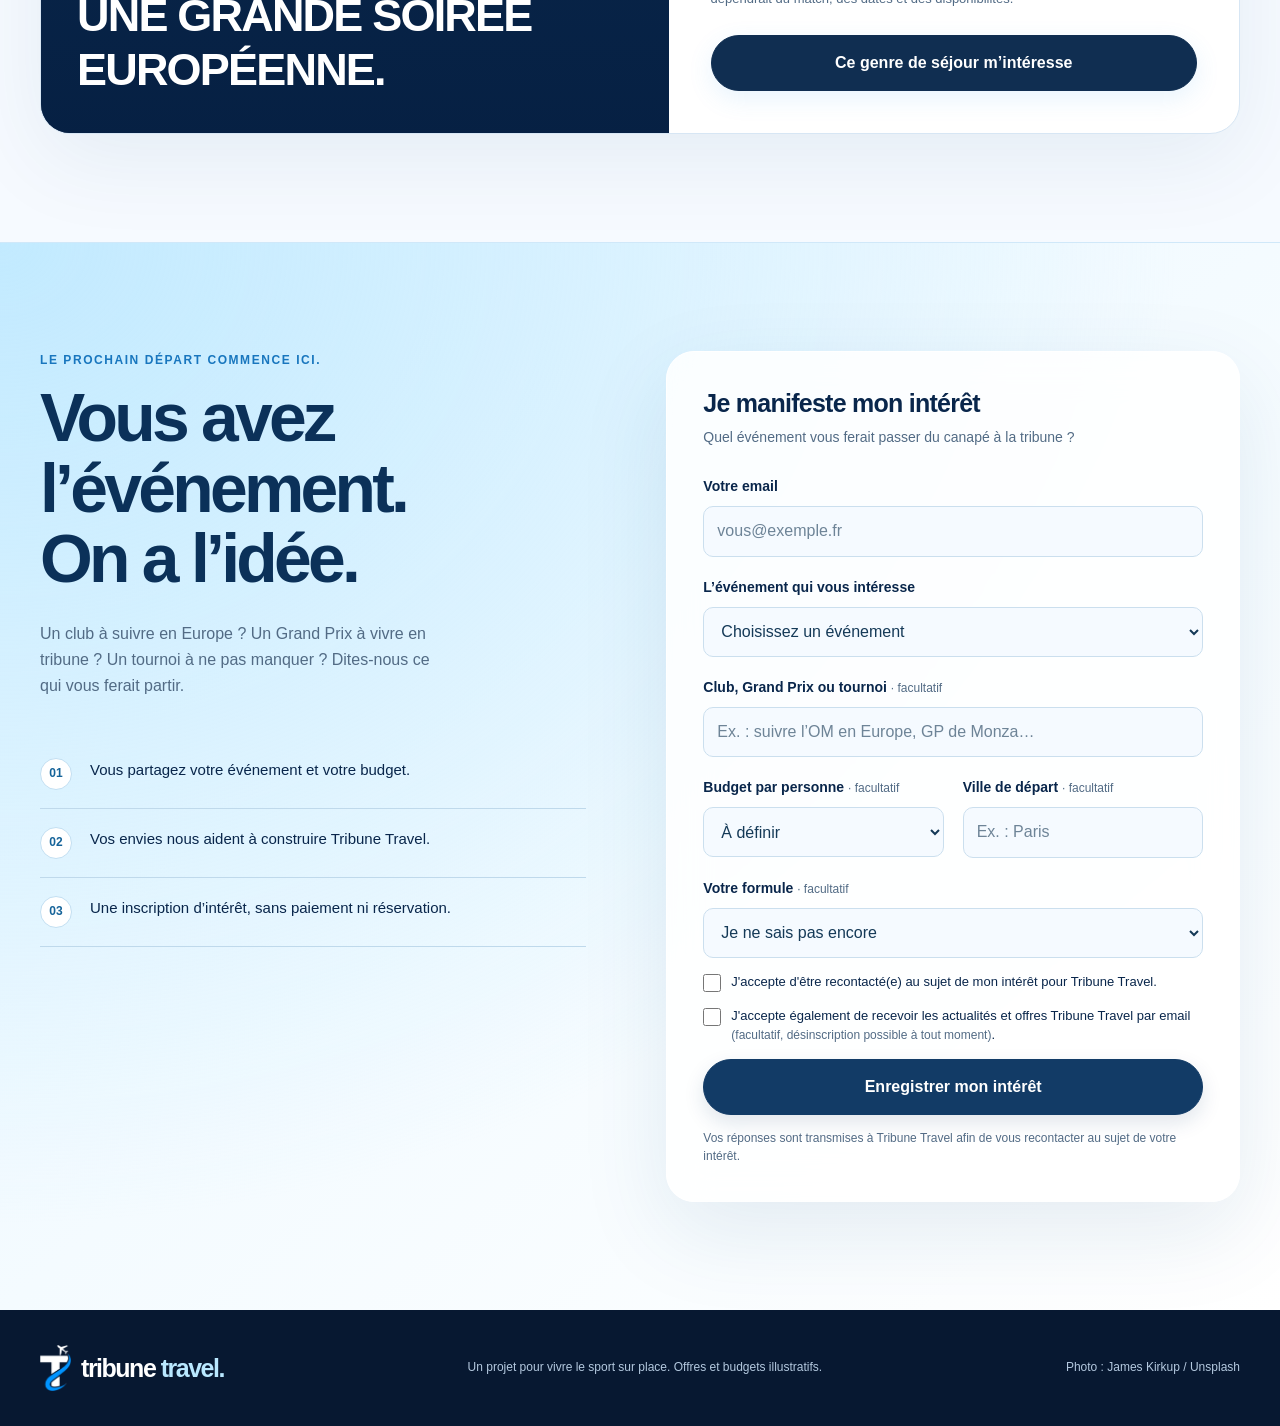
==== commit b3a97470: "logo et nom modifiés" ====
--- a/index.html
+++ b/index.html
@@ -6,11 +6,11 @@
 
   <!-- Le contenu vient de js/config.js. Seule exception : ces deux lignes, lues sans JavaScript
        par les aperçus de liens (LinkedIn, WhatsApp...), sont à mettre à jour ici si le nom change. -->
-  <title>EventTrip — Le sport se vit sur place.</title>
-  <meta name="description" content="EventTrip : un projet de séjours sportifs avec billet, logement et transport, adaptés à votre budget. Faites-nous connaître l’événement qui vous fait rêver.">
+  <title>Tribune Travel — Le sport se vit sur place.</title>
+  <meta name="description" content="Tribune Travel : un projet de séjours sportifs avec billet, logement et transport, adaptés à votre budget. Faites-nous connaître l’événement qui vous fait rêver.">
 
   <meta name="theme-color" content="#071831">
-  <link rel="icon" href="data:,">
+  <link rel="icon" type="image/png" href="assets/favicon.png">
 
   <link rel="stylesheet" href="css/variables.css">
   <link rel="stylesheet" href="css/base.css">
@@ -42,7 +42,7 @@
       <img class="hero-image" src="https://images.unsplash.com/photo-1665413811870-5b29a250f64a?auto=format&amp;fit=crop&amp;w=1800&amp;q=85" alt="" fetchpriority="high">
       <div class="wrap hero-content">
         <aside class="hero-ticket" data-aria-label="Le concept {name}">
-          <span class="ticket-label"><span data-text="nameUpper"></span> / VOTRE SÉJOUR</span>
+          <span class="ticket-label"><span data-text="nameUpper"></span><br>VOTRE SÉJOUR</span>
           <strong>Un seul package.<br>Toute l’émotion.</strong>
           <div class="ticket-items">
             <span>01 &nbsp; Votre place en tribune</span>
--- a/css/header.css
+++ b/css/header.css
@@ -25,13 +25,22 @@
 }
 
 .brand {
+  display: inline-flex;
+  align-items: center;
+  gap: 10px;
   font-size: 29px;
   letter-spacing: -1.5px;
   font-weight: 900;
+  white-space: nowrap;
 }
 
 .brand span {
   color: var(--accent);
+}
+
+.brand-icon {
+  width: auto;
+  height: 46px;
 }
 
 .nav-links {
@@ -50,4 +59,5 @@
   min-height: 45px;
   font-size: 14px;
   padding: 10px 20px;
+  white-space: nowrap;
 }
--- a/css/responsive.css
+++ b/css/responsive.css
@@ -114,6 +114,19 @@
 
   .nav-links>a:not(.btn) {
     display: none;
+  }
+
+  .nav {
+    gap: 12px;
+  }
+
+  .brand-icon {
+    height: 38px;
+  }
+
+  header .brand {
+    font-size: 21px;
+    letter-spacing: -1px;
   }
 
   .nav .btn {
@@ -316,3 +329,17 @@
   }
 
 }
+
+/* Petits téléphones : le nom rétrécit, puis seule l'icône reste dans le menu */
+@media (max-width: 400px) {
+  header .brand {
+    font-size: 18px;
+    gap: 8px;
+  }
+}
+
+@media (max-width: 340px) {
+  header .brand strong {
+    display: none;
+  }
+}
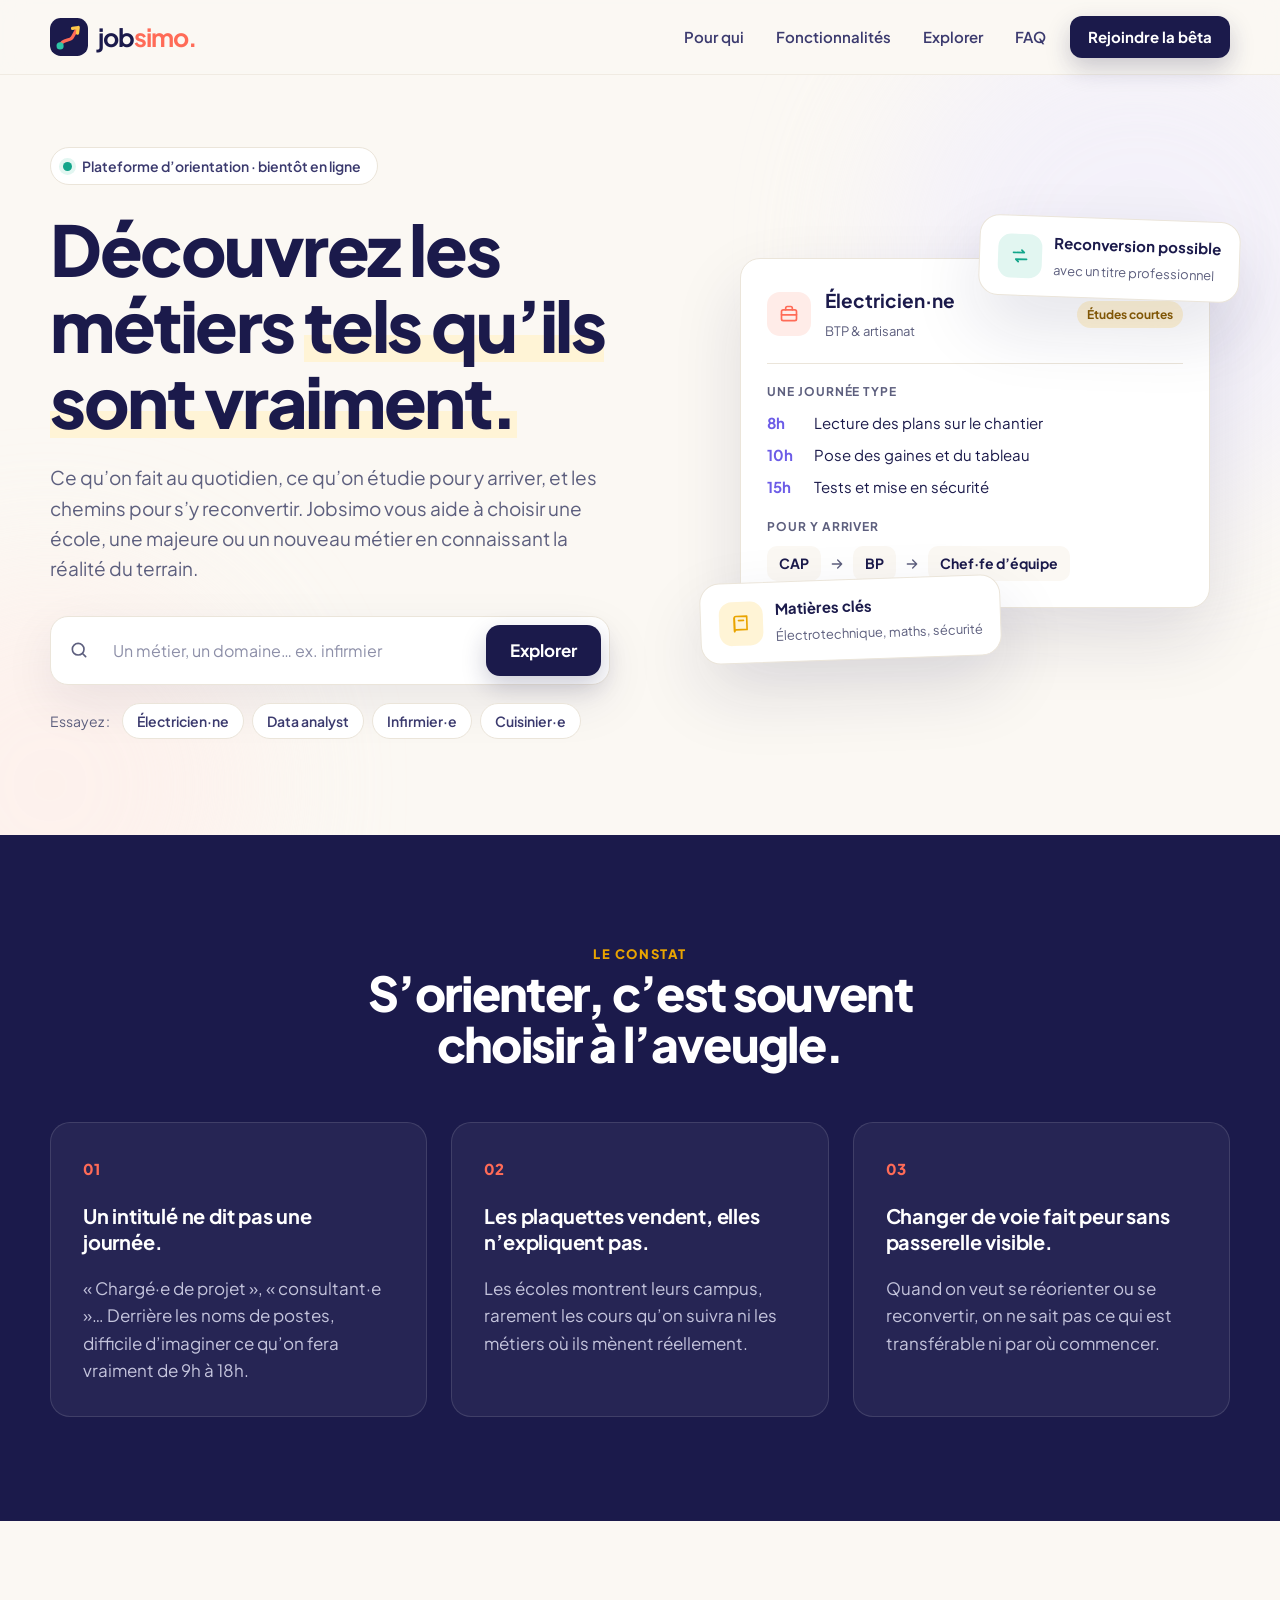
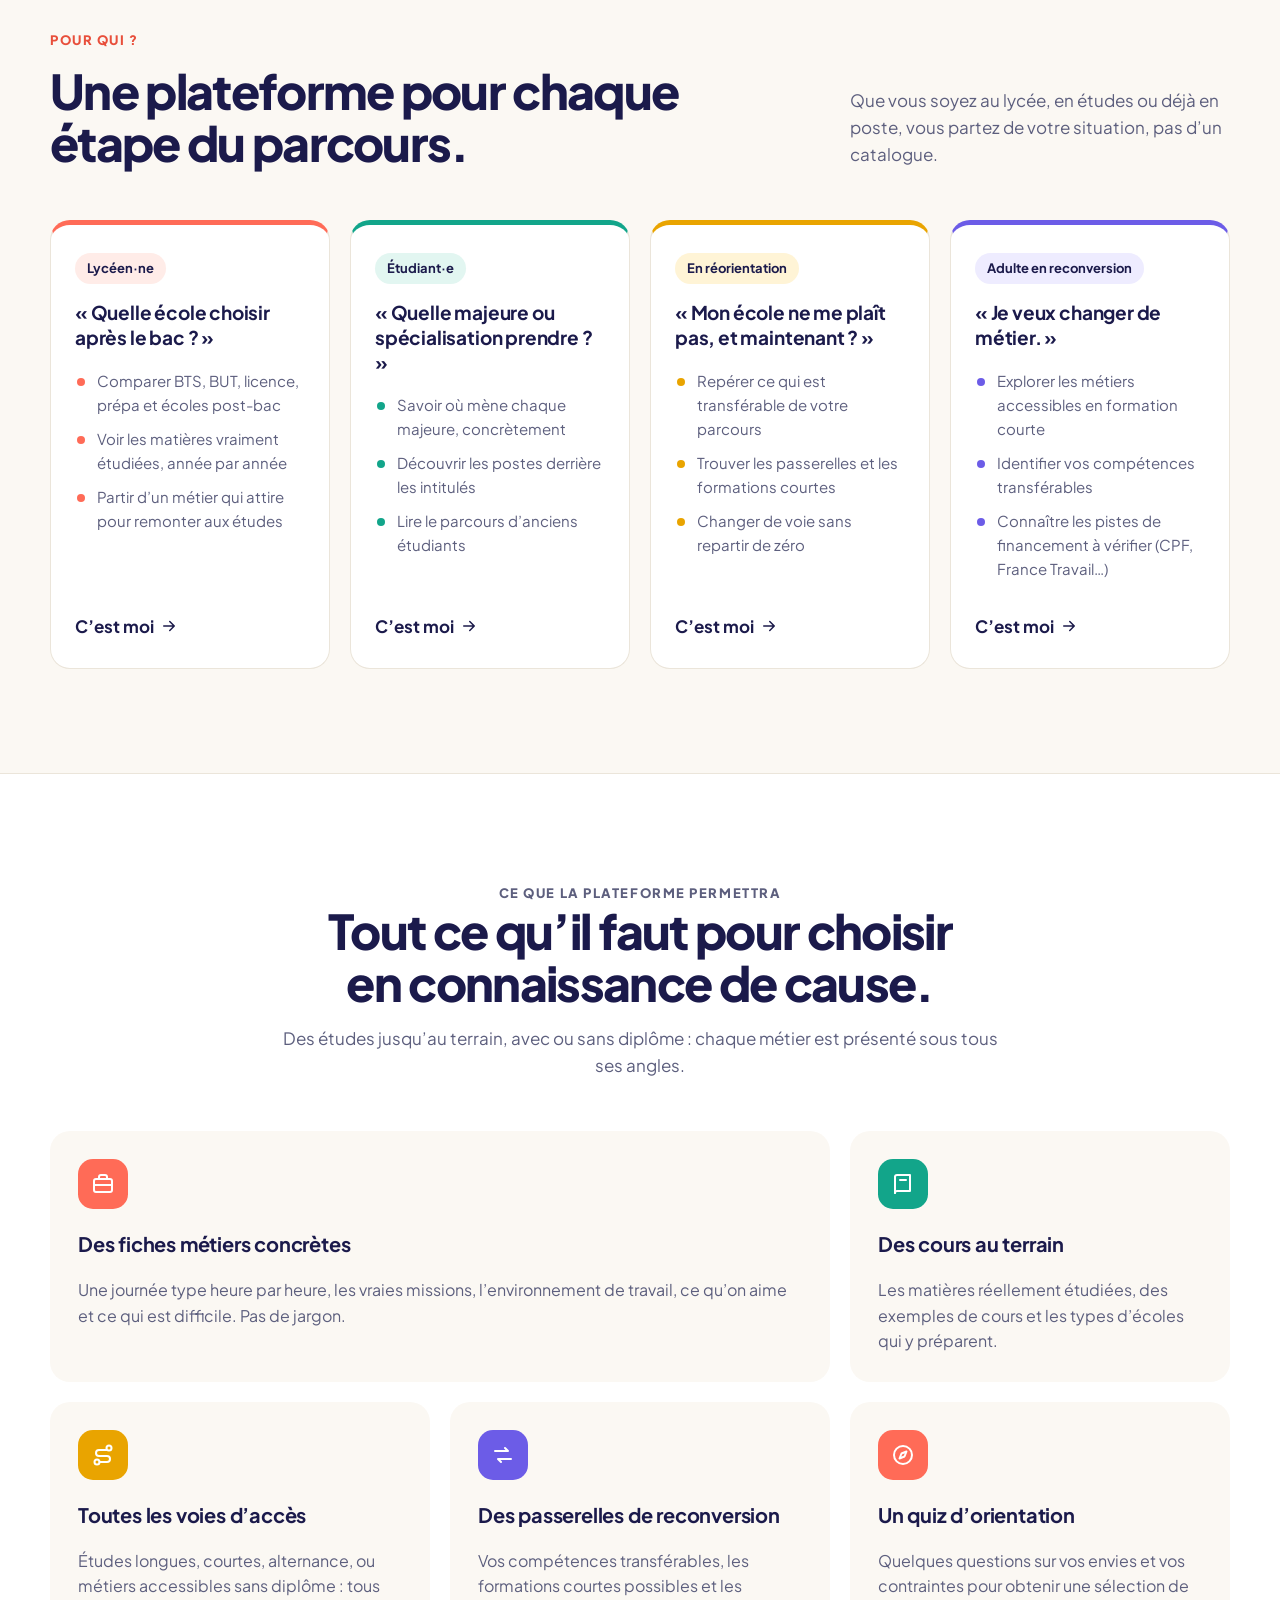
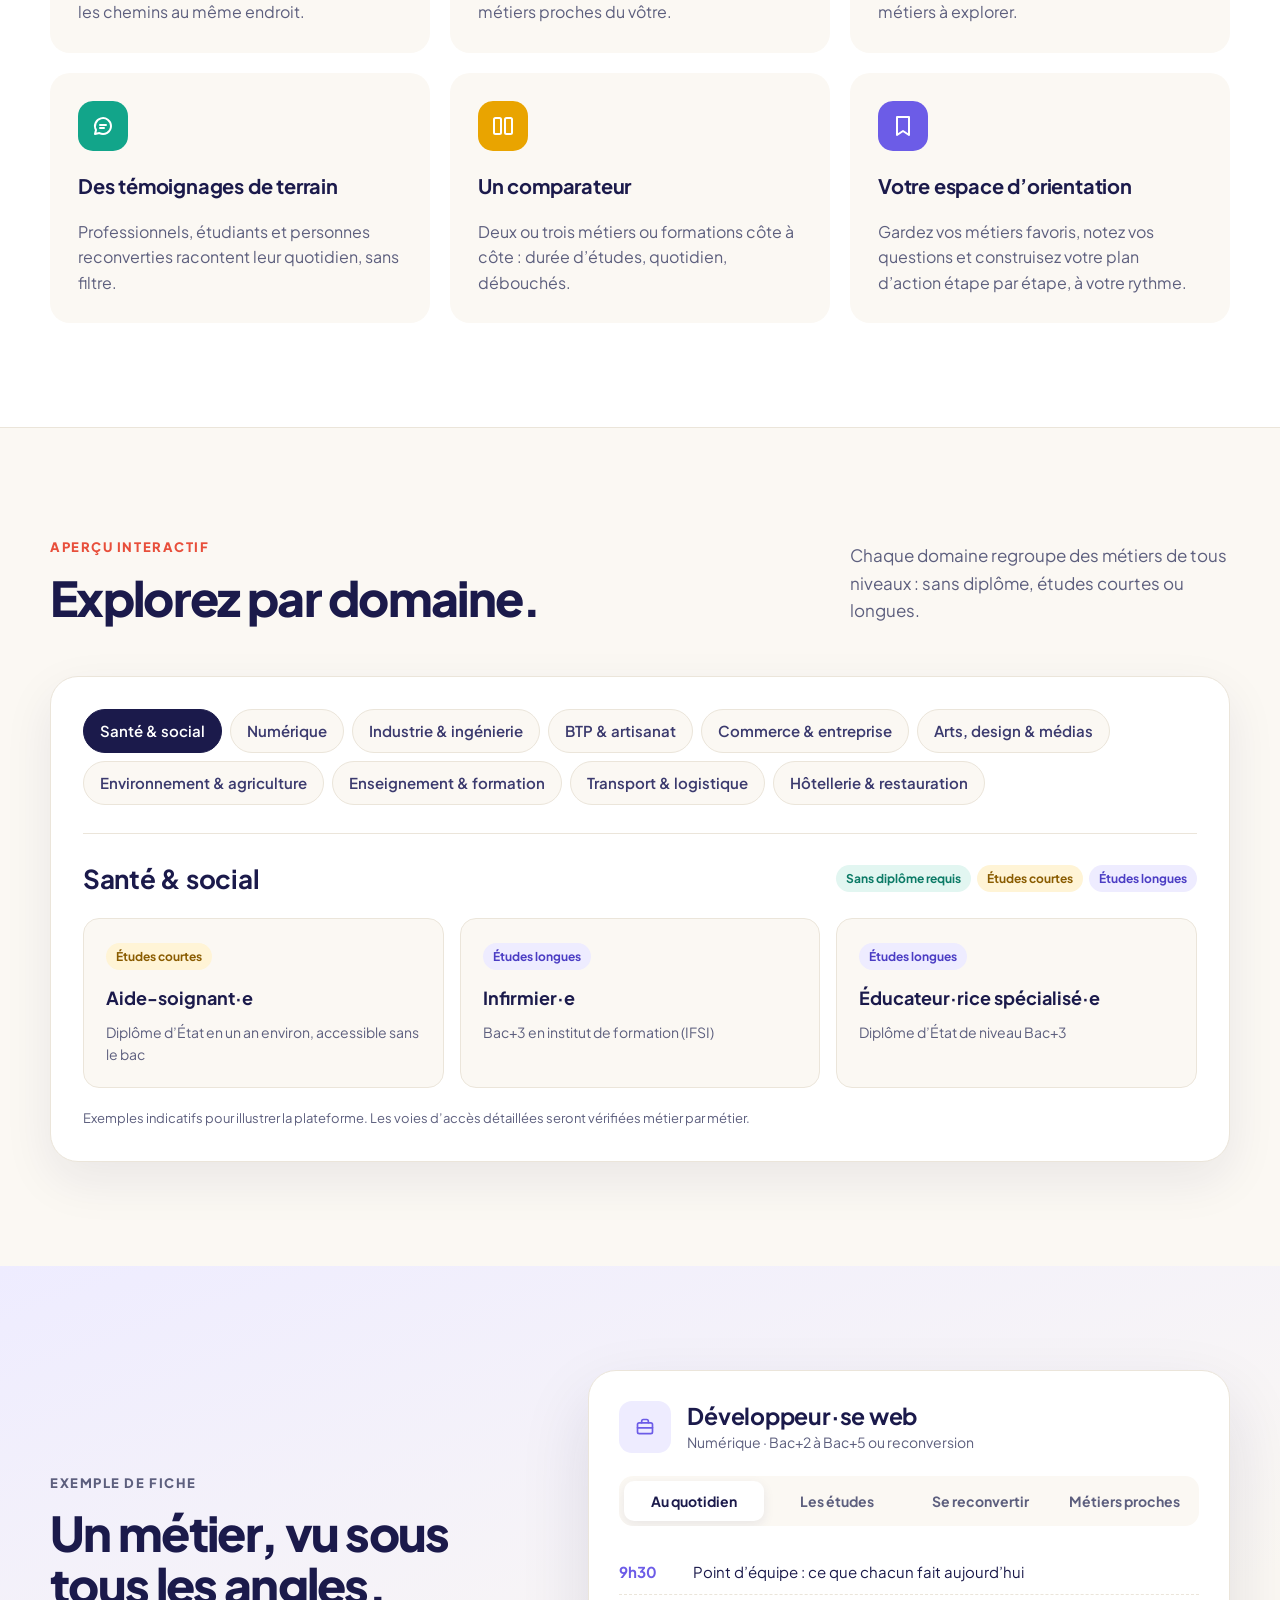
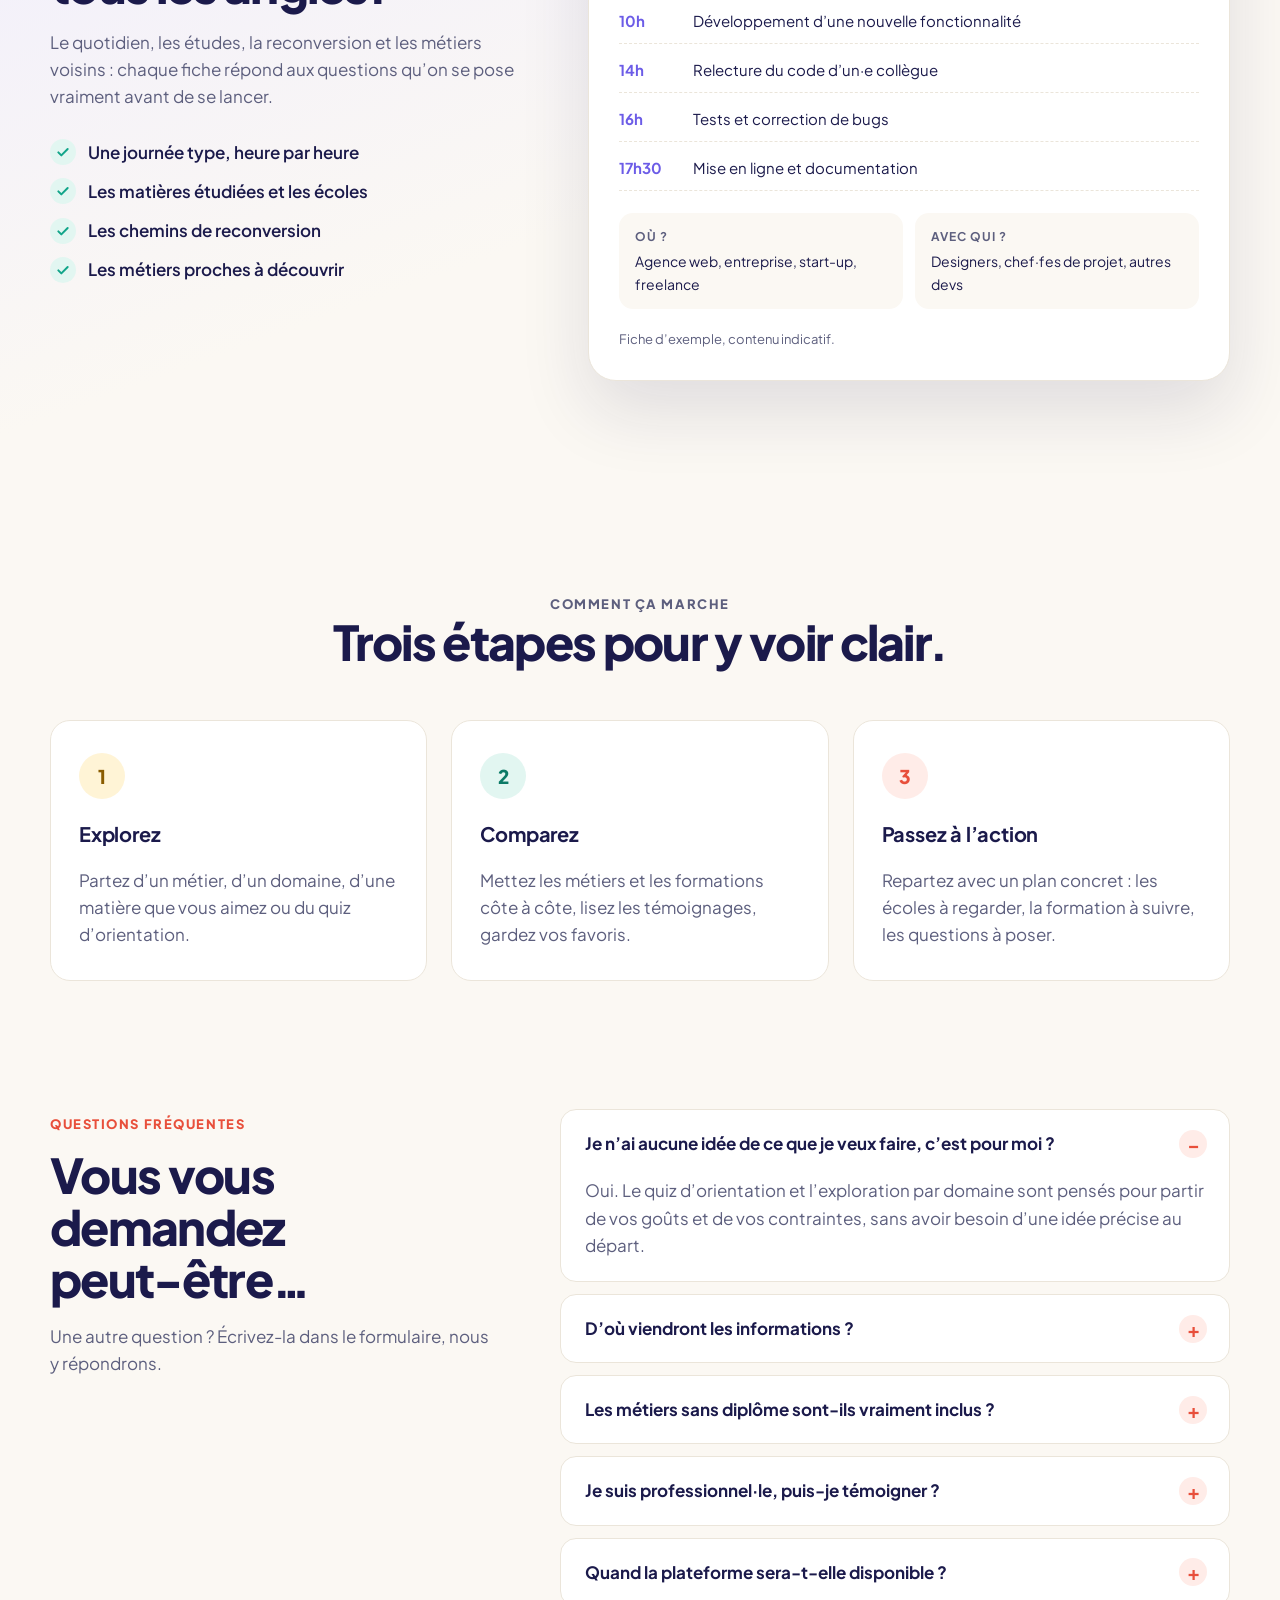
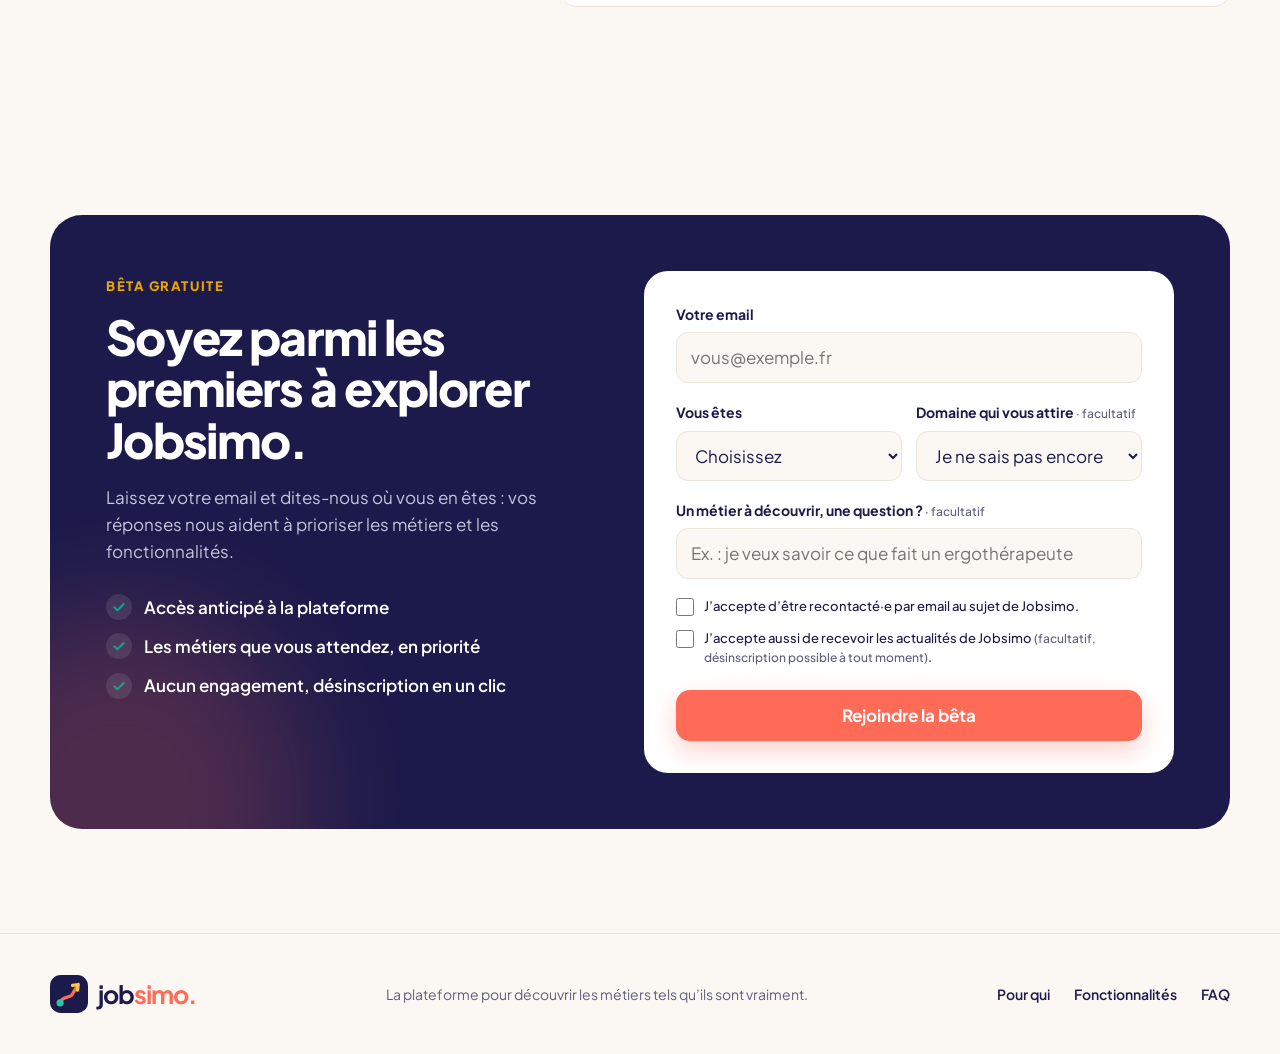
==== commit e6f63642: "Jobsimo" ====
--- a/index.html
+++ b/index.html
@@ -6,242 +6,460 @@
 
   <!-- Le contenu vient de js/config.js. Seule exception : ces deux lignes, lues sans JavaScript
        par les aperçus de liens (LinkedIn, WhatsApp...), sont à mettre à jour ici si le nom change. -->
-  <title>Tribune Travel — Le sport se vit sur place.</title>
-  <meta name="description" content="Tribune Travel : un projet de séjours sportifs avec billet, logement et transport, adaptés à votre budget. Faites-nous connaître l’événement qui vous fait rêver.">
-
-  <meta name="theme-color" content="#071831">
-  <link rel="icon" type="image/png" href="assets/favicon.png">
+  <title>Jobsimo — Découvrez les métiers tels qu’ils sont vraiment</title>
+  <meta name="description" content="Jobsimo : la plateforme pour découvrir les métiers réels, les études qui y mènent et les passerelles pour se reconvertir. Pour les lycéens, les étudiants et les adultes en reconversion.">
+
+  <meta name="theme-color" content="#1b1a4b">
+  <link rel="icon" type="image/svg+xml" href="assets/logo.svg">
+  <link rel="preload" href="assets/fonts/plus-jakarta-sans.woff2" as="font" type="font/woff2" crossorigin>
 
   <link rel="stylesheet" href="css/variables.css">
   <link rel="stylesheet" href="css/base.css">
   <link rel="stylesheet" href="css/header.css">
   <link rel="stylesheet" href="css/hero.css">
-  <link rel="stylesheet" href="css/concept.css">
-  <link rel="stylesheet" href="css/formules.css">
-  <link rel="stylesheet" href="css/exemple.css">
-  <link rel="stylesheet" href="css/interet.css">
+  <link rel="stylesheet" href="css/constat.css">
+  <link rel="stylesheet" href="css/profils.css">
+  <link rel="stylesheet" href="css/fonctionnalites.css">
+  <link rel="stylesheet" href="css/explorer.css">
+  <link rel="stylesheet" href="css/fiche.css">
+  <link rel="stylesheet" href="css/etapes.css">
+  <link rel="stylesheet" href="css/faq.css">
+  <link rel="stylesheet" href="css/inscription.css">
   <link rel="stylesheet" href="css/footer.css">
   <link rel="stylesheet" href="css/responsive.css">
-  <link rel="stylesheet" href="css/animations.css">
 </head>
 <body>
-  <header>
+  <!-- Icônes, réutilisées dans la page avec <use href="#i-..."> -->
+  <svg width="0" height="0" style="position:absolute" aria-hidden="true">
+    <symbol id="i-search" viewBox="0 0 24 24"><circle cx="11" cy="11" r="7"/><path d="m20 20-3.5-3.5"/></symbol>
+    <symbol id="i-briefcase" viewBox="0 0 24 24"><rect x="3" y="7" width="18" height="13" rx="2"/><path d="M8 7V5a2 2 0 0 1 2-2h4a2 2 0 0 1 2 2v2M3 13h18"/></symbol>
+    <symbol id="i-book" viewBox="0 0 24 24"><path d="M4 5a2 2 0 0 1 2-2h13v16H6a2 2 0 0 0-2 2z"/><path d="M4 21V5M9 8h6"/></symbol>
+    <symbol id="i-route" viewBox="0 0 24 24"><circle cx="6" cy="19" r="2.5"/><circle cx="18" cy="5" r="2.5"/><path d="M8.5 19H16a3 3 0 0 0 0-6H8a3 3 0 0 1 0-6h7.5"/></symbol>
+    <symbol id="i-switch" viewBox="0 0 24 24"><path d="M4 8h13l-3-3M20 16H7l3 3"/></symbol>
+    <symbol id="i-compass" viewBox="0 0 24 24"><circle cx="12" cy="12" r="9"/><path d="m15.5 8.5-2 5-5 2 2-5z"/></symbol>
+    <symbol id="i-chat" viewBox="0 0 24 24"><path d="M20 12a8 8 0 0 1-11.6 7.1L4 20l1-4A8 8 0 1 1 20 12z"/><path d="M9 11h6M9 14h4"/></symbol>
+    <symbol id="i-columns" viewBox="0 0 24 24"><rect x="3" y="4" width="7" height="16" rx="1.5"/><rect x="14" y="4" width="7" height="16" rx="1.5"/></symbol>
+    <symbol id="i-bookmark" viewBox="0 0 24 24"><path d="M6 3h12v18l-6-4-6 4z"/></symbol>
+    <symbol id="i-arrow" viewBox="0 0 24 24"><path d="M5 12h14M13 6l6 6-6 6"/></symbol>
+    <symbol id="i-check" viewBox="0 0 24 24"><path d="m5 12.5 4.5 4.5L19 7.5"/></symbol>
+    <symbol id="i-clock" viewBox="0 0 24 24"><circle cx="12" cy="12" r="9"/><path d="M12 7v5l3 2"/></symbol>
+  </svg>
+
+  <header class="site-header">
     <nav class="wrap nav" aria-label="Navigation principale">
       <a href="#accueil" class="brand" data-logo data-aria-label="{name}, accueil"></a>
       <div class="nav-links">
-        <a href="#concept">Le concept</a>
-        <a href="#formules">Les formules</a>
-        <a href="#interet" class="btn">Je veux y être</a>
-      </div>
+        <a href="#pour-qui">Pour qui</a>
+        <a href="#fonctionnalites">Fonctionnalités</a>
+        <a href="#explorer">Explorer</a>
+        <a href="#faq">FAQ</a>
+      </div>
+      <a href="#inscription" class="btn btn-primary btn-small">Rejoindre la bêta</a>
     </nav>
   </header>
 
   <main>
     <!-- Accueil -->
     <section id="accueil" class="hero">
-      <img class="hero-image" src="https://images.unsplash.com/photo-1665413811870-5b29a250f64a?auto=format&amp;fit=crop&amp;w=1800&amp;q=85" alt="" fetchpriority="high">
-      <div class="wrap hero-content">
-        <aside class="hero-ticket" data-aria-label="Le concept {name}">
-          <span class="ticket-label"><span data-text="nameUpper"></span><br>VOTRE SÉJOUR</span>
-          <strong>Un seul package.<br>Toute l’émotion.</strong>
-          <div class="ticket-items">
-            <span>01 &nbsp; Votre place en tribune</span>
-            <span>02 &nbsp; Votre logement</span>
-            <span>03 &nbsp; Votre transport</span>
-          </div>
-          <div class="ticket-bottom">
-            <span>À VOTRE BUDGET</span>
-            <span>À VOTRE IMAGE</span>
-          </div>
-        </aside>
-        <div class="eyebrow">Pour les fans qui veulent vivre le moment</div>
-        <h1><span data-text="sloganLine1"></span><br><span class="outline-text" data-text="sloganLine2"></span></h1>
-        <p class="intro">Billet, logement, transport : <span data-text="name"></span> imagine des séjours tout compris pour vivre les grands événements sportifs, selon votre budget.</p>
-        <div class="hero-actions">
-          <a class="btn" href="#interet">Trouver mon prochain événement</a>
-          <a href="#formules">Découvrir les formules</a>
-        </div>
-        <p class="hero-note">Projet en préparation · Exprimez votre intérêt, sans réserver.</p>
-        <div class="hero-bottom">
-          <div class="sports" id="sports"></div>
-          <p>Moins d’onglets ouverts. Plus de souvenirs.</p>
-        </div>
-      </div>
-    </section>
-
-    <!-- Le concept -->
-    <section id="concept" class="problem">
-      <div class="wrap problem-grid">
-        <div>
-          <p class="eyebrow">Le déplacement, c’est déjà un match.</p>
-          <h2>Votre passion mérite<br>mieux que 5 sites ouverts.</h2>
-        </div>
-        <div class="pain-list">
-          <div class="pain">
-            <span class="num">01 /</span>
-            <div>
-              <b>Une place. Un hôtel. Un trajet.</b>
-              <p>Tout chercher séparément, comparer et faire coïncider les dates : ça prend du temps.</p>
-            </div>
-          </div>
-          <div class="pain">
-            <span class="num">02 /</span>
-            <div>
-              <b>Le budget peut vite déraper.</b>
-              <p>Quand on s’y prend tard, les options se réduisent et les prix peuvent grimper.</p>
-            </div>
-          </div>
-          <div class="pain">
-            <span class="num">03 /</span>
-            <div>
-              <b>Et si tout tenait dans un seul package ?</b>
-              <p>L’idée <span data-text="name"></span> : réunir le billet, le logement et le transport dans un séjour adapté à vos envies.</p>
-            </div>
-          </div>
-        </div>
-      </div>
-    </section>
-
-    <!-- Les formules : les cartes sont créées depuis "formulas" dans js/config.js -->
-    <section id="formules">
+      <div class="wrap hero-grid">
+        <div class="hero-copy">
+          <p class="pill"><span class="dot"></span>Plateforme d’orientation · bientôt en ligne</p>
+          <h1>Découvrez les métiers <span class="highlight">tels qu’ils sont vraiment.</span></h1>
+          <p class="intro">Ce qu’on fait au quotidien, ce qu’on étudie pour y arriver, et les chemins pour s’y reconvertir. <span data-text="name"></span> vous aide à choisir une école, une majeure ou un nouveau métier en connaissant la réalité du terrain.</p>
+
+          <form class="search" id="hero-search" role="search">
+            <svg class="icon" aria-hidden="true"><use href="#i-search"/></svg>
+            <label class="sr-only" for="q">Rechercher un métier ou un domaine</label>
+            <input id="q" name="q" type="search" placeholder="Un métier, un domaine… ex. infirmier" autocomplete="off">
+            <button type="submit" class="btn btn-primary">Explorer</button>
+          </form>
+          <p class="search-status" id="search-status" role="status"></p>
+          <div class="chips" aria-label="Recherches suggérées">
+            <span class="chips-label">Essayez :</span>
+            <button type="button" class="chip" data-search="Électricien">Électricien·ne</button>
+            <button type="button" class="chip" data-search="Data analyst">Data analyst</button>
+            <button type="button" class="chip" data-search="Infirmier">Infirmier·e</button>
+            <button type="button" class="chip" data-search="Cuisinier">Cuisinier·e</button>
+          </div>
+        </div>
+
+        <!-- Aperçu de l'interface (décoratif) -->
+        <div class="hero-visual" aria-hidden="true">
+          <div class="mock-card mock-main">
+            <div class="mock-head">
+              <span class="mock-icon"><svg class="icon"><use href="#i-briefcase"/></svg></span>
+              <div>
+                <strong>Électricien·ne</strong>
+                <small>BTP & artisanat</small>
+              </div>
+              <span class="level level-short">Études courtes</span>
+            </div>
+            <div class="mock-section">
+              <span class="mock-label">Une journée type</span>
+              <ul class="mock-timeline">
+                <li><b>8h</b> Lecture des plans sur le chantier</li>
+                <li><b>10h</b> Pose des gaines et du tableau</li>
+                <li><b>15h</b> Tests et mise en sécurité</li>
+              </ul>
+            </div>
+            <div class="mock-section">
+              <span class="mock-label">Pour y arriver</span>
+              <div class="mock-path">
+                <span>CAP</span><svg class="icon"><use href="#i-arrow"/></svg><span>BP</span><svg class="icon"><use href="#i-arrow"/></svg><span>Chef·fe d’équipe</span>
+              </div>
+            </div>
+          </div>
+          <div class="mock-float mock-float-1">
+            <span class="mock-icon tone-2"><svg class="icon"><use href="#i-switch"/></svg></span>
+            <div><strong>Reconversion possible</strong><small>avec un titre professionnel</small></div>
+          </div>
+          <div class="mock-float mock-float-2">
+            <span class="mock-icon tone-3"><svg class="icon"><use href="#i-book"/></svg></span>
+            <div><strong>Matières clés</strong><small>Électrotechnique, maths, sécurité</small></div>
+          </div>
+        </div>
+      </div>
+    </section>
+
+    <!-- Le constat -->
+    <section id="constat" class="constat">
+      <div class="wrap">
+        <div class="section-head centered">
+          <p class="eyebrow">Le constat</p>
+          <h2>S’orienter, c’est souvent choisir à l’aveugle.</h2>
+        </div>
+        <div class="constat-grid">
+          <article>
+            <span class="constat-num">01</span>
+            <h3>Un intitulé ne dit pas une journée.</h3>
+            <p>« Chargé·e de projet », « consultant·e »… Derrière les noms de postes, difficile d’imaginer ce qu’on fera vraiment de 9h à 18h.</p>
+          </article>
+          <article>
+            <span class="constat-num">02</span>
+            <h3>Les plaquettes vendent, elles n’expliquent pas.</h3>
+            <p>Les écoles montrent leurs campus, rarement les cours qu’on suivra ni les métiers où ils mènent réellement.</p>
+          </article>
+          <article>
+            <span class="constat-num">03</span>
+            <h3>Changer de voie fait peur sans passerelle visible.</h3>
+            <p>Quand on veut se réorienter ou se reconvertir, on ne sait pas ce qui est transférable ni par où commencer.</p>
+          </article>
+        </div>
+      </div>
+    </section>
+
+    <!-- Pour qui : cartes créées depuis "profiles" dans js/config.js -->
+    <section id="pour-qui" class="profils">
       <div class="wrap">
         <div class="section-head">
           <div>
-            <p class="eyebrow accent">Un séjour. Votre façon de le vivre.</p>
-            <h2>Même passion.<br>Trois façons d’y aller.</h2>
-          </div>
-          <p>La place, le logement et le trajet s’adaptent à votre budget. Voici les formules que nous envisageons.</p>
-        </div>
-        <div class="formulas" id="formulas"></div>
-        <template id="formula-template">
-          <article class="formula">
-            <p class="count"></p>
-            <span class="flag"></span>
+            <p class="eyebrow">Pour qui ?</p>
+            <h2>Une plateforme pour chaque étape du parcours.</h2>
+          </div>
+          <p>Que vous soyez au lycée, en études ou déjà en poste, vous partez de votre situation, pas d’un catalogue.</p>
+        </div>
+        <div class="profile-grid" id="profiles"></div>
+        <template id="profile-template">
+          <article class="profile-card">
+            <span class="profile-tag"></span>
             <h3></h3>
-            <p class="desc"></p>
             <ul></ul>
-            <button class="btn" type="button">Ça me correspond</button>
+            <a href="#inscription" class="profile-link">C’est moi <svg class="icon" aria-hidden="true"><use href="#i-arrow"/></svg></a>
           </article>
         </template>
-        <p class="small-note">Formules envisagées, à adapter selon l’événement et les disponibilités. Aucune offre n’est commercialisée à ce stade.</p>
-      </div>
-    </section>
-
-    <!-- Exemple de séjour -->
-    <section id="exemple" class="example">
+      </div>
+    </section>
+
+    <!-- Fonctionnalités -->
+    <section id="fonctionnalites" class="features">
+      <div class="wrap">
+        <div class="section-head centered">
+          <p class="eyebrow">Ce que la plateforme permettra</p>
+          <h2>Tout ce qu’il faut pour choisir en connaissance de cause.</h2>
+          <p>Des études jusqu’au terrain, avec ou sans diplôme : chaque métier est présenté sous tous ses angles.</p>
+        </div>
+        <div class="feature-grid">
+          <article class="feature feature-wide tone-1">
+            <span class="feature-icon"><svg class="icon"><use href="#i-briefcase"/></svg></span>
+            <h3>Des fiches métiers concrètes</h3>
+            <p>Une journée type heure par heure, les vraies missions, l’environnement de travail, ce qu’on aime et ce qui est difficile. Pas de jargon.</p>
+          </article>
+          <article class="feature tone-2">
+            <span class="feature-icon"><svg class="icon"><use href="#i-book"/></svg></span>
+            <h3>Des cours au terrain</h3>
+            <p>Les matières réellement étudiées, des exemples de cours et les types d’écoles qui y préparent.</p>
+          </article>
+          <article class="feature tone-3">
+            <span class="feature-icon"><svg class="icon"><use href="#i-route"/></svg></span>
+            <h3>Toutes les voies d’accès</h3>
+            <p>Études longues, courtes, alternance, ou métiers accessibles sans diplôme : tous les chemins au même endroit.</p>
+          </article>
+          <article class="feature tone-4">
+            <span class="feature-icon"><svg class="icon"><use href="#i-switch"/></svg></span>
+            <h3>Des passerelles de reconversion</h3>
+            <p>Vos compétences transférables, les formations courtes possibles et les métiers proches du vôtre.</p>
+          </article>
+          <article class="feature tone-1">
+            <span class="feature-icon"><svg class="icon"><use href="#i-compass"/></svg></span>
+            <h3>Un quiz d’orientation</h3>
+            <p>Quelques questions sur vos envies et vos contraintes pour obtenir une sélection de métiers à explorer.</p>
+          </article>
+          <article class="feature tone-2">
+            <span class="feature-icon"><svg class="icon"><use href="#i-chat"/></svg></span>
+            <h3>Des témoignages de terrain</h3>
+            <p>Professionnels, étudiants et personnes reconverties racontent leur quotidien, sans filtre.</p>
+          </article>
+          <article class="feature tone-3">
+            <span class="feature-icon"><svg class="icon"><use href="#i-columns"/></svg></span>
+            <h3>Un comparateur</h3>
+            <p>Deux ou trois métiers ou formations côte à côte : durée d’études, quotidien, débouchés.</p>
+          </article>
+          <article class="feature tone-4">
+            <span class="feature-icon"><svg class="icon"><use href="#i-bookmark"/></svg></span>
+            <h3>Votre espace d’orientation</h3>
+            <p>Gardez vos métiers favoris, notez vos questions et construisez votre plan d’action étape par étape, à votre rythme.</p>
+          </article>
+        </div>
+      </div>
+    </section>
+
+    <!-- Explorer par domaine : onglets et métiers créés depuis "domains" dans js/config.js -->
+    <section id="explorer" class="explorer">
       <div class="wrap">
         <div class="section-head">
           <div>
-            <p class="eyebrow accent">Du concret, pour se projeter.</p>
-            <h2>Imaginez votre prochain départ.</h2>
-          </div>
-        </div>
-        <article class="trip">
-          <div class="trip-visual">
-            <img src="https://images.unsplash.com/photo-1665413811870-5b29a250f64a?auto=format&amp;fit=crop&amp;w=1100&amp;q=80" alt="Tribunes pleines autour d’un terrain de football, illustration d’un séjour sportif" loading="lazy">
-            <div class="trip-caption">
-              <span class="tag">Exemple fictif · Football</span>
-              <h3>Une grande soirée<br>européenne.</h3>
-            </div>
-          </div>
-          <div class="trip-info">
-            <span class="eyebrow accent">Projection / Formule <span data-text="exampleFormula"></span></span>
-            <h3>Un match de Ligue des Champions</h3>
-            <dl>
-              <div><dt>Le match</dt><dd>Place catégorie 2</dd></div>
-              <div><dt>Le séjour</dt><dd>Hôtel 3 étoiles · 2 nuits</dd></div>
-              <div><dt>Le transport</dt><dd>Vol A/R au départ de Paris</dd></div>
-              <div><dt>Le format</dt><dd>Un week-end de football</dd></div>
-            </dl>
-            <p class="price">Budget illustratif dès <strong data-text="examplePrice"></strong> / personne</p>
-            <p class="small-note">Montant fictif pour illustrer le concept, pas un tarif ferme ni un devis. Le budget réel dépendrait du match, des dates et des disponibilités.</p>
-            <button type="button" class="btn" id="example-cta">Ce genre de séjour m’intéresse</button>
-          </div>
+            <p class="eyebrow">Aperçu interactif</p>
+            <h2>Explorez par domaine.</h2>
+          </div>
+          <p>Chaque domaine regroupe des métiers de tous niveaux : sans diplôme, études courtes ou longues.</p>
+        </div>
+        <div class="explorer-panel">
+          <div class="domain-tabs" id="domain-tabs" role="tablist" aria-label="Domaines"></div>
+          <div class="domain-content">
+            <div class="domain-content-head">
+              <h3 id="domain-title"></h3>
+              <div class="legend">
+                <span class="level level-none">Sans diplôme requis</span>
+                <span class="level level-short">Études courtes</span>
+                <span class="level level-long">Études longues</span>
+              </div>
+            </div>
+            <div class="job-grid" id="domain-jobs" role="tabpanel"></div>
+            <p class="small-note">Exemples indicatifs pour illustrer la plateforme. Les voies d’accès détaillées seront vérifiées métier par métier.</p>
+          </div>
+        </div>
+      </div>
+    </section>
+
+    <!-- Exemple de fiche métier -->
+    <section id="fiche" class="fiche">
+      <div class="wrap fiche-grid">
+        <div class="fiche-copy">
+          <p class="eyebrow">Exemple de fiche</p>
+          <h2>Un métier, vu sous tous les angles.</h2>
+          <p>Le quotidien, les études, la reconversion et les métiers voisins : chaque fiche répond aux questions qu’on se pose vraiment avant de se lancer.</p>
+          <ul class="checklist">
+            <li><svg class="icon" aria-hidden="true"><use href="#i-check"/></svg>Une journée type, heure par heure</li>
+            <li><svg class="icon" aria-hidden="true"><use href="#i-check"/></svg>Les matières étudiées et les écoles</li>
+            <li><svg class="icon" aria-hidden="true"><use href="#i-check"/></svg>Les chemins de reconversion</li>
+            <li><svg class="icon" aria-hidden="true"><use href="#i-check"/></svg>Les métiers proches à découvrir</li>
+          </ul>
+        </div>
+
+        <article class="sheet">
+          <div class="sheet-head">
+            <span class="mock-icon"><svg class="icon" aria-hidden="true"><use href="#i-briefcase"/></svg></span>
+            <div>
+              <h3>Développeur·se web</h3>
+              <p>Numérique · Bac+2 à Bac+5 ou reconversion</p>
+            </div>
+          </div>
+          <div class="sheet-tabs" role="tablist" aria-label="Sections de la fiche">
+            <button type="button" role="tab" aria-selected="true" aria-controls="tab-quotidien">Au quotidien</button>
+            <button type="button" role="tab" aria-selected="false" aria-controls="tab-etudes">Les études</button>
+            <button type="button" role="tab" aria-selected="false" aria-controls="tab-reconversion">Se reconvertir</button>
+            <button type="button" role="tab" aria-selected="false" aria-controls="tab-proches">Métiers proches</button>
+          </div>
+
+          <div class="sheet-panel" id="tab-quotidien" role="tabpanel">
+            <ul class="timeline">
+              <li><b>9h30</b><span>Point d’équipe : ce que chacun fait aujourd’hui</span></li>
+              <li><b>10h</b><span>Développement d’une nouvelle fonctionnalité</span></li>
+              <li><b>14h</b><span>Relecture du code d’un·e collègue</span></li>
+              <li><b>16h</b><span>Tests et correction de bugs</span></li>
+              <li><b>17h30</b><span>Mise en ligne et documentation</span></li>
+            </ul>
+            <div class="sheet-facts">
+              <div><span>Où ?</span>Agence web, entreprise, start-up, freelance</div>
+              <div><span>Avec qui ?</span>Designers, chef·fes de projet, autres devs</div>
+            </div>
+          </div>
+
+          <div class="sheet-panel" id="tab-etudes" role="tabpanel" hidden>
+            <p class="sheet-label">Écoles et formations</p>
+            <ul class="tag-list">
+              <li>BTS SIO · 2 ans</li><li>BUT Informatique · 3 ans</li><li>Licence et master informatique</li><li>École d’ingénieurs ou spécialisée</li>
+            </ul>
+            <p class="sheet-label">Matières étudiées</p>
+            <ul class="tag-list soft">
+              <li>Algorithmique</li><li>Bases de données (SQL)</li><li>HTML, CSS, JavaScript</li><li>Réseaux et systèmes</li><li>Gestion de projet</li><li>Anglais technique</li>
+            </ul>
+          </div>
+
+          <div class="sheet-panel" id="tab-reconversion" role="tabpanel" hidden>
+            <ul class="timeline">
+              <li><b>1</b><span>Tester ses envies avec des cours gratuits en ligne</span></li>
+              <li><b>2</b><span>Suivre une formation intensive de quelques mois, menant par exemple au titre professionnel « Développeur web et web mobile »</span></li>
+              <li><b>3</b><span>Construire un portfolio de projets, puis un premier poste ou un stage</span></li>
+            </ul>
+            <div class="sheet-facts">
+              <div><span>Financement</span>Pistes à vérifier selon votre situation : CPF, France Travail, employeur</div>
+              <div><span>Atouts transférables</span>Rigueur, logique, sens du service</div>
+            </div>
+          </div>
+
+          <div class="sheet-panel" id="tab-proches" role="tabpanel" hidden>
+            <ul class="tag-list">
+              <li>Intégrateur·rice web</li><li>Développeur·se mobile</li><li>Testeur·se QA</li><li>Product owner</li><li>Data analyst</li>
+            </ul>
+            <p class="sheet-text">Chaque fiche renvoie vers des métiers voisins pour élargir les pistes au lieu de les fermer.</p>
+          </div>
+          <p class="small-note">Fiche d’exemple, contenu indicatif.</p>
         </article>
       </div>
     </section>
 
-    <!-- Manifester son intérêt -->
-    <section id="interet" class="signup">
-      <div class="wrap signup-grid">
+    <!-- Comment ça marche -->
+    <section id="comment" class="steps">
+      <div class="wrap">
+        <div class="section-head centered">
+          <p class="eyebrow">Comment ça marche</p>
+          <h2>Trois étapes pour y voir clair.</h2>
+        </div>
+        <ol class="step-list">
+          <li>
+            <span class="step-num">1</span>
+            <h3>Explorez</h3>
+            <p>Partez d’un métier, d’un domaine, d’une matière que vous aimez ou du quiz d’orientation.</p>
+          </li>
+          <li>
+            <span class="step-num">2</span>
+            <h3>Comparez</h3>
+            <p>Mettez les métiers et les formations côte à côte, lisez les témoignages, gardez vos favoris.</p>
+          </li>
+          <li>
+            <span class="step-num">3</span>
+            <h3>Passez à l’action</h3>
+            <p>Repartez avec un plan concret : les écoles à regarder, la formation à suivre, les questions à poser.</p>
+          </li>
+        </ol>
+      </div>
+    </section>
+
+    <!-- FAQ -->
+    <section id="faq" class="faq">
+      <div class="wrap faq-grid">
+        <div>
+          <p class="eyebrow">Questions fréquentes</p>
+          <h2>Vous vous demandez peut-être…</h2>
+          <p class="muted">Une autre question ? Écrivez-la dans le formulaire, nous y répondrons.</p>
+        </div>
+        <div class="faq-list">
+          <details open>
+            <summary>Je n’ai aucune idée de ce que je veux faire, c’est pour moi ?</summary>
+            <p>Oui. Le quiz d’orientation et l’exploration par domaine sont pensés pour partir de vos goûts et de vos contraintes, sans avoir besoin d’une idée précise au départ.</p>
+          </details>
+          <details>
+            <summary>D’où viendront les informations ?</summary>
+            <p>Nous prévoyons de croiser des sources officielles sur les métiers et les formations avec des témoignages de professionnels et d’étudiants, pour montrer à la fois les règles et la réalité.</p>
+          </details>
+          <details>
+            <summary>Les métiers sans diplôme sont-ils vraiment inclus ?</summary>
+            <p>Oui. Beaucoup de métiers s’apprennent sur le terrain, en apprentissage ou en formation courte. Ils ont toute leur place sur <span data-text="name"></span>.</p>
+          </details>
+          <details>
+            <summary>Je suis professionnel·le, puis-je témoigner ?</summary>
+            <p>Avec plaisir ! Indiquez-le dans le formulaire : nous recherchons des personnes de tous métiers pour raconter leur quotidien.</p>
+          </details>
+          <details>
+            <summary>Quand la plateforme sera-t-elle disponible ?</summary>
+            <p>Elle est en cours de construction. En vous inscrivant, vous serez prévenu·e dès l’ouverture et pourrez tester les premières fonctionnalités.</p>
+          </details>
+        </div>
+      </div>
+    </section>
+
+    <!-- Inscription -->
+    <section id="inscription" class="signup">
+      <div class="wrap signup-card">
         <div class="signup-copy">
-          <p class="eyebrow">Le prochain départ commence ici.</p>
-          <h2>Vous avez<br>l’événement.<br>On a l’idée.</h2>
-          <p>Un club à suivre en Europe ? Un Grand Prix à vivre en tribune ? Un tournoi à ne pas manquer ? Dites-nous ce qui vous ferait partir.</p>
-          <div class="steps">
-            <div class="step"><span>01</span><div>Vous partagez votre événement et votre budget.</div></div>
-            <div class="step"><span>02</span><div>Vos envies nous aident à construire <span data-text="name"></span>.</div></div>
-            <div class="step"><span>03</span><div>Une inscription d’intérêt, sans paiement ni réservation.</div></div>
-          </div>
-        </div>
-
-        <div class="form-panel">
-          <h3>Je manifeste mon intérêt</h3>
-          <p>Quel événement vous ferait passer du canapé à la tribune ?</p>
-          <form id="interest-form">
-            <div class="fields">
-              <div class="field full">
-                <label for="email">Votre email</label>
-                <input id="email" name="email" type="email" autocomplete="email" maxlength="254" placeholder="vous@exemple.fr" required>
-              </div>
-              <div class="field full">
-                <label for="event">L’événement qui vous intéresse</label>
-                <select id="event" name="event" data-options="events" required>
-                  <option value="">Choisissez un événement</option>
-                </select>
-              </div>
-              <div class="field full">
-                <label for="details">Club, Grand Prix ou tournoi <span class="optional">· facultatif</span></label>
-                <input id="details" name="details" placeholder="Ex. : suivre l’OM en Europe, GP de Monza…" maxlength="180">
-              </div>
-              <div class="field">
-                <label for="budget">Budget par personne <span class="optional">· facultatif</span></label>
-                <select id="budget" name="budget" data-options="budgets">
-                  <option value="">À définir</option>
-                </select>
-              </div>
-              <div class="field">
-                <label for="departure">Ville de départ <span class="optional">· facultatif</span></label>
-                <input id="departure" name="departure" placeholder="Ex. : Paris" maxlength="100" autocomplete="address-level2">
-              </div>
-              <div class="field full">
-                <label for="formula">Votre formule <span class="optional">· facultatif</span></label>
-                <select id="formula" name="formula" data-options="formulas">
-                  <option value="">Je ne sais pas encore</option>
-                </select>
-              </div>
-            </div>
-            <div class="honeypot" aria-hidden="true">
-              <label for="website">Site web</label>
-              <input id="website" name="website" tabindex="-1" autocomplete="off">
-            </div>
-            <label class="consent">
-              <input type="checkbox" name="consent" required>
-              <span>J'accepte d'être recontacté(e) au sujet de mon intérêt pour <span data-text="name"></span>.</span>
-            </label>
-            <label class="consent">
-              <input type="checkbox" name="marketing">
-              <span>J'accepte également de recevoir les actualités et offres <span data-text="name"></span> par email <span class="optional">(facultatif, désinscription possible à tout moment)</span>.</span>
-            </label>
-            <button type="submit" class="btn">Enregistrer mon intérêt</button>
-            <p class="local-note">Vos réponses sont transmises à <span data-text="name"></span> afin de vous recontacter au sujet de votre intérêt.</p>
-            <div id="status" class="status" role="status" aria-live="polite"></div>
-          </form>
-        </div>
+          <p class="eyebrow">Bêta gratuite</p>
+          <h2>Soyez parmi les premiers à explorer <span data-text="name"></span>.</h2>
+          <p>Laissez votre email et dites-nous où vous en êtes : vos réponses nous aident à prioriser les métiers et les fonctionnalités.</p>
+          <ul class="checklist light">
+            <li><svg class="icon" aria-hidden="true"><use href="#i-check"/></svg>Accès anticipé à la plateforme</li>
+            <li><svg class="icon" aria-hidden="true"><use href="#i-check"/></svg>Les métiers que vous attendez, en priorité</li>
+            <li><svg class="icon" aria-hidden="true"><use href="#i-check"/></svg>Aucun engagement, désinscription en un clic</li>
+          </ul>
+        </div>
+
+        <form class="signup-form" id="signup-form">
+          <div class="field">
+            <label for="email">Votre email</label>
+            <input id="email" name="email" type="email" autocomplete="email" maxlength="254" placeholder="vous@exemple.fr" required>
+          </div>
+          <div class="field-row">
+            <div class="field">
+              <label for="profile">Vous êtes</label>
+              <select id="profile" name="profile" data-options="profiles" required>
+                <option value="">Choisissez</option>
+              </select>
+            </div>
+            <div class="field">
+              <label for="domain">Domaine qui vous attire <span class="optional">· facultatif</span></label>
+              <select id="domain" name="domain" data-options="domains">
+                <option value="">Je ne sais pas encore</option>
+              </select>
+            </div>
+          </div>
+          <div class="field">
+            <label for="message">Un métier à découvrir, une question ? <span class="optional">· facultatif</span></label>
+            <input id="message" name="message" maxlength="300" placeholder="Ex. : je veux savoir ce que fait un ergothérapeute">
+          </div>
+          <div class="honeypot" aria-hidden="true">
+            <label for="website">Site web</label>
+            <input id="website" name="website" tabindex="-1" autocomplete="off">
+          </div>
+          <label class="consent">
+            <input type="checkbox" name="consent" required>
+            <span>J’accepte d’être recontacté·e par email au sujet de <span data-text="name"></span>.</span>
+          </label>
+          <label class="consent">
+            <input type="checkbox" name="marketing">
+            <span>J’accepte aussi de recevoir les actualités de <span data-text="name"></span> <span class="optional">(facultatif, désinscription possible à tout moment)</span>.</span>
+          </label>
+          <button type="submit" class="btn btn-accent btn-block">Rejoindre la bêta</button>
+          <div id="status" class="status" role="status" aria-live="polite"></div>
+        </form>
       </div>
     </section>
   </main>
 
-  <footer>
+  <footer class="site-footer">
     <div class="wrap footer-inner">
       <a href="#accueil" class="brand" data-logo></a>
-      <p>Un projet pour vivre le sport sur place. Offres et budgets illustratifs.</p>
-      <a class="credit" href="https://unsplash.com/photos/a-crowd-of-people-in-a-stadium-ZItxALG5_pk" target="_blank" rel="noopener noreferrer">Photo : James Kirkup / Unsplash</a>
+      <p>La plateforme pour découvrir les métiers tels qu’ils sont vraiment.</p>
+      <nav class="footer-links" aria-label="Liens du pied de page">
+        <a href="#pour-qui">Pour qui</a>
+        <a href="#fonctionnalites">Fonctionnalités</a>
+        <a href="#faq">FAQ</a>
+      </nav>
     </div>
   </footer>
 
   <script src="js/config.js"></script>
   <script src="js/render.js"></script>
+  <script src="js/explorer.js"></script>
   <script src="js/form.js"></script>
 </body>
 </html>
--- a/css/variables.css
+++ b/css/variables.css
@@ -1,25 +1,40 @@
-/* Couleurs et dimensions principales du site.
-   Le nom, les formules et les textes clés se changent dans js/config.js. */
+/* Couleurs, police et dimensions principales du site.
+   Le nom, les profils et les domaines se changent dans js/config.js. */
+
+@font-face {
+  font-family: 'Plus Jakarta Sans';
+  src: url('../assets/fonts/plus-jakarta-sans.woff2') format('woff2');
+  font-weight: 200 800;
+  font-display: swap;
+}
 
 :root {
-  /* Fonds et textes */
-  --bg: #f6faff;
-  --panel: #fff;
-  --text: #09264b;
-  --muted: #526b85;
-  --line: #d7e6f4;
+  /* Indigo : le côté sérieux (titres, boutons principaux, fonds sombres) */
+  --ink: #1b1a4b;
+  --ink-soft: #3b3a6e;
+  --muted: #5d5f7e;
 
-  /* Bleu nuit : hero et pied de page */
-  --navy: #071831;
-  --navy-rgb: 7 24 49; /* même couleur, pour les versions transparentes */
+  /* Fonds */
+  --bg: #fbf8f3;
+  --surface: #ffffff;
+  --line: #ebe5da;
 
-  /* Bleu clair : logo et accents */
-  --accent: #b9e8ff;
-  --accent-rgb: 185 232 255; /* même couleur, pour les versions transparentes */
+  /* Les quatre couleurs "sympa", chacune avec sa version claire */
+  --tone-1: #ff6b57;       /* corail */
+  --tone-1-soft: #ffece8;
+  --tone-2: #12a58a;       /* menthe */
+  --tone-2-soft: #e2f6f1;
+  --tone-3: #e9a400;       /* soleil */
+  --tone-3-soft: #fff4d6;
+  --tone-4: #6c5ce7;       /* lilas */
+  --tone-4-soft: #eeecff;
 
-  /* Bleu vif : titres et petits labels */
-  --blue: #1876be;
+  /* Couleur d'action (boutons d'inscription, surlignage) */
+  --accent: var(--tone-1);
+  --accent-dark: #e84f3b;
 
-  /* Largeur maximale du contenu */
-  --max: 1200px;
+  --font: 'Plus Jakarta Sans', 'Segoe UI', system-ui, -apple-system, sans-serif;
+  --radius: 20px;
+  --shadow: 0 18px 50px rgb(27 26 75 / .08);
+  --max: 1180px;
 }
--- a/css/base.css
+++ b/css/base.css
@@ -6,16 +6,17 @@
 
 html {
   scroll-behavior: smooth;
-  scroll-padding-top: 110px;
+  scroll-padding-top: 90px;
 }
 
 body {
   margin: 0;
   background: var(--bg);
-  color: var(--text);
-  font-family: Arial,Helvetica,sans-serif;
-  font-size: 16px;
-  line-height: 1.65;
+  color: var(--ink);
+  font-family: var(--font);
+  font-size: 17px;
+  line-height: 1.6;
+  -webkit-font-smoothing: antialiased;
 }
 
 a {
@@ -33,127 +34,224 @@
   cursor: pointer;
 }
 
-a,
-button,
-input,
-select {
-  -webkit-tap-highlight-color: transparent;
-}
-
 a:focus-visible,
 button:focus-visible,
 input:focus-visible,
-select:focus-visible {
-  outline: 3px solid #2384c8;
-  outline-offset: 5px;
-}
-
-.wrap {
-  width: min(var(--max),calc(100% - 64px));
-  margin: auto;
+select:focus-visible,
+summary:focus-visible {
+  outline: 3px solid var(--tone-4);
+  outline-offset: 3px;
 }
 
 h1,
 h2,
 h3,
+h4,
 p {
   margin-top: 0;
 }
 
 h1,
 h2 {
-  font-weight: 900;
-  letter-spacing: -.055em;
-  line-height: 1.04;
+  font-weight: 800;
+  letter-spacing: -.035em;
+  line-height: 1.08;
 }
 
 h2 {
-  font-size: clamp(36px,4.5vw,61px);
-  margin-bottom: 26px;
+  font-size: clamp(32px, 4vw, 48px);
+  margin-bottom: 18px;
 }
 
 h3 {
-  line-height: 1.2;
-}
-
-.eyebrow {
-  font-size: 12px;
-  font-weight: 800;
-  letter-spacing: .13em;
-  text-transform: uppercase;
-}
-
-.accent {
-  color: var(--blue);
+  font-size: 20px;
+  line-height: 1.3;
+  letter-spacing: -.01em;
+}
+
+.wrap {
+  width: min(var(--max), calc(100% - 48px));
+  margin: auto;
+}
+
+section {
+  padding: 104px 0;
+}
+
+.sr-only {
+  position: absolute;
+  width: 1px;
+  height: 1px;
+  overflow: hidden;
+  clip: rect(0 0 0 0);
+  white-space: nowrap;
 }
 
 .muted {
   color: var(--muted);
 }
 
-section {
-  padding: 108px 0;
-}
-
+.icon {
+  width: 20px;
+  height: 20px;
+  flex-shrink: 0;
+  fill: none;
+  stroke: currentColor;
+  stroke-width: 2;
+  stroke-linecap: round;
+  stroke-linejoin: round;
+}
+
+/* Petit titre au-dessus des grands titres */
+.eyebrow {
+  display: inline-block;
+  margin-bottom: 14px;
+  color: var(--accent-dark);
+  font-size: 13px;
+  font-weight: 800;
+  letter-spacing: .12em;
+  text-transform: uppercase;
+}
+
+/* En-tête de section : titre à gauche, texte à droite, ou centré */
 .section-head {
   display: flex;
   justify-content: space-between;
   align-items: flex-end;
-  gap: 40px;
+  gap: 48px;
   margin-bottom: 52px;
 }
 
 .section-head h2 {
+  max-width: 640px;
   margin-bottom: 0;
 }
 
-.section-head>p {
-  max-width: 340px;
+.section-head > p {
+  max-width: 380px;
   margin: 0;
   color: var(--muted);
 }
 
+.section-head.centered {
+  display: block;
+  max-width: 720px;
+  margin-inline: auto;
+  text-align: center;
+}
+
+.section-head.centered h2 {
+  margin: 0 auto 16px;
+}
+
+.section-head.centered > p {
+  max-width: none;
+}
+
+/* Boutons */
 .btn {
   display: inline-flex;
   align-items: center;
   justify-content: center;
-  min-height: 54px;
-  padding: 14px 25px;
-  background: linear-gradient(135deg,#def4ff,#9edaff);
-  border: 1px solid #b4e3ff;
-  border-radius: 100px;
-  color: #082d52;
-  font-weight: 800;
-  box-shadow: 0 8px 25px #48a9ee20;
-  transition: transform .25s,box-shadow .25s,background .25s;
+  gap: 8px;
+  min-height: 50px;
+  padding: 12px 24px;
+  border: 0;
+  border-radius: 14px;
+  font-weight: 700;
+  white-space: nowrap;
+  transition: transform .2s, background .2s, box-shadow .2s;
 }
 
 .btn:hover {
-  transform: translateY(-3px);
-  box-shadow: 0 14px 32px #349bdd38;
-  background: #d7f1ff;
-}
-
-.btn.outline {
-  background: #fff;
-  border-color: #c5ddf2;
-  box-shadow: none;
-  color: #16436a;
-}
-
-.btn.outline:hover {
-  background: #edf8ff;
-}
-
-.tag {
-  display: inline-block;
-  padding: 7px 14px;
-  border: 1px solid #ffffff55;
-  background: #ffffff13;
-  backdrop-filter: blur(12px);
+  transform: translateY(-2px);
+}
+
+.btn-primary {
+  background: var(--ink);
+  color: #fff;
+  box-shadow: 0 10px 24px rgb(27 26 75 / .22);
+}
+
+.btn-primary:hover {
+  background: var(--ink-soft);
+}
+
+.btn-accent {
+  background: var(--accent);
+  color: #fff;
+  box-shadow: 0 10px 24px rgb(255 107 87 / .3);
+}
+
+.btn-accent:hover {
+  background: var(--accent-dark);
+}
+
+.btn-small {
+  min-height: 42px;
+  padding: 9px 18px;
+  font-size: 15px;
+  border-radius: 12px;
+}
+
+.btn-block {
+  width: 100%;
+}
+
+/* Étiquettes de niveau d'études */
+.level {
+  display: inline-flex;
+  align-items: center;
+  padding: 4px 10px;
   border-radius: 100px;
   font-size: 12px;
   font-weight: 700;
-  letter-spacing: .08em;
-  text-transform: uppercase;
-}
+  white-space: nowrap;
+}
+
+.level-none {
+  background: var(--tone-2-soft);
+  color: #0b7a66;
+}
+
+.level-short {
+  background: var(--tone-3-soft);
+  color: #8a5c00;
+}
+
+.level-long {
+  background: var(--tone-4-soft);
+  color: #4b3dc4;
+}
+
+.small-note {
+  margin: 20px 0 0;
+  color: var(--muted);
+  font-size: 13px;
+}
+
+/* Liste à coches */
+.checklist {
+  display: grid;
+  gap: 12px;
+  margin: 28px 0 0;
+  padding: 0;
+  list-style: none;
+}
+
+.checklist li {
+  display: flex;
+  align-items: center;
+  gap: 12px;
+  font-weight: 600;
+}
+
+.checklist .icon {
+  width: 26px;
+  height: 26px;
+  padding: 5px;
+  border-radius: 50%;
+  background: var(--tone-2-soft);
+  color: var(--tone-2);
+  stroke-width: 3;
+}
--- a/css/header.css
+++ b/css/header.css
@@ -1,36 +1,29 @@
 /* Barre de navigation et logo */
 
-header {
-  position: absolute;
-  top: 20px;
-  left: 0;
-  right: 0;
-  z-index: 5;
+.site-header {
+  position: sticky;
+  top: 0;
+  z-index: 10;
+  background: rgb(251 248 243 / .82);
+  backdrop-filter: blur(14px);
+  border-bottom: 1px solid rgb(235 229 218 / .7);
 }
 
 .nav {
-  min-height: 72px;
-  width: min(var(--max),calc(100% - 40px));
   display: flex;
   align-items: center;
   justify-content: space-between;
   gap: 24px;
-  padding: 10px 25px;
-  border: 1px solid #d9efff33;
-  border-radius: 100px;
-  background: #0c284c85;
-  backdrop-filter: blur(20px);
-  color: white;
-  box-shadow: 0 12px 40px #020b1e25;
+  min-height: 74px;
 }
 
 .brand {
   display: inline-flex;
   align-items: center;
   gap: 10px;
-  font-size: 29px;
-  letter-spacing: -1.5px;
-  font-weight: 900;
+  font-size: 25px;
+  font-weight: 800;
+  letter-spacing: -.04em;
   white-space: nowrap;
 }
 
@@ -39,25 +32,19 @@
 }
 
 .brand-icon {
-  width: auto;
-  height: 46px;
+  width: 38px;
+  height: 38px;
 }
 
 .nav-links {
   display: flex;
-  align-items: center;
   gap: 32px;
-  font-size: 14px;
-  font-weight: 700;
+  margin-left: auto;
+  font-size: 15px;
+  font-weight: 600;
+  color: var(--ink-soft);
 }
 
-.nav-links>a:not(.btn):hover {
-  color: var(--accent);
+.nav-links a:hover {
+  color: var(--accent-dark);
 }
-
-.nav .btn {
-  min-height: 45px;
-  font-size: 14px;
-  padding: 10px 20px;
-  white-space: nowrap;
-}
--- a/css/hero.css
+++ b/css/hero.css
@@ -1,177 +1,290 @@
-/* Section d'accueil (#accueil) */
+/* Section d'accueil (#accueil) : texte, recherche et aperçu de l'interface */
 
 .hero {
   position: relative;
-  min-height: 860px;
-  padding: 166px 0 48px;
-  background: var(--navy);
-  color: white;
-  isolation: isolate;
+  padding: 72px 0 96px;
   overflow: hidden;
-  border-radius: 0 0 48px 48px;
-}
-
-.hero-image {
-  position: absolute;
-  z-index: -3;
-  inset: 0;
-  width: 100%;
-  height: 100%;
-  object-fit: cover;
-  object-position: center 60%;
-  opacity: .62;
-  filter: saturate(.25) contrast(1.12);
-}
-
-.hero:after {
-  content: '';
-  position: absolute;
-  z-index: -2;
-  inset: 0;
-  background: linear-gradient(90deg,rgb(var(--navy-rgb) / .961) 0%,rgb(var(--navy-rgb) / .788) 38%,rgb(var(--navy-rgb) / .208) 100%),linear-gradient(0deg,rgb(var(--navy-rgb) / .937),transparent 65%);
-}
-
-.hero:before {
+}
+
+/* Taches de couleur en fond */
+.hero::before,
+.hero::after {
   content: '';
   position: absolute;
   z-index: -1;
-  width: 900px;
-  height: 900px;
-  right: -420px;
-  top: -330px;
   border-radius: 50%;
-  border: 1px solid rgb(var(--accent-rgb) / .333);
-  box-shadow: 0 0 0 90px rgb(var(--accent-rgb) / .031),0 0 0 180px rgb(var(--accent-rgb) / .02);
-  background: radial-gradient(circle,#8bd4ff14,transparent 65%);
-  pointer-events: none;
-}
-
-.hero-content {
+  filter: blur(70px);
+  opacity: .55;
+}
+
+.hero::before {
+  width: 520px;
+  height: 520px;
+  right: -120px;
+  top: -80px;
+  background: var(--tone-4-soft);
+}
+
+.hero::after {
+  width: 420px;
+  height: 420px;
+  left: -160px;
+  bottom: -160px;
+  background: var(--tone-1-soft);
+}
+
+.hero-grid {
+  display: grid;
+  grid-template-columns: 1.05fr .95fr;
+  align-items: center;
+  gap: 64px;
+}
+
+.pill {
+  display: inline-flex;
+  align-items: center;
+  gap: 10px;
+  margin-bottom: 26px;
+  padding: 7px 16px 7px 12px;
+  border: 1px solid var(--line);
+  border-radius: 100px;
+  background: var(--surface);
+  font-size: 14px;
+  font-weight: 600;
+  color: var(--ink-soft);
+}
+
+.dot {
+  width: 9px;
+  height: 9px;
+  border-radius: 50%;
+  background: var(--tone-2);
+  box-shadow: 0 0 0 4px var(--tone-2-soft);
+}
+
+.hero h1 {
+  font-size: clamp(42px, 5.6vw, 70px);
+  margin-bottom: 24px;
+}
+
+/* Surlignage façon marqueur */
+.highlight {
+  background: linear-gradient(transparent 62%, var(--tone-3-soft) 62%, var(--tone-3-soft) 92%, transparent 92%);
+}
+
+.intro {
+  max-width: 560px;
+  margin-bottom: 32px;
+  color: var(--muted);
+  font-size: 19px;
+}
+
+/* Barre de recherche */
+.search {
+  display: flex;
+  align-items: center;
+  gap: 10px;
+  max-width: 560px;
+  padding: 8px 8px 8px 18px;
+  border: 1px solid var(--line);
+  border-radius: 18px;
+  background: var(--surface);
+  box-shadow: var(--shadow);
+}
+
+.search > .icon {
+  color: var(--muted);
+}
+
+.search input {
+  flex: 1;
+  min-width: 0;
+  border: 0;
+  background: none;
+  color: var(--ink);
+  font-size: 16px;
+  outline: none;
+}
+
+.search input::placeholder {
+  color: #8d8fa8;
+}
+
+.search-status {
+  min-height: 0;
+  margin: 10px 0 0;
+  color: var(--accent-dark);
+  font-size: 14px;
+  font-weight: 600;
+}
+
+.search-status:empty {
+  display: none;
+}
+
+.chips {
+  display: flex;
+  flex-wrap: wrap;
+  align-items: center;
+  gap: 8px;
+  margin-top: 18px;
+}
+
+.chips-label {
+  margin-right: 4px;
+  color: var(--muted);
+  font-size: 14px;
+}
+
+.chip {
+  padding: 6px 14px;
+  border: 1px solid var(--line);
+  border-radius: 100px;
+  background: var(--surface);
+  color: var(--ink-soft);
+  font-size: 14px;
+  font-weight: 600;
+  transition: border-color .2s, color .2s;
+}
+
+.chip:hover {
+  border-color: var(--accent);
+  color: var(--accent-dark);
+}
+
+/* Aperçu de l'interface */
+.hero-visual {
   position: relative;
-}
-
-.hero .eyebrow {
-  width: fit-content;
-  padding: 8px 15px;
-  border: 1px solid #acdfff4a;
-  border-radius: 100px;
-  background: rgb(var(--accent-rgb) / .063);
-  color: #d4efff;
-  margin-bottom: 32px;
-  font-size: 11px;
-}
-
-.hero h1 {
-  font-size: clamp(58px,7.7vw,110px);
+  padding: 40px 20px 60px 40px;
+}
+
+.mock-card,
+.mock-float {
+  border: 1px solid var(--line);
+  border-radius: var(--radius);
+  background: var(--surface);
+  box-shadow: 0 30px 70px rgb(27 26 75 / .12);
+}
+
+.mock-main {
+  padding: 26px;
+}
+
+.mock-head {
+  display: flex;
+  align-items: center;
+  gap: 14px;
+  padding-bottom: 20px;
+  border-bottom: 1px solid var(--line);
+}
+
+.mock-head strong {
+  display: block;
+  font-size: 19px;
+}
+
+.mock-head small,
+.mock-float small {
+  color: var(--muted);
+  font-size: 13px;
+}
+
+.mock-head .level {
+  margin-left: auto;
+}
+
+.mock-icon {
+  display: grid;
+  place-items: center;
+  width: 44px;
+  height: 44px;
+  flex-shrink: 0;
+  border-radius: 13px;
+  background: var(--tone-1-soft);
+  color: var(--tone-1);
+}
+
+.mock-icon.tone-2 {
+  background: var(--tone-2-soft);
+  color: var(--tone-2);
+}
+
+.mock-icon.tone-3 {
+  background: var(--tone-3-soft);
+  color: var(--tone-3);
+}
+
+.mock-section {
+  padding-top: 18px;
+}
+
+.mock-label {
+  display: block;
+  margin-bottom: 10px;
+  color: var(--muted);
+  font-size: 12px;
+  font-weight: 700;
+  letter-spacing: .08em;
   text-transform: uppercase;
-  max-width: 850px;
-  margin-bottom: 32px;
-}
-
-.outline-text {
-  color: #c3eaff;
-  text-shadow: 0 0 65px #a4daff40;
-}
-
-.intro {
-  max-width: 500px;
-  color: #c5d4e7;
-  font-size: 19px;
-  margin-bottom: 30px;
-}
-
-.hero-actions {
-  display: flex;
-  align-items: center;
-  gap: 25px;
+}
+
+.mock-timeline {
+  display: grid;
+  gap: 8px;
+  margin: 0;
+  padding: 0;
+  list-style: none;
+  font-size: 15px;
+}
+
+.mock-timeline b {
+  display: inline-block;
+  width: 44px;
+  color: var(--tone-4);
+}
+
+.mock-path {
+  display: flex;
   flex-wrap: wrap;
-}
-
-.hero-actions>a:not(.btn) {
-  font-size: 14px;
-  border-bottom: 1px solid #a3bfdc;
-  padding: 7px 0;
-}
-
-.hero-note {
-  font-size: 13px;
-  color: #b5c8df;
-  margin-top: 18px;
-}
-
-.hero-bottom {
-  display: flex;
-  align-items: center;
-  justify-content: space-between;
-  gap: 30px;
-  padding-top: 28px;
-  margin-top: 65px;
-  border-top: 1px solid #badfff30;
-}
-
-.hero-bottom p {
-  margin: 0;
-  font-size: 13px;
-  color: #bfd4e9;
-}
-
-.sports {
-  display: flex;
-  gap: 10px;
-}
-
-.sports span {
-  padding: 7px 18px;
-  border: 1px solid #c0e7ff30;
-  border-radius: 100px;
-  font-size: 13px;
-  background: rgb(var(--accent-rgb) / .031);
+  align-items: center;
+  gap: 8px;
+  font-size: 14px;
   font-weight: 700;
 }
 
-.hero-ticket {
+.mock-path span {
+  padding: 6px 12px;
+  border-radius: 10px;
+  background: var(--bg);
+}
+
+.mock-path .icon {
+  width: 16px;
+  height: 16px;
+  color: var(--muted);
+}
+
+.mock-float {
   position: absolute;
-  right: 15px;
-  top: 220px;
-  width: 272px;
-  padding: 25px;
-  border: 1px solid #c2eaff65;
-  border-radius: 24px;
-  background: linear-gradient(145deg,#d9f2ff25,#ffffff08);
-  backdrop-filter: blur(18px);
-  box-shadow: 0 30px 80px #020d2760;
-  transform: rotate(8deg);
-  color: #fff;
-}
-
-.hero-ticket .ticket-label {
-  font-size: 11px;
-  letter-spacing: .13em;
-  color: #c5e9ff;
-  font-weight: 800;
-}
-
-.hero-ticket strong {
+  display: flex;
+  align-items: center;
+  gap: 12px;
+  padding: 14px 18px;
+}
+
+.mock-float strong {
   display: block;
-  font-size: 31px;
-  line-height: 1.1;
-  letter-spacing: -.04em;
-  margin: 20px 0;
-}
-
-.ticket-items {
-  font-size: 14px;
-  color: #deefff;
-  display: grid;
-  gap: 9px;
-  border-top: 1px dashed #c8eaff6b;
-  padding-top: 20px;
-}
-
-.ticket-bottom {
-  font-size: 11px;
-  display: flex;
-  justify-content: space-between;
-  padding-top: 23px;
-  color: #c5e9ff;
-}
+  font-size: 15px;
+}
+
+.mock-float-1 {
+  top: 0;
+  right: -10px;
+  transform: rotate(2deg);
+}
+
+.mock-float-2 {
+  bottom: 8px;
+  left: 0;
+  transform: rotate(-2deg);
+}
--- a/css/constat.css
+++ b/css/constat.css
@@ -0,0 +1,36 @@
+/* Section Le constat (#constat) */
+
+.constat {
+  background: var(--ink);
+  color: #fff;
+}
+
+.constat .eyebrow {
+  color: var(--tone-3);
+}
+
+.constat-grid {
+  display: grid;
+  grid-template-columns: repeat(3, 1fr);
+  gap: 24px;
+}
+
+.constat-grid article {
+  padding: 32px;
+  border: 1px solid rgb(255 255 255 / .12);
+  border-radius: var(--radius);
+  background: rgb(255 255 255 / .05);
+}
+
+.constat-num {
+  display: inline-block;
+  margin-bottom: 22px;
+  color: var(--tone-1);
+  font-size: 15px;
+  font-weight: 800;
+}
+
+.constat-grid p {
+  margin: 0;
+  color: #c4c4dc;
+}
--- a/css/profils.css
+++ b/css/profils.css
@@ -0,0 +1,81 @@
+/* Section Pour qui (#pour-qui). --tone et --tone-soft sont donnés par js/render.js */
+
+.profile-grid {
+  display: grid;
+  grid-template-columns: repeat(4, 1fr);
+  gap: 20px;
+}
+
+.profile-card {
+  display: flex;
+  flex-direction: column;
+  padding: 28px 24px;
+  border: 1px solid var(--line);
+  border-top: 5px solid var(--tone);
+  border-radius: var(--radius);
+  background: var(--surface);
+  transition: transform .25s, box-shadow .25s;
+}
+
+.profile-card:hover {
+  transform: translateY(-6px);
+  box-shadow: var(--shadow);
+}
+
+.profile-tag {
+  align-self: flex-start;
+  margin-bottom: 16px;
+  padding: 5px 12px;
+  border-radius: 100px;
+  background: var(--tone-soft);
+  color: var(--ink);
+  font-size: 13px;
+  font-weight: 700;
+}
+
+.profile-card h3 {
+  font-size: 19px;
+}
+
+.profile-card ul {
+  flex: 1;
+  margin: 0 0 22px;
+  padding: 0;
+  list-style: none;
+}
+
+.profile-card li {
+  position: relative;
+  margin-bottom: 10px;
+  padding-left: 22px;
+  color: var(--muted);
+  font-size: 15px;
+}
+
+.profile-card li::before {
+  content: '';
+  position: absolute;
+  left: 2px;
+  top: .6em;
+  width: 8px;
+  height: 8px;
+  border-radius: 50%;
+  background: var(--tone);
+}
+
+.profile-link {
+  display: inline-flex;
+  align-items: center;
+  gap: 6px;
+  font-weight: 700;
+}
+
+.profile-link .icon {
+  width: 18px;
+  height: 18px;
+  transition: transform .2s;
+}
+
+.profile-link:hover .icon {
+  transform: translateX(4px);
+}
--- a/css/fonctionnalites.css
+++ b/css/fonctionnalites.css
@@ -0,0 +1,55 @@
+/* Section Fonctionnalités (#fonctionnalites) */
+
+.features {
+  background: var(--surface);
+  border-block: 1px solid var(--line);
+}
+
+.feature-grid {
+  display: grid;
+  grid-template-columns: repeat(3, 1fr);
+  gap: 20px;
+}
+
+.feature {
+  --tone: var(--tone-1);
+  --tone-soft: var(--tone-1-soft);
+  padding: 28px;
+  border-radius: var(--radius);
+  background: var(--bg);
+  transition: background .25s;
+}
+
+.feature:hover {
+  background: var(--tone-soft);
+}
+
+.feature.tone-2 { --tone: var(--tone-2); --tone-soft: var(--tone-2-soft); }
+.feature.tone-3 { --tone: var(--tone-3); --tone-soft: var(--tone-3-soft); }
+.feature.tone-4 { --tone: var(--tone-4); --tone-soft: var(--tone-4-soft); }
+
+.feature-wide {
+  grid-column: span 2;
+}
+
+.feature-icon {
+  display: grid;
+  place-items: center;
+  width: 50px;
+  height: 50px;
+  margin-bottom: 22px;
+  border-radius: 15px;
+  background: var(--tone);
+  color: #fff;
+}
+
+.feature-icon .icon {
+  width: 24px;
+  height: 24px;
+}
+
+.feature p {
+  margin: 0;
+  color: var(--muted);
+  font-size: 16px;
+}
--- a/css/explorer.css
+++ b/css/explorer.css
@@ -0,0 +1,100 @@
+/* Section Explorer par domaine (#explorer) */
+
+.explorer-panel {
+  padding: 32px;
+  border: 1px solid var(--line);
+  border-radius: 28px;
+  background: var(--surface);
+  box-shadow: var(--shadow);
+}
+
+.domain-tabs {
+  display: flex;
+  flex-wrap: wrap;
+  gap: 8px;
+  padding-bottom: 28px;
+  border-bottom: 1px solid var(--line);
+}
+
+.domain-tabs button {
+  padding: 9px 16px;
+  border: 1px solid var(--line);
+  border-radius: 100px;
+  background: var(--bg);
+  color: var(--ink-soft);
+  font-size: 15px;
+  font-weight: 600;
+  transition: border-color .2s, background .2s;
+}
+
+.domain-tabs button:hover {
+  border-color: var(--ink-soft);
+}
+
+.domain-tabs button[aria-selected="true"] {
+  border-color: var(--ink);
+  background: var(--ink);
+  color: #fff;
+}
+
+.domain-content {
+  padding-top: 28px;
+}
+
+.domain-content-head {
+  display: flex;
+  flex-wrap: wrap;
+  justify-content: space-between;
+  align-items: center;
+  gap: 16px;
+  margin-bottom: 22px;
+}
+
+.domain-content-head h3 {
+  margin: 0;
+  font-size: 26px;
+}
+
+.legend {
+  display: flex;
+  flex-wrap: wrap;
+  gap: 6px;
+}
+
+.job-grid {
+  display: grid;
+  grid-template-columns: repeat(3, 1fr);
+  gap: 16px;
+}
+
+.job-card {
+  padding: 22px;
+  border: 1px solid var(--line);
+  border-radius: 16px;
+  background: var(--bg);
+  animation: job-in .35s both;
+}
+
+.job-card:nth-child(2) { animation-delay: .05s; }
+.job-card:nth-child(3) { animation-delay: .1s; }
+
+/* Métier trouvé par la recherche de l'accueil */
+.job-card.is-highlighted {
+  border-color: var(--accent);
+  box-shadow: 0 0 0 3px var(--tone-1-soft);
+}
+
+.job-card h4 {
+  margin: 14px 0 8px;
+  font-size: 18px;
+}
+
+.job-card p {
+  margin: 0;
+  color: var(--muted);
+  font-size: 14px;
+}
+
+@keyframes job-in {
+  from { opacity: 0; transform: translateY(8px); }
+}
--- a/css/fiche.css
+++ b/css/fiche.css
@@ -0,0 +1,163 @@
+/* Section Exemple de fiche métier (#fiche) */
+
+.fiche {
+  background: linear-gradient(160deg, var(--tone-4-soft), var(--bg) 60%);
+}
+
+.fiche-grid {
+  display: grid;
+  grid-template-columns: .85fr 1.15fr;
+  align-items: center;
+  gap: 64px;
+}
+
+/* Sans ça, les onglets (qui ne passent pas à la ligne) élargiraient la colonne sur mobile */
+.fiche-grid > * {
+  min-width: 0;
+}
+
+.fiche-copy > p {
+  color: var(--muted);
+}
+
+.sheet {
+  padding: 30px;
+  border: 1px solid var(--line);
+  border-radius: 28px;
+  background: var(--surface);
+  box-shadow: 0 30px 70px rgb(27 26 75 / .12);
+}
+
+.sheet-head {
+  display: flex;
+  align-items: center;
+  gap: 16px;
+  margin-bottom: 22px;
+}
+
+.sheet-head .mock-icon {
+  width: 52px;
+  height: 52px;
+  background: var(--tone-4-soft);
+  color: var(--tone-4);
+}
+
+.sheet-head h3 {
+  margin: 0;
+  font-size: 23px;
+}
+
+.sheet-head p {
+  margin: 0;
+  color: var(--muted);
+  font-size: 14px;
+}
+
+.sheet-tabs {
+  display: flex;
+  gap: 4px;
+  margin-bottom: 24px;
+  padding: 5px;
+  border-radius: 14px;
+  background: var(--bg);
+  overflow-x: auto;
+}
+
+.sheet-tabs button {
+  flex: 1;
+  padding: 9px 14px;
+  border: 0;
+  border-radius: 10px;
+  background: none;
+  color: var(--muted);
+  font-size: 14px;
+  font-weight: 700;
+  white-space: nowrap;
+}
+
+.sheet-tabs button[aria-selected="true"] {
+  background: var(--surface);
+  color: var(--ink);
+  box-shadow: 0 4px 12px rgb(27 26 75 / .08);
+}
+
+.sheet-panel {
+  min-height: 300px;
+}
+
+.timeline {
+  display: grid;
+  gap: 4px;
+  margin: 0 0 22px;
+  padding: 0;
+  list-style: none;
+}
+
+.timeline li {
+  display: grid;
+  grid-template-columns: 62px 1fr;
+  gap: 12px;
+  padding: 10px 0;
+  border-bottom: 1px dashed var(--line);
+  font-size: 15px;
+}
+
+.timeline b {
+  color: var(--tone-4);
+}
+
+.sheet-facts {
+  display: grid;
+  grid-template-columns: 1fr 1fr;
+  gap: 12px;
+}
+
+.sheet-facts div {
+  padding: 14px 16px;
+  border-radius: 14px;
+  background: var(--bg);
+  font-size: 14px;
+}
+
+.sheet-facts span,
+.sheet-label {
+  display: block;
+  margin-bottom: 4px;
+  color: var(--muted);
+  font-size: 12px;
+  font-weight: 700;
+  letter-spacing: .08em;
+  text-transform: uppercase;
+}
+
+.sheet-label {
+  margin-bottom: 12px;
+}
+
+.tag-list {
+  display: flex;
+  flex-wrap: wrap;
+  gap: 8px;
+  margin: 0 0 24px;
+  padding: 0;
+  list-style: none;
+}
+
+.tag-list li {
+  padding: 8px 14px;
+  border-radius: 12px;
+  background: var(--tone-4-soft);
+  color: #3e33a0;
+  font-size: 14px;
+  font-weight: 600;
+}
+
+.tag-list.soft li {
+  background: var(--bg);
+  color: var(--ink-soft);
+}
+
+.sheet-text {
+  color: var(--muted);
+  font-size: 15px;
+}
--- a/css/etapes.css
+++ b/css/etapes.css
@@ -0,0 +1,47 @@
+/* Section Comment ça marche (#comment) */
+
+.step-list {
+  display: grid;
+  grid-template-columns: repeat(3, 1fr);
+  gap: 24px;
+  margin: 0;
+  padding: 0;
+  list-style: none;
+  counter-reset: none;
+}
+
+.step-list li {
+  position: relative;
+  padding: 32px 28px;
+  border: 1px solid var(--line);
+  border-radius: var(--radius);
+  background: var(--surface);
+}
+
+.step-num {
+  display: grid;
+  place-items: center;
+  width: 46px;
+  height: 46px;
+  margin-bottom: 22px;
+  border-radius: 50%;
+  background: var(--tone-3-soft);
+  color: #8a5c00;
+  font-size: 19px;
+  font-weight: 800;
+}
+
+.step-list li:nth-child(2) .step-num {
+  background: var(--tone-2-soft);
+  color: #0b7a66;
+}
+
+.step-list li:nth-child(3) .step-num {
+  background: var(--tone-1-soft);
+  color: var(--accent-dark);
+}
+
+.step-list p {
+  margin: 0;
+  color: var(--muted);
+}
--- a/css/faq.css
+++ b/css/faq.css
@@ -0,0 +1,62 @@
+/* Section FAQ (#faq) */
+
+.faq {
+  padding-top: 24px;
+}
+
+.faq-grid {
+  display: grid;
+  grid-template-columns: .8fr 1.2fr;
+  gap: 64px;
+}
+
+.faq-list {
+  display: grid;
+  gap: 12px;
+}
+
+.faq details {
+  border: 1px solid var(--line);
+  border-radius: 16px;
+  background: var(--surface);
+}
+
+.faq summary {
+  position: relative;
+  padding: 20px 56px 20px 24px;
+  font-weight: 700;
+  list-style: none;
+  cursor: pointer;
+}
+
+.faq summary::-webkit-details-marker {
+  display: none;
+}
+
+/* Signe + qui devient − à l'ouverture */
+.faq summary::after {
+  content: '+';
+  position: absolute;
+  right: 22px;
+  top: 50%;
+  display: grid;
+  place-items: center;
+  width: 28px;
+  height: 28px;
+  margin-top: -14px;
+  border-radius: 50%;
+  background: var(--tone-1-soft);
+  color: var(--accent-dark);
+  font-size: 20px;
+  line-height: 1;
+}
+
+.faq details[open] summary::after {
+  content: '−';
+}
+
+.faq details p {
+  margin: 0;
+  padding: 0 24px 22px;
+  color: var(--muted);
+}
--- a/css/inscription.css
+++ b/css/inscription.css
@@ -0,0 +1,137 @@
+/* Section Inscription et formulaire (#inscription) */
+
+.signup-card {
+  display: grid;
+  grid-template-columns: 1fr 1.1fr;
+  gap: 56px;
+  padding: 56px;
+  border-radius: 32px;
+  background: var(--ink);
+  color: #fff;
+  overflow: hidden;
+  position: relative;
+}
+
+/* Tache de couleur décorative */
+.signup-card::before {
+  content: '';
+  position: absolute;
+  width: 380px;
+  height: 380px;
+  left: -120px;
+  bottom: -160px;
+  border-radius: 50%;
+  background: var(--tone-1);
+  opacity: .22;
+  filter: blur(60px);
+}
+
+.signup-copy {
+  position: relative;
+}
+
+.signup .eyebrow {
+  color: var(--tone-3);
+}
+
+.signup-copy > p {
+  color: #c4c4dc;
+}
+
+.checklist.light .icon {
+  background: rgb(255 255 255 / .1);
+  color: var(--tone-2);
+}
+
+.signup-form {
+  position: relative;
+  padding: 32px;
+  border-radius: 24px;
+  background: var(--surface);
+  color: var(--ink);
+}
+
+.field {
+  margin-bottom: 18px;
+}
+
+.field-row {
+  display: grid;
+  grid-template-columns: 1fr 1fr;
+  gap: 14px;
+}
+
+label {
+  display: block;
+  margin-bottom: 7px;
+  font-size: 14px;
+  font-weight: 700;
+}
+
+.optional {
+  color: var(--muted);
+  font-size: 12px;
+  font-weight: 500;
+}
+
+input,
+select {
+  width: 100%;
+  min-height: 50px;
+  padding: 11px 14px;
+  border: 1px solid var(--line);
+  border-radius: 12px;
+  background: var(--bg);
+  color: var(--ink);
+  transition: border-color .2s, box-shadow .2s;
+}
+
+input:focus,
+select:focus {
+  border-color: var(--tone-4);
+  box-shadow: 0 0 0 4px var(--tone-4-soft);
+}
+
+.consent {
+  display: flex;
+  align-items: flex-start;
+  gap: 10px;
+  margin: 12px 0;
+  font-size: 13px;
+  font-weight: 500;
+  line-height: 1.5;
+}
+
+.consent input {
+  width: 18px;
+  height: 18px;
+  min-height: 18px;
+  flex-shrink: 0;
+  margin: 1px 0 0;
+  accent-color: var(--tone-4);
+}
+
+.signup-form .btn {
+  margin-top: 10px;
+}
+
+.status {
+  margin-top: 16px;
+  padding: 14px;
+  border-radius: 12px;
+  background: var(--tone-2-soft);
+  font-size: 14px;
+  font-weight: 600;
+}
+
+.status.error {
+  background: var(--tone-1-soft);
+}
+
+.status:empty {
+  display: none;
+}
+
+.honeypot {
+  display: none;
+}
--- a/css/footer.css
+++ b/css/footer.css
@@ -1,25 +1,30 @@
 /* Pied de page */
 
-footer {
-  background: var(--navy);
-  color: #fff;
-  padding: 35px 0;
+.site-footer {
+  padding: 40px 0;
+  border-top: 1px solid var(--line);
 }
 
 .footer-inner {
   display: flex;
   align-items: center;
   justify-content: space-between;
-  gap: 25px;
+  gap: 24px;
 }
 
-.footer-inner p,
-.credit {
-  font-size: 12px;
-  color: #b4c9df;
+.footer-inner p {
   margin: 0;
+  color: var(--muted);
+  font-size: 14px;
 }
 
-.footer-inner .brand {
-  font-size: 25px;
+.footer-links {
+  display: flex;
+  gap: 24px;
+  font-size: 14px;
+  font-weight: 600;
 }
+
+.footer-links a:hover {
+  color: var(--accent-dark);
+}
--- a/css/responsive.css
+++ b/css/responsive.css
@@ -1,345 +1,194 @@
 /* Adaptation tablette et mobile. Chargé après les sections pour pouvoir les surcharger. */
 
-@media (max-width: 1100px) {
-  .hero-ticket {
-    width: 235px;
-    right: 0;
-    top: 260px;
+@media (max-width: 1080px) {
+  .hero-grid,
+  .fiche-grid {
+    grid-template-columns: 1fr;
+    gap: 48px;
   }
 
-  .hero h1 {
-    font-size: clamp(58px,8vw,92px);
-    max-width: 750px;
+  .hero-visual {
+    max-width: 560px;
   }
 
-  .hero .intro {
-    max-width: 440px;
+  .profile-grid {
+    grid-template-columns: repeat(2, 1fr);
   }
 
-  .formula .flag {
-    top: 66px;
-    left: 29px;
-    right: auto;
+  .signup-card {
+    grid-template-columns: 1fr;
+    padding: 44px;
   }
-
-  .signup-grid,
-  .problem-grid {
-    gap: 42px;
-  }
-
 }
 
-@media (max-width: 900px) {
+@media (max-width: 860px) {
   section {
     padding: 76px 0;
   }
 
-  .wrap {
-    width: calc(100% - 40px);
-  }
-
-  .hero {
-    min-height: 800px;
-    padding-top: 150px;
-  }
-
-  .hero-ticket {
+  .nav-links {
     display: none;
-  }
-
-  .hero h1 {
-    font-size: 85px;
-  }
-
-  .formula {
-    padding: 26px 21px;
-  }
-
-  .formula .flag {
-    left: 21px;
-  }
-
-  .trip-info {
-    padding: 28px;
-  }
-
-  .section-head {
-    gap: 25px;
-  }
-
-  .form-panel {
-    padding: 26px;
-  }
-
-  .nav-links {
-    gap: 20px;
-  }
-
-  .problem-grid {
-    gap: 28px;
-  }
-
-  .pain {
-    padding: 20px;
-  }
-
-  .signup-grid {
-    gap: 30px;
-  }
-
-}
-
-@media (max-width: 680px) {
-  html {
-    scroll-padding-top: 25px;
-  }
-
-  .wrap {
-    width: calc(100% - 36px);
-  }
-
-  header {
-    top: 12px;
-  }
-
-  .nav {
-    padding: 8px 16px;
-    min-height: 64px;
-    width: calc(100% - 24px);
-  }
-
-  .brand {
-    font-size: 25px;
-  }
-
-  .nav-links>a:not(.btn) {
-    display: none;
-  }
-
-  .nav {
-    gap: 12px;
-  }
-
-  .brand-icon {
-    height: 38px;
-  }
-
-  header .brand {
-    font-size: 21px;
-    letter-spacing: -1px;
-  }
-
-  .nav .btn {
-    min-height: 40px;
-    font-size: 12px;
-    padding: 9px 14px;
-  }
-
-  .hero {
-    padding: 125px 0 32px;
-    min-height: 740px;
-    border-radius: 0 0 28px 28px;
-  }
-
-  .hero h1 {
-    font-size: clamp(48px,12.7vw,80px);
-    margin-bottom: 25px;
-  }
-
-  .hero .eyebrow {
-    font-size: 9px;
-    padding: 8px 11px;
-    letter-spacing: .06em;
-    margin-bottom: 30px;
-  }
-
-  .hero-image {
-    object-position: 65% center;
-  }
-
-  .hero:before {
-    right: -740px;
-  }
-
-  .hero:after {
-    background: linear-gradient(90deg,rgb(var(--navy-rgb) / .898),rgb(var(--navy-rgb) / .522)),linear-gradient(0deg,rgb(var(--navy-rgb) / .937),transparent);
-  }
-
-  .intro {
-    font-size: 17px;
-    max-width: 100%;
-  }
-
-  .hero-actions {
-    gap: 18px;
-  }
-
-  .hero-actions .btn {
-    width: 100%;
-    font-size: 14px;
-  }
-
-  .hero-note {
-    font-size: 12px;
-  }
-
-  .hero-bottom {
-    flex-direction: column;
-    align-items: flex-start;
-    gap: 18px;
-    margin-top: 40px;
-    padding-top: 25px;
-  }
-
-  .sports {
-    gap: 7px;
-  }
-
-  .sports span {
-    padding: 6px 13px;
-    font-size: 12px;
-  }
-
-  .hero-bottom p {
-    font-size: 12px;
-  }
-
-  .problem {
-    margin-top: 12px;
-  }
-
-  .problem-grid,
-  .signup-grid,
-  .trip {
-    grid-template-columns: 1fr;
-  }
-
-  .problem-grid {
-    gap: 25px;
-  }
-
-  .problem h2 {
-    margin-bottom: 5px;
-    font-size: 38px;
-  }
-
-  .pain {
-    padding: 22px 18px;
-    grid-template-columns: 30px 1fr;
   }
 
   .section-head {
     display: block;
-    margin-bottom: 38px;
   }
 
-  .section-head>p {
-    margin-top: 20px;
-    max-width: 100%;
+  .section-head > p {
+    margin-top: 16px;
+    max-width: none;
   }
 
-  .formulas {
-    grid-template-columns: 1fr;
-    gap: 22px;
-  }
-
-  .formula {
-    padding: 30px 26px;
-  }
-
-  .formula.featured,
-  .formula.featured:hover {
-    transform: none;
-  }
-
-  .formula .count {
-    margin-bottom: 26px;
-  }
-
-  .formula .flag {
-    top: 26px;
-    left: auto;
-    right: 20px;
-    font-size: 9px;
-  }
-
-  .formula .desc {
-    min-height: 0;
-  }
-
-  .formula ul {
-    margin-bottom: 15px;
-  }
-
-  .example {
-    padding-top: 0;
-  }
-
-  .trip-visual {
-    min-height: 325px;
-  }
-
-  .trip-caption {
-    left: 25px;
-    bottom: 28px;
-    right: 25px;
-  }
-
-  .trip-caption h3 {
-    font-size: 38px;
-  }
-
-  .trip-info {
-    padding: 28px 23px;
-  }
-
-  .trip-info dl div {
-    font-size: 14px;
-  }
-
-  .trip {
-    border-radius: 23px;
-  }
-
-  .signup h2 {
-    font-size: 52px;
-  }
-
-  .signup-grid {
-    gap: 35px;
-  }
-
-  .form-panel {
-    padding: 28px 21px;
-    border-radius: 23px;
-  }
-
-  .fields {
+  .constat-grid,
+  .step-list,
+  .job-grid {
     grid-template-columns: 1fr;
   }
 
-  .field.full {
-    grid-column: auto;
+  .feature-grid {
+    grid-template-columns: 1fr 1fr;
+  }
+
+  .faq-grid {
+    grid-template-columns: 1fr;
+    gap: 32px;
   }
 
   .footer-inner {
     flex-direction: column;
     align-items: flex-start;
-    gap: 14px;
-  }
-
-}
-
-/* Petits téléphones : le nom rétrécit, puis seule l'icône reste dans le menu */
-@media (max-width: 400px) {
-  header .brand {
-    font-size: 18px;
-    gap: 8px;
   }
 }
 
-@media (max-width: 340px) {
-  header .brand strong {
-    display: none;
+@media (max-width: 600px) {
+  body {
+    font-size: 16px;
+  }
+
+  .wrap {
+    width: calc(100% - 32px);
+  }
+
+  .nav {
+    min-height: 64px;
+    gap: 12px;
+  }
+
+  .brand {
+    font-size: 21px;
+  }
+
+  .brand-icon {
+    width: 32px;
+    height: 32px;
+  }
+
+  .hero {
+    padding: 44px 0 64px;
+  }
+
+  .intro {
+    font-size: 17px;
+  }
+
+  .search {
+    flex-wrap: wrap;
+    padding: 8px;
+  }
+
+  .search > .icon {
+    margin-left: 10px;
+  }
+
+  .search .btn {
+    width: 100%;
+  }
+
+  .hero-visual {
+    padding: 56px 0 64px;
+  }
+
+  .mock-main {
+    padding: 20px;
+  }
+
+  .mock-head {
+    flex-wrap: wrap;
+  }
+
+  .mock-head .level {
+    margin-left: 0;
+  }
+
+  .mock-float-1 {
+    right: 0;
+  }
+
+  .profile-grid,
+  .feature-grid {
+    grid-template-columns: 1fr;
+  }
+
+  .domain-tabs button {
+    padding: 7px 13px;
+    font-size: 14px;
+  }
+
+  .feature-wide {
+    grid-column: auto;
+  }
+
+  .explorer-panel,
+  .sheet {
+    padding: 18px;
+    border-radius: 22px;
+  }
+
+  .sheet-facts,
+  .field-row {
+    grid-template-columns: 1fr;
+    gap: 0;
+  }
+
+  .sheet-facts {
+    gap: 10px;
+  }
+
+  .timeline li {
+    grid-template-columns: 50px 1fr;
+  }
+
+  .signup-card {
+    padding: 32px 18px 18px;
+    border-radius: 24px;
+    gap: 32px;
+  }
+
+  .signup-form {
+    padding: 22px 18px;
   }
 }
+
+@media (max-width: 380px) {
+  .btn-small {
+    padding: 8px 12px;
+    font-size: 14px;
+  }
+
+  .brand strong {
+    font-size: 19px;
+  }
+}
+
+@media (prefers-reduced-motion: reduce) {
+  html {
+    scroll-behavior: auto;
+  }
+
+  *,
+  *::before,
+  *::after {
+    transition: none !important;
+    animation: none !important;
+  }
+}
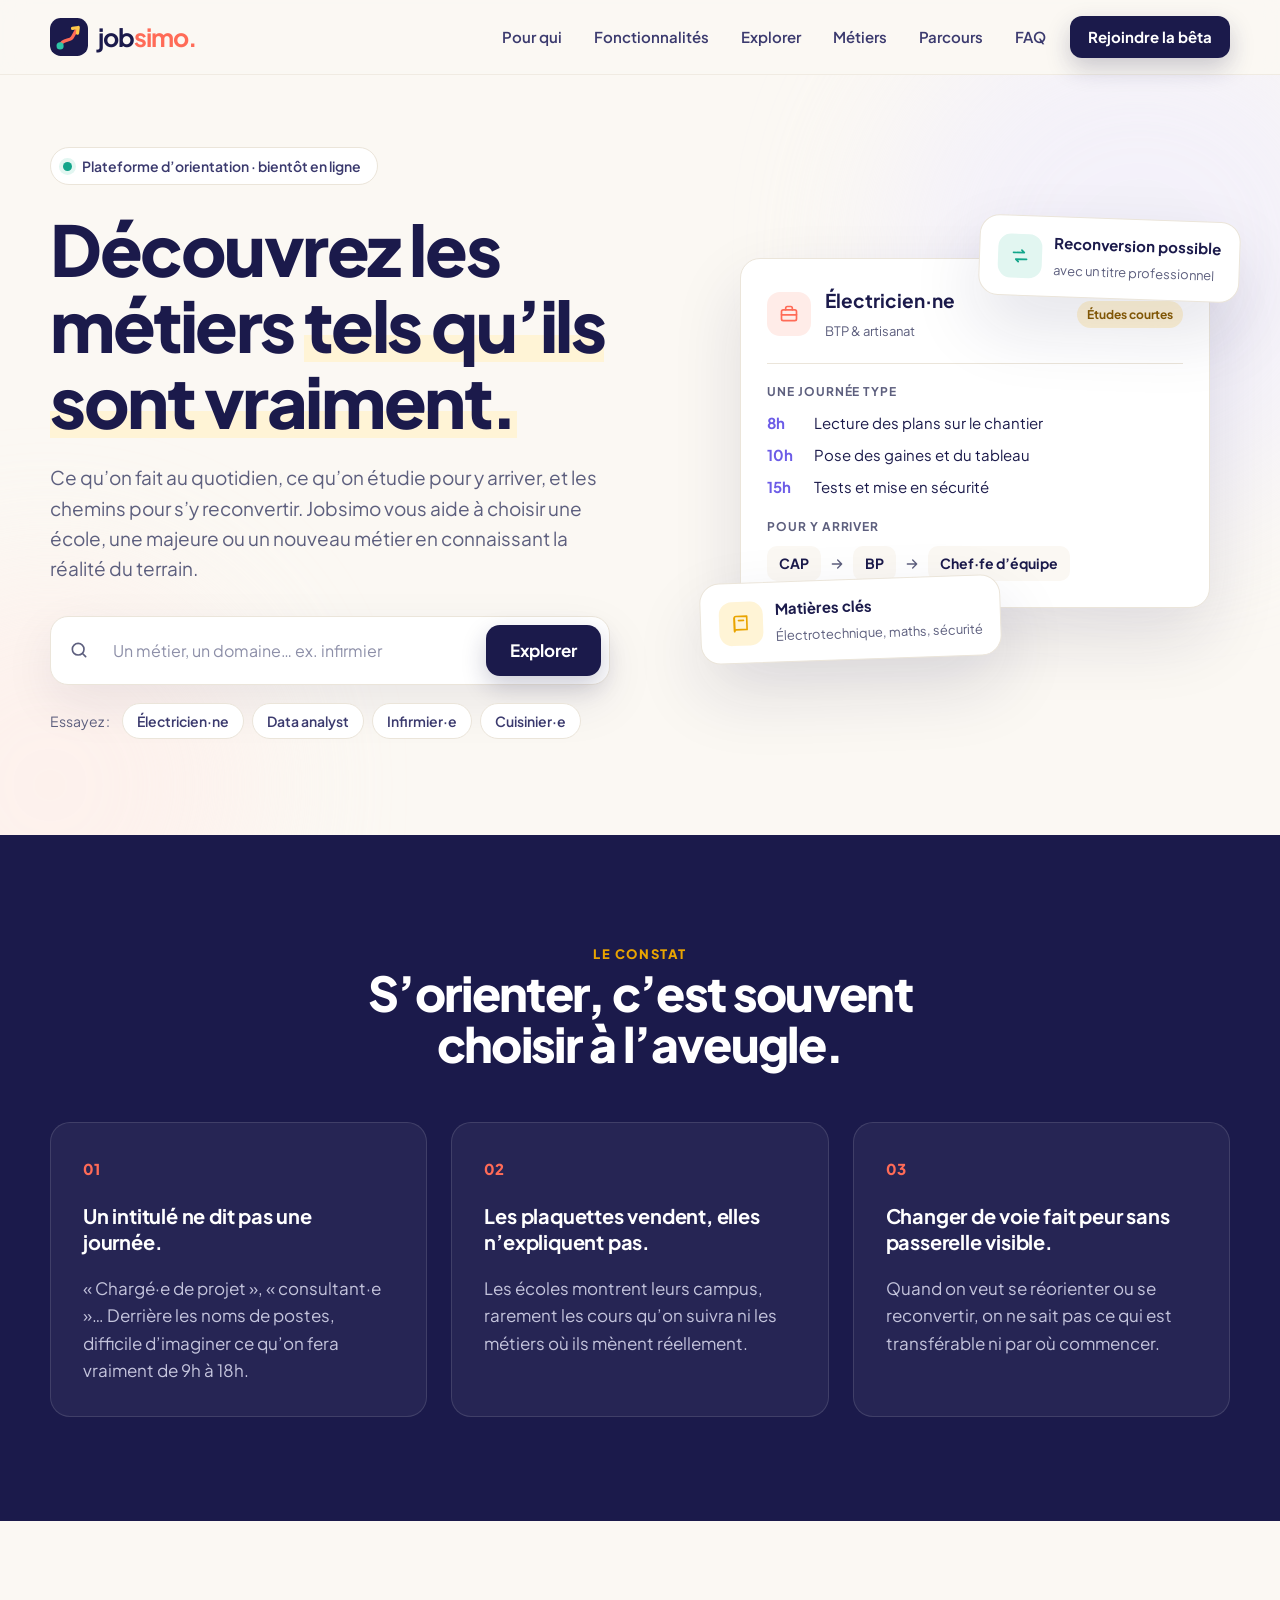
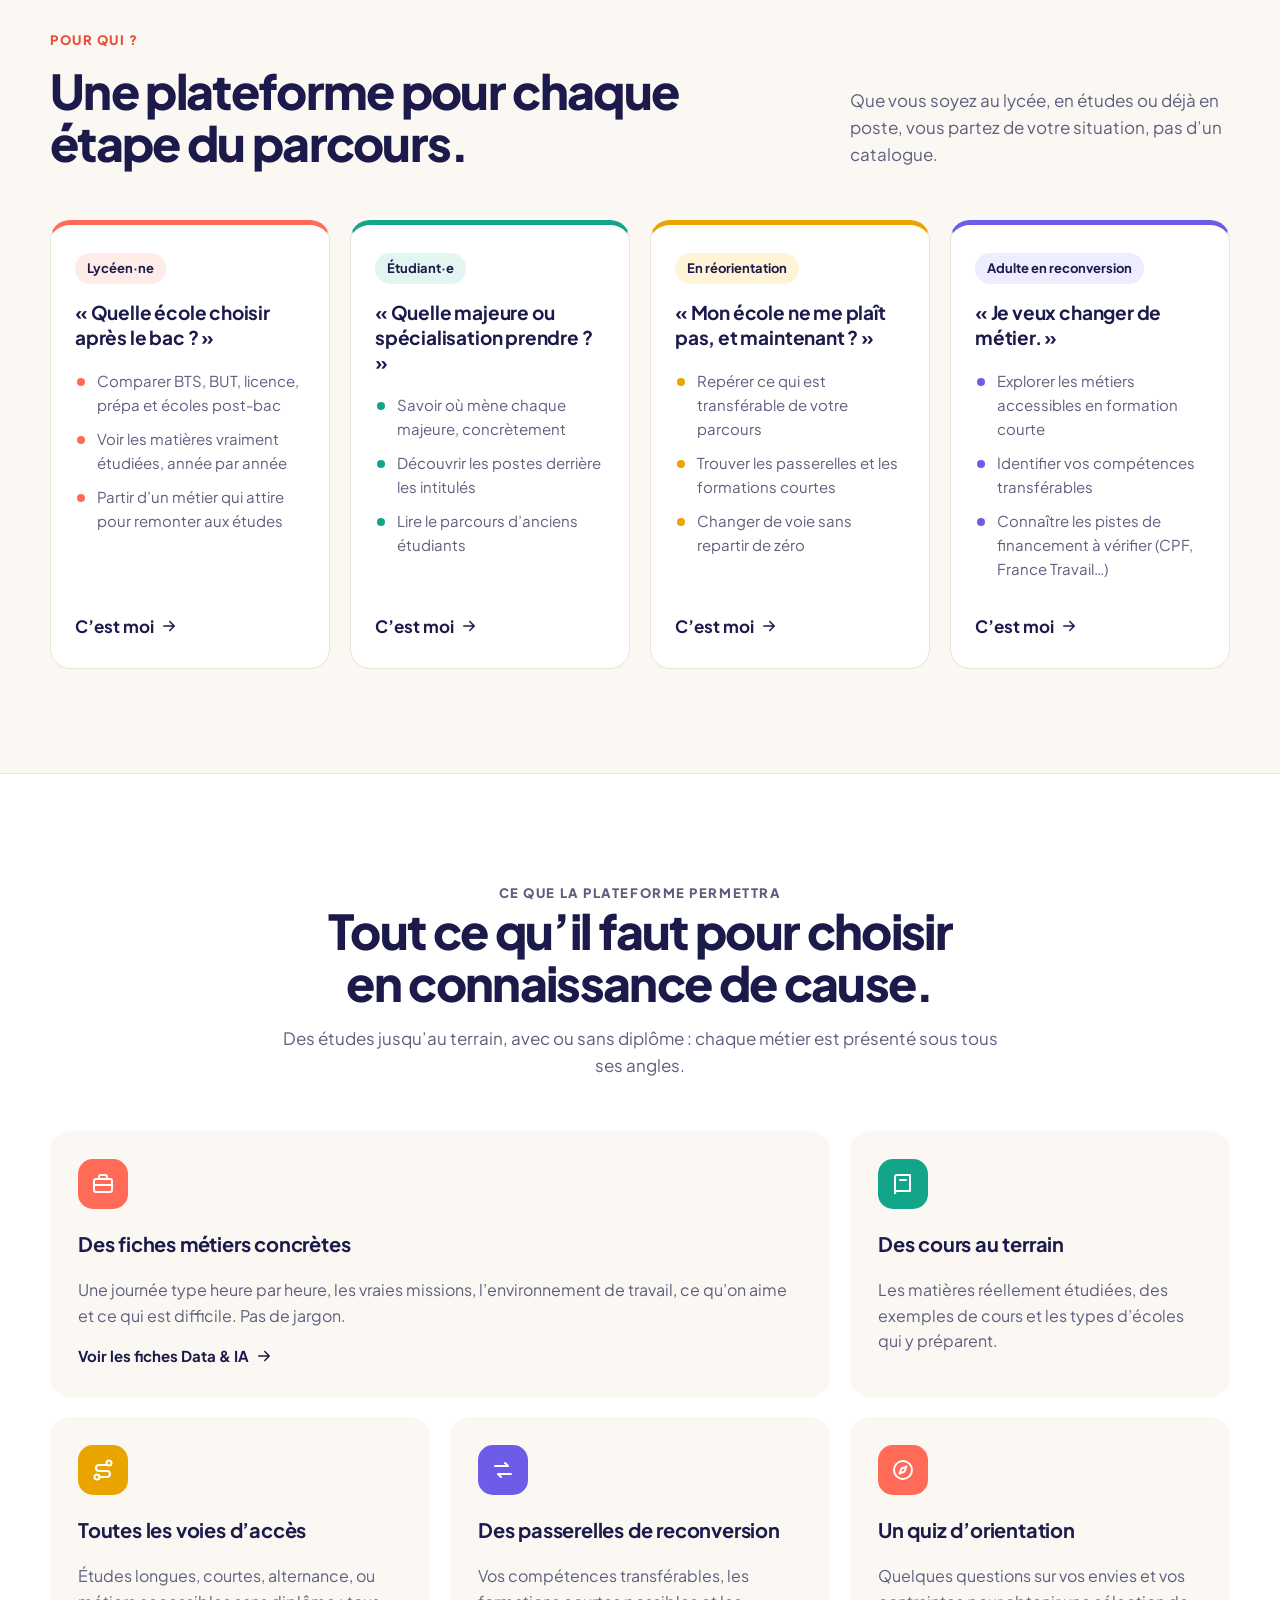
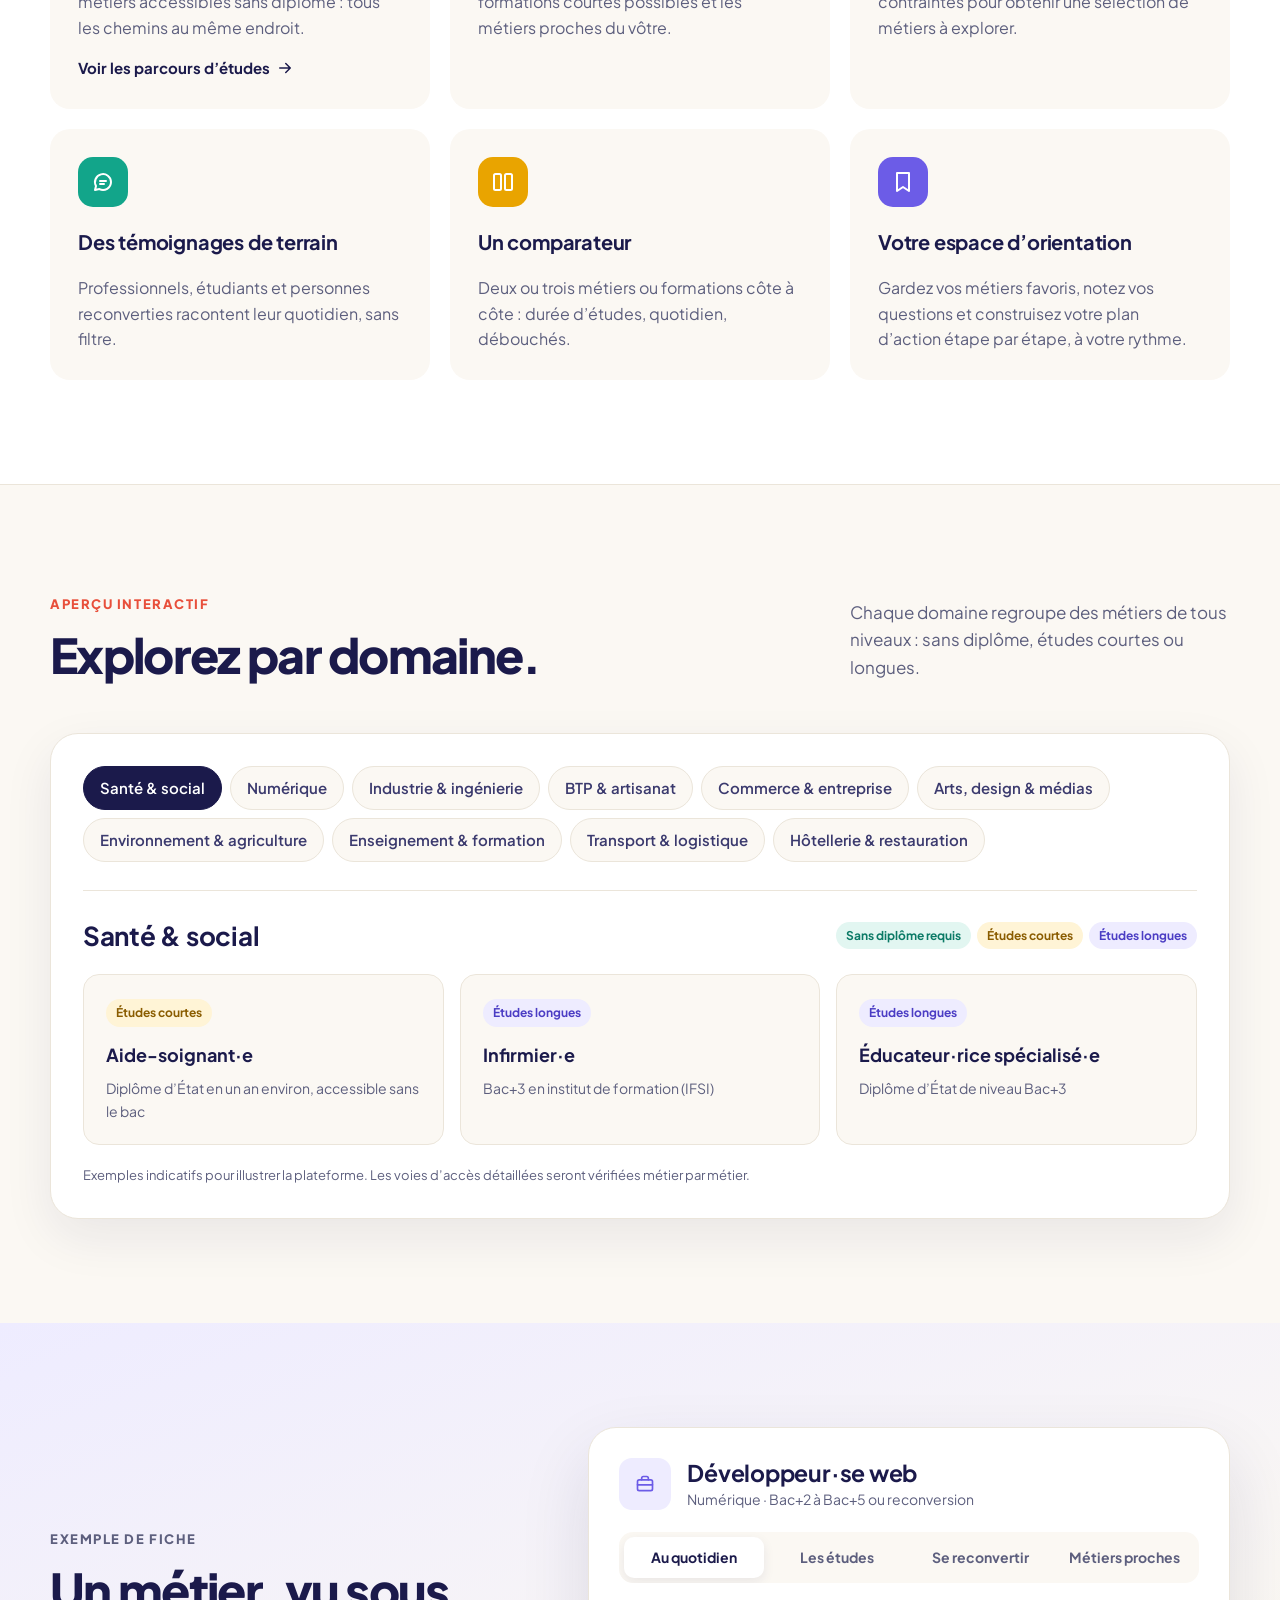
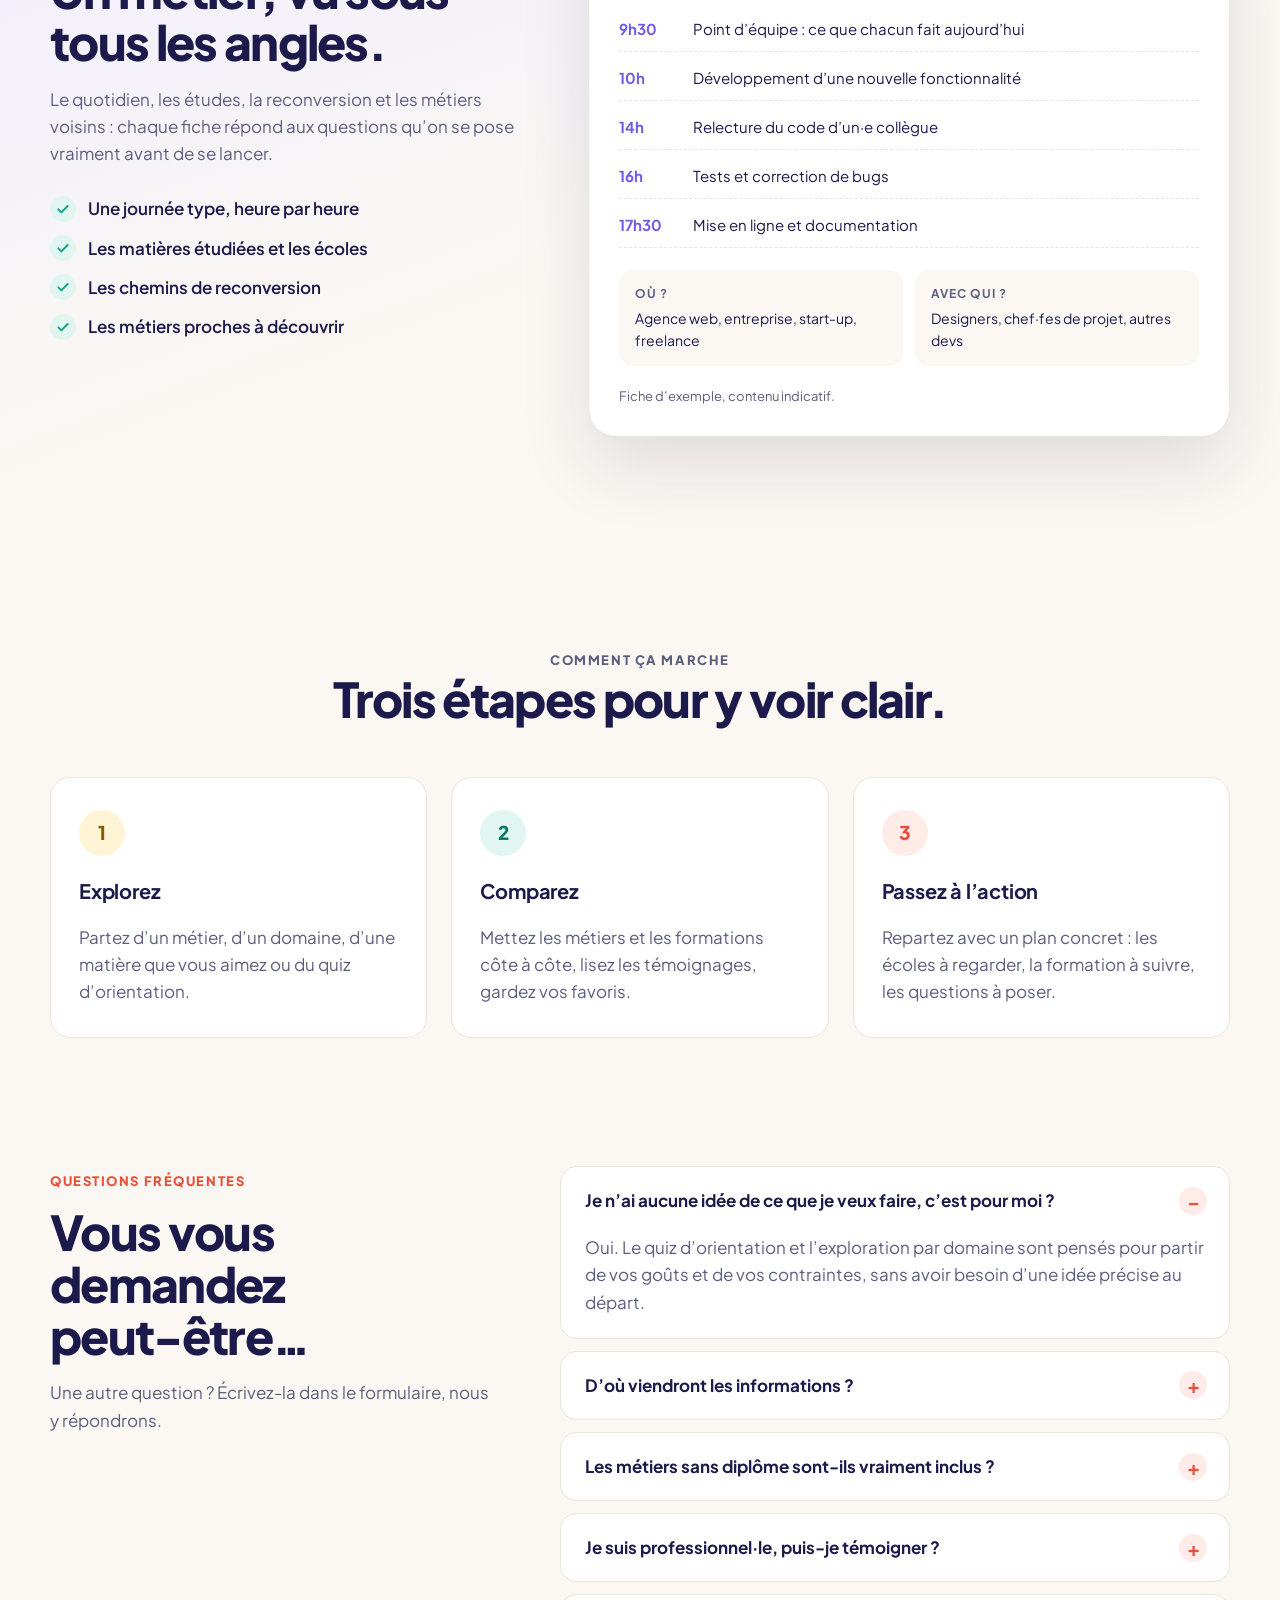
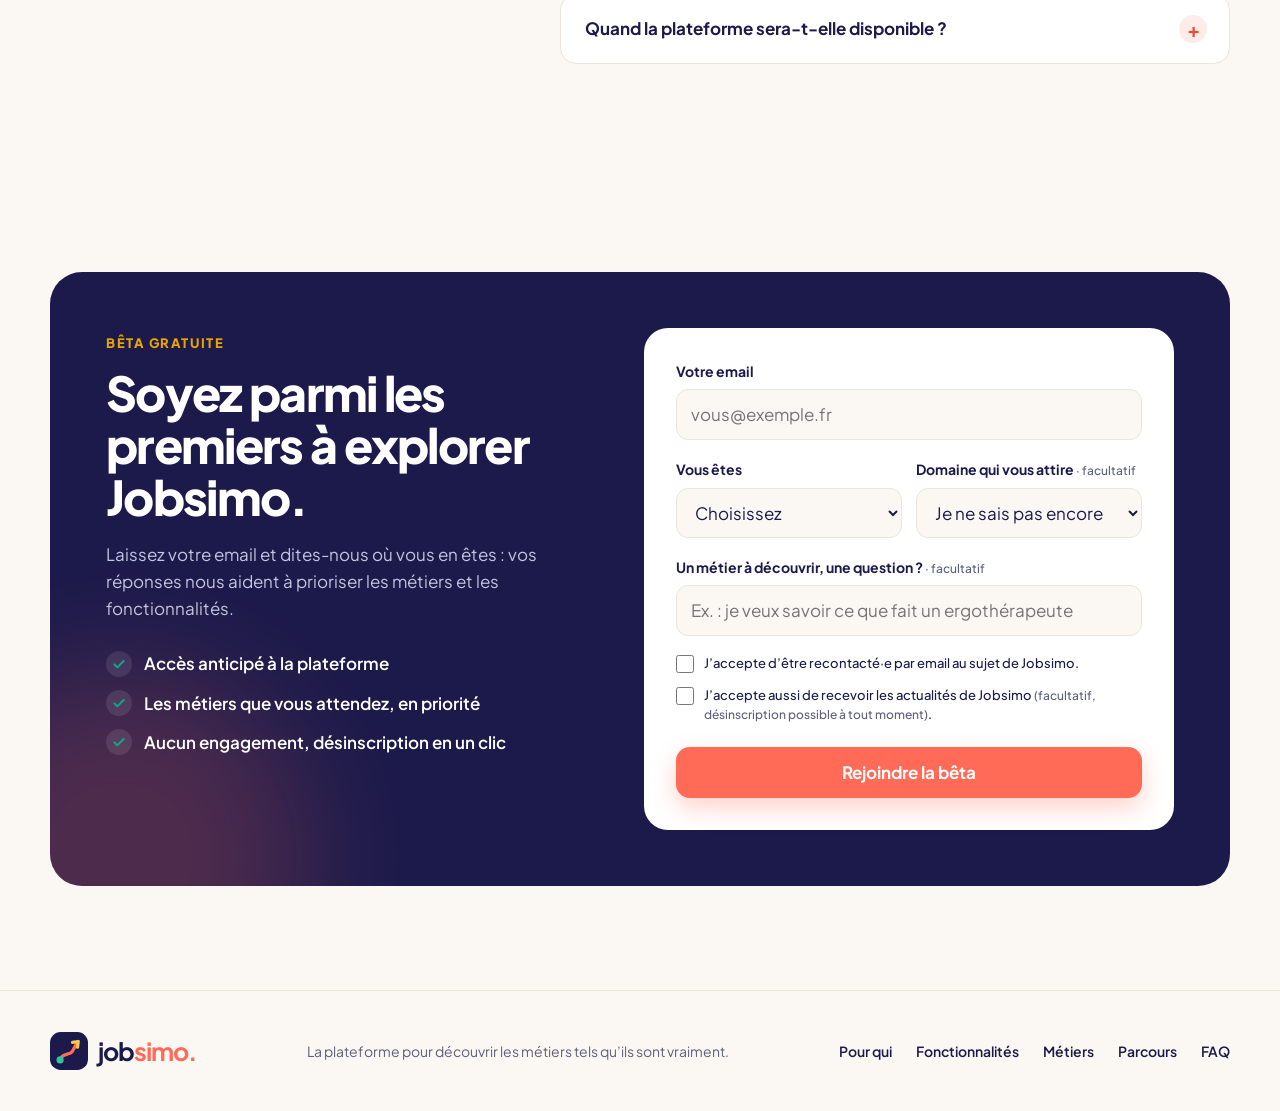
==== commit 7eb62efb: "Changes" ====
--- a/index.html
+++ b/index.html
@@ -52,6 +52,8 @@
         <a href="#pour-qui">Pour qui</a>
         <a href="#fonctionnalites">Fonctionnalités</a>
         <a href="#explorer">Explorer</a>
+        <a href="metiers.html">Métiers</a>
+        <a href="parcours.html">Parcours</a>
         <a href="#faq">FAQ</a>
       </div>
       <a href="#inscription" class="btn btn-primary btn-small">Rejoindre la bêta</a>
@@ -179,21 +181,23 @@
           <p>Des études jusqu’au terrain, avec ou sans diplôme : chaque métier est présenté sous tous ses angles.</p>
         </div>
         <div class="feature-grid">
-          <article class="feature feature-wide tone-1">
+          <a href="metiers.html" class="feature feature-wide feature-link tone-1">
             <span class="feature-icon"><svg class="icon"><use href="#i-briefcase"/></svg></span>
             <h3>Des fiches métiers concrètes</h3>
             <p>Une journée type heure par heure, les vraies missions, l’environnement de travail, ce qu’on aime et ce qui est difficile. Pas de jargon.</p>
-          </article>
+            <span class="feature-more">Voir les fiches Data & IA <svg class="icon" aria-hidden="true"><use href="#i-arrow"/></svg></span>
+          </a>
           <article class="feature tone-2">
             <span class="feature-icon"><svg class="icon"><use href="#i-book"/></svg></span>
             <h3>Des cours au terrain</h3>
             <p>Les matières réellement étudiées, des exemples de cours et les types d’écoles qui y préparent.</p>
           </article>
-          <article class="feature tone-3">
+          <a href="parcours.html" class="feature feature-link tone-3">
             <span class="feature-icon"><svg class="icon"><use href="#i-route"/></svg></span>
             <h3>Toutes les voies d’accès</h3>
             <p>Études longues, courtes, alternance, ou métiers accessibles sans diplôme : tous les chemins au même endroit.</p>
-          </article>
+            <span class="feature-more">Voir les parcours d’études <svg class="icon" aria-hidden="true"><use href="#i-arrow"/></svg></span>
+          </a>
           <article class="feature tone-4">
             <span class="feature-icon"><svg class="icon"><use href="#i-switch"/></svg></span>
             <h3>Des passerelles de reconversion</h3>
@@ -452,6 +456,8 @@
       <nav class="footer-links" aria-label="Liens du pied de page">
         <a href="#pour-qui">Pour qui</a>
         <a href="#fonctionnalites">Fonctionnalités</a>
+        <a href="metiers.html">Métiers</a>
+        <a href="parcours.html">Parcours</a>
         <a href="#faq">FAQ</a>
       </nav>
     </div>
--- a/css/header.css
+++ b/css/header.css
@@ -45,6 +45,7 @@
   color: var(--ink-soft);
 }
 
-.nav-links a:hover {
+.nav-links a:hover,
+.nav-links a[aria-current="page"] {
   color: var(--accent-dark);
 }
--- a/css/fonctionnalites.css
+++ b/css/fonctionnalites.css
@@ -53,3 +53,35 @@
   color: var(--muted);
   font-size: 16px;
 }
+
+/* Carte cliquable qui mène vers une autre page */
+.feature-link {
+  display: block;
+  outline: 2px solid transparent;
+  transition: background .25s, outline-color .25s, transform .25s;
+}
+
+.feature-link:hover {
+  outline-color: var(--tone);
+  transform: translateY(-4px);
+}
+
+.feature-more {
+  display: inline-flex;
+  align-items: center;
+  gap: 6px;
+  margin-top: 16px;
+  color: var(--ink);
+  font-size: 15px;
+  font-weight: 700;
+}
+
+.feature-more .icon {
+  width: 18px;
+  height: 18px;
+  transition: transform .2s;
+}
+
+.feature-link:hover .feature-more .icon {
+  transform: translateX(4px);
+}
--- a/css/explorer.css
+++ b/css/explorer.css
@@ -95,6 +95,23 @@
   font-size: 14px;
 }
 
+/* Lien vers la fiche détaillée, quand elle existe */
+.job-link {
+  display: inline-block;
+  margin-top: 12px;
+  color: var(--accent-dark);
+  font-size: 14px;
+  font-weight: 700;
+}
+
+.job-link::after {
+  content: ' →';
+}
+
+.job-link:hover {
+  text-decoration: underline;
+}
+
 @keyframes job-in {
   from { opacity: 0; transform: translateY(8px); }
 }
--- a/css/responsive.css
+++ b/css/responsive.css
@@ -11,13 +11,42 @@
     max-width: 560px;
   }
 
-  .profile-grid {
+  .profile-grid,
+  .outcome-grid {
     grid-template-columns: repeat(2, 1fr);
   }
 
+  .route-grid {
+    grid-template-columns: 1fr;
+  }
+
   .signup-card {
     grid-template-columns: 1fr;
     padding: 44px;
+  }
+
+  .nav-links {
+    gap: 20px;
+  }
+
+  .fiche-layout {
+    grid-template-columns: 1fr;
+    gap: 36px;
+  }
+
+  .fiche-nav {
+    position: static;
+    display: flex;
+    flex-wrap: wrap;
+    gap: 6px;
+  }
+
+  .fiche-nav a {
+    padding: 7px 14px;
+    border: 1px solid var(--line);
+    border-radius: 100px;
+    background: var(--bg);
+    font-size: 14px;
   }
 }
 
@@ -58,6 +87,22 @@
     flex-direction: column;
     align-items: flex-start;
   }
+
+  .page-cta {
+    flex-direction: column;
+    align-items: flex-start;
+    padding: 32px 24px;
+  }
+
+  .fiche-two,
+  .fiche-facts {
+    grid-template-columns: 1fr;
+  }
+
+  .domain-block-head {
+    flex-direction: column;
+    gap: 12px;
+  }
 }
 
 @media (max-width: 600px) {
@@ -132,6 +177,33 @@
   .domain-tabs button {
     padding: 7px 13px;
     font-size: 14px;
+  }
+
+  .outcome-grid {
+    grid-template-columns: 1fr;
+  }
+
+  .pathway-tabs {
+    display: flex;
+  }
+
+  .pathway-tabs button {
+    flex: 1;
+    padding: 10px 8px;
+    font-size: 14px;
+  }
+
+  .route {
+    padding: 20px 18px;
+  }
+
+  .route-head {
+    grid-template-columns: auto 1fr;
+  }
+
+  .route-duration {
+    grid-column: 2;
+    justify-self: start;
   }
 
   .feature-wide {
@@ -166,6 +238,21 @@
 
   .signup-form {
     padding: 22px 18px;
+  }
+
+  .domain-block {
+    padding: 20px 16px;
+    border-radius: 22px;
+  }
+
+  .fiche-cards {
+    grid-template-columns: 1fr;
+  }
+
+  .fiche-box,
+  .pro-card,
+  .con-card {
+    padding: 20px 18px;
   }
 }
 
